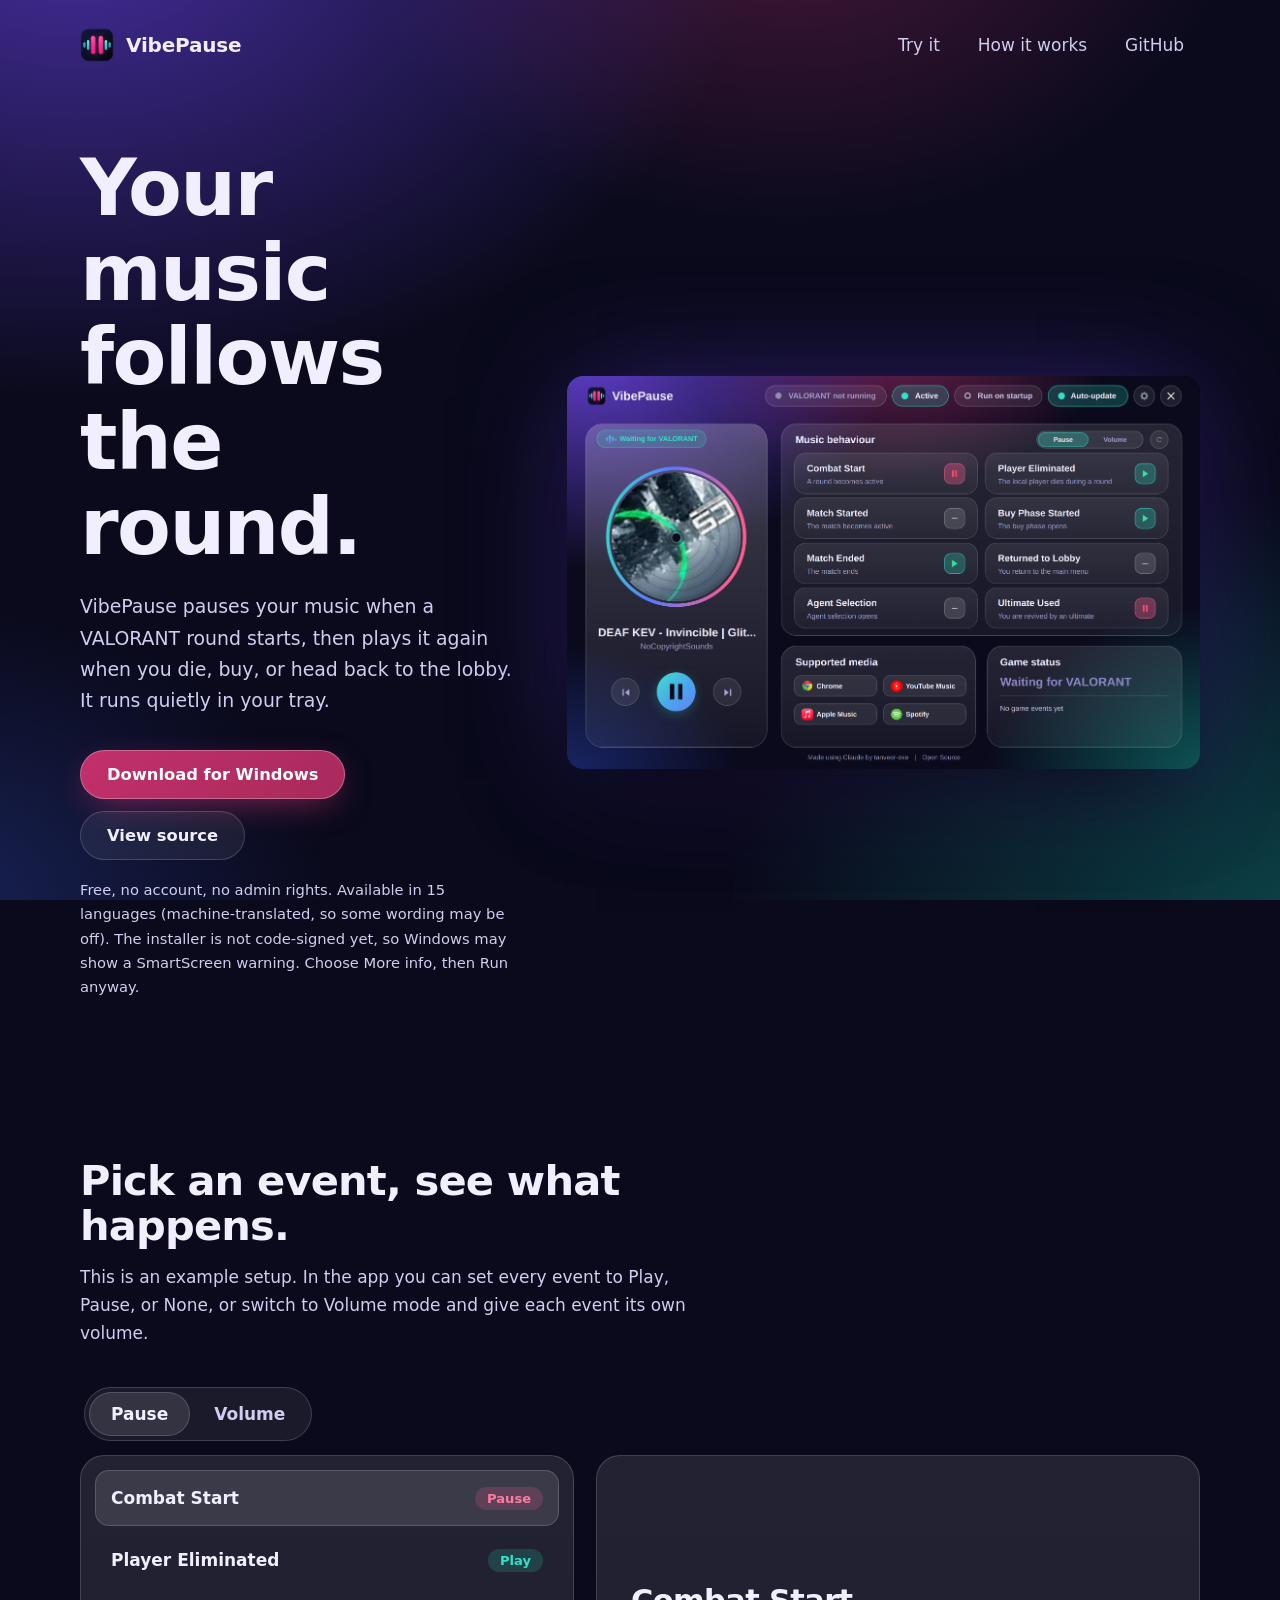
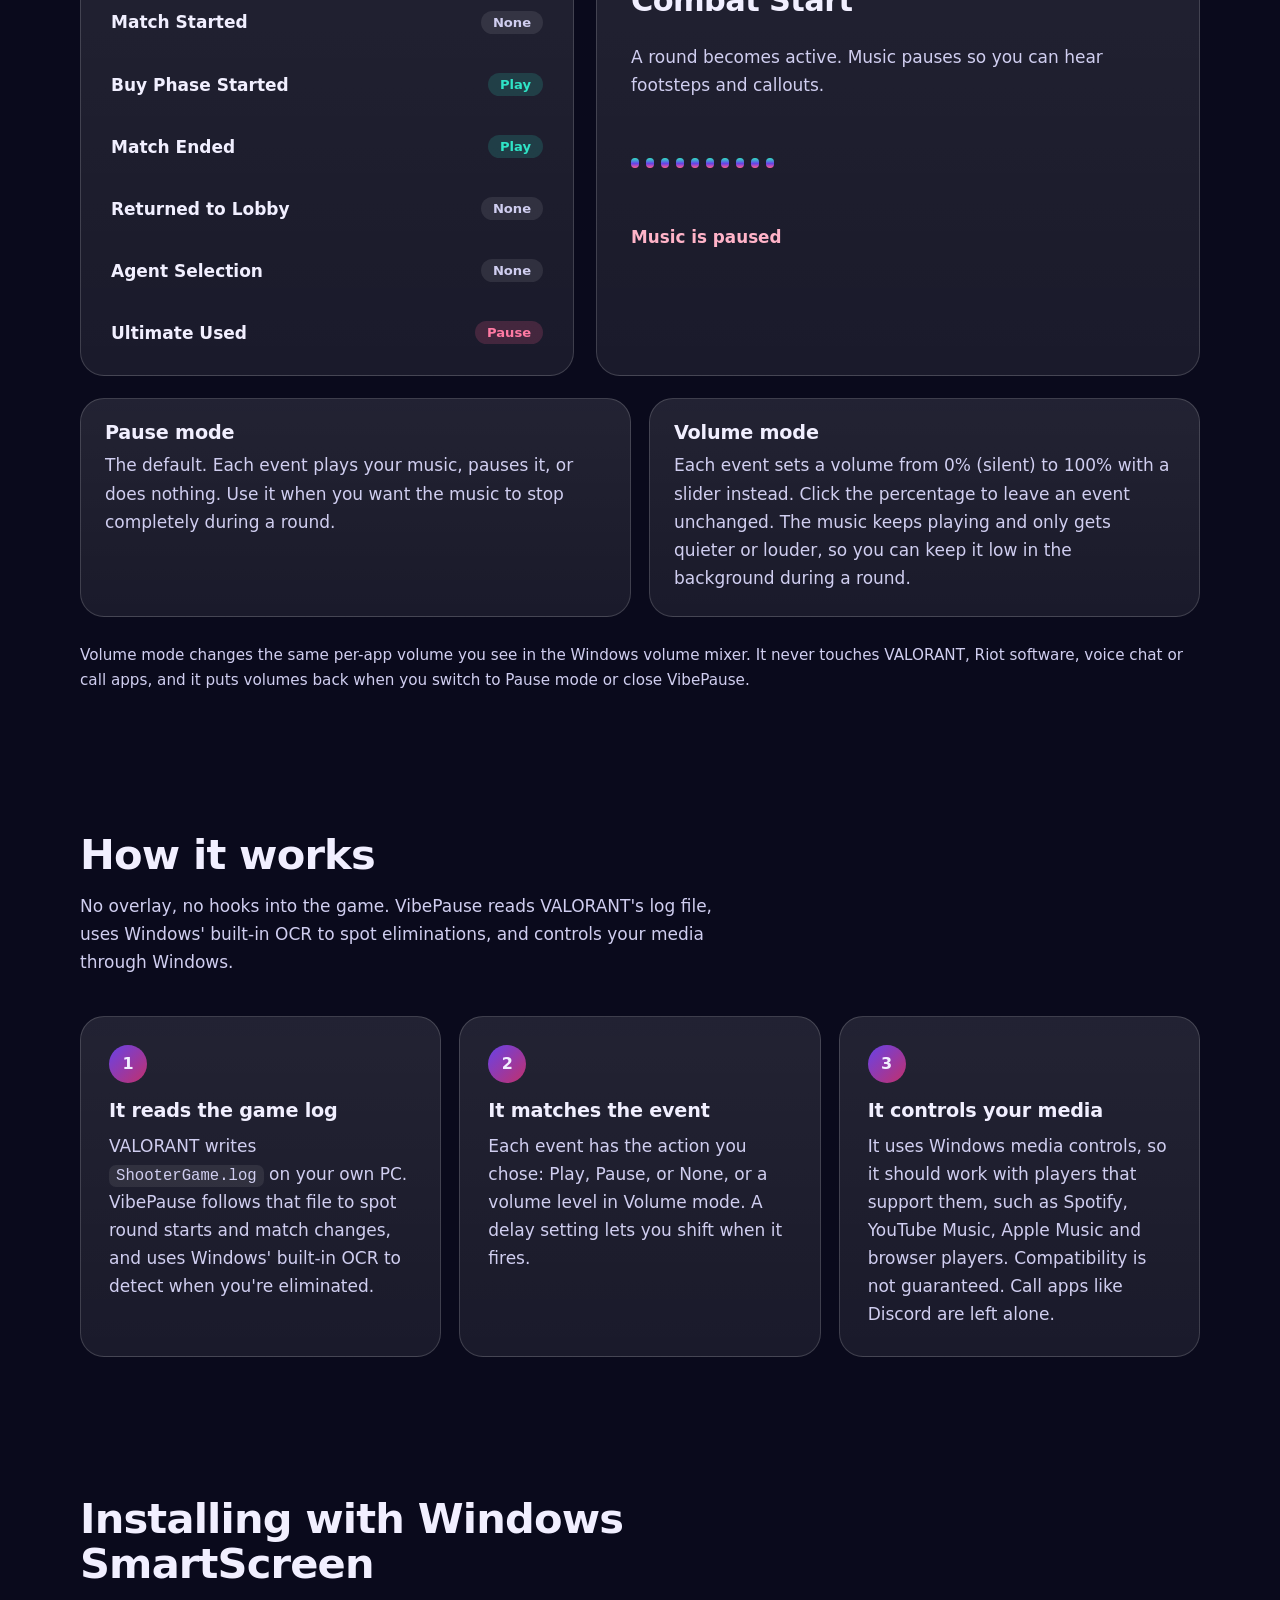
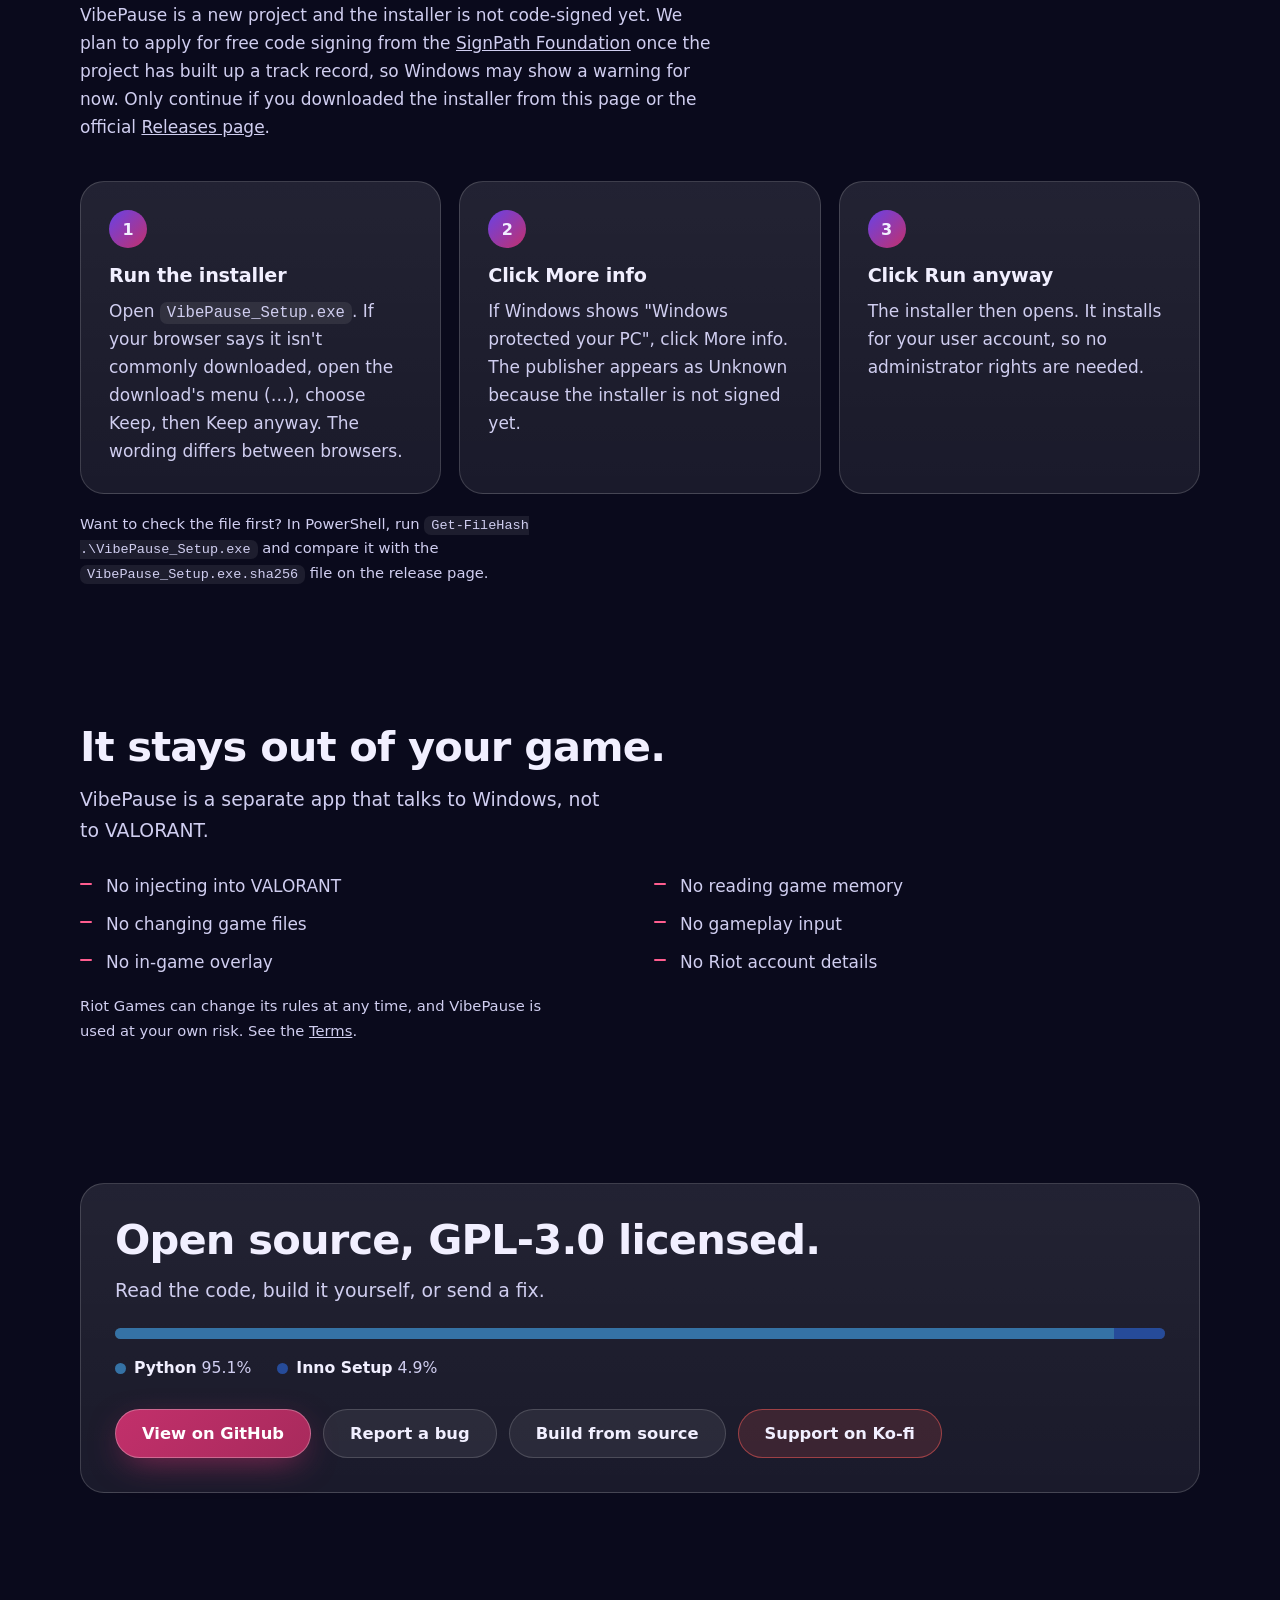
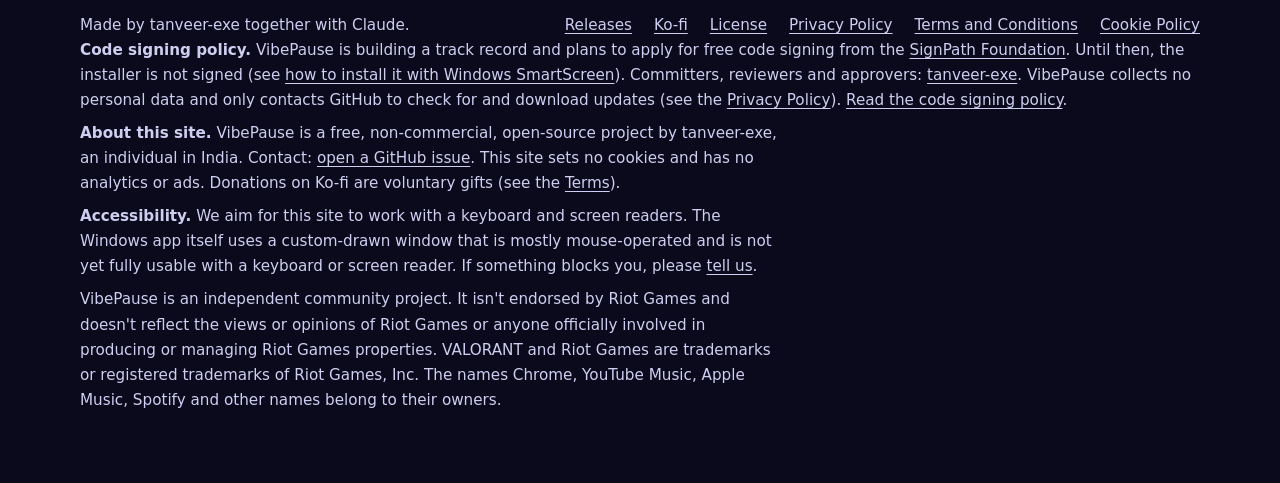
==== docs/index.html @ 2b4ee2aa "Add files via upload" ====
<!doctype html>
<html lang="en">
<head>
<meta charset="utf-8">
<meta name="viewport" content="width=device-width, initial-scale=1">
<title>VibePause: your music follows the round</title>
<meta name="description" content="VibePause pauses your music when a VALORANT round starts and plays it again when you die, buy, or return to the lobby. Free and open source for Windows.">
<meta name="theme-color" content="#0a0a1c">
<meta property="og:title" content="VibePause: your music follows the round">
<meta property="og:description" content="Your game. Your music. Automatically synced. Free and open source for Windows.">
<meta property="og:image" content="https://tanveer-exe.github.io/VibePause/banner.png">
<meta name="twitter:card" content="summary_large_image">
<meta name="twitter:image:alt" content="VibePause: your game, your music, automatically synced">
<link rel="icon" href="favicon.png">
<style>
:root{
  --ink:#0a0a1c;
  --panel:rgba(255,255,255,.065);
  --panel-strong:rgba(255,255,255,.11);
  --edge:rgba(255,255,255,.16);
  --text:#f1efff;
  --muted:#d0cef0;
  --violet:#6842e8;
  --pink:#ff5d8f;
  --teal:#2fe3c6;
  --display:"Segoe UI Variable Display","Segoe UI",system-ui,sans-serif;
  --body:"Segoe UI",system-ui,sans-serif;
}
*{box-sizing:border-box}
html{scroll-behavior:smooth}
body{
  margin:0;color:var(--text);font:400 1.0625rem/1.65 var(--body);
  background:
    radial-gradient(60rem 42rem at 6% -8%,rgba(104,66,232,.62),transparent 70%),
    radial-gradient(40rem 30rem at 62% -12%,rgba(214,56,124,.30),transparent 70%),
    radial-gradient(54rem 40rem at 104% 104%,rgba(18,196,172,.32),transparent 70%),
    radial-gradient(34rem 26rem at -4% 100%,rgba(58,92,224,.28),transparent 70%),
    var(--ink);
  background-attachment:fixed;
  min-height:100vh;
}
a{color:inherit}
.skip{position:absolute;left:12px;top:-60px;background:var(--ink);color:var(--text);padding:10px 16px;border-radius:10px;border:1px solid var(--edge);z-index:10}
.skip:focus{top:12px}
:focus-visible{outline:2px solid var(--teal);outline-offset:3px;border-radius:6px}
.wrap{width:min(1120px,100% - 40px);margin-inline:auto}
h1,h2,h3{font-family:var(--display);line-height:1.08;margin:0;letter-spacing:-.02em}
h1{font-size:clamp(2.6rem,6.4vw,4.9rem);font-weight:800}
h2{font-size:clamp(1.8rem,3.6vw,2.6rem);font-weight:700}
h3{font-size:1.2rem;font-weight:700;letter-spacing:-.01em}
p{margin:0}
.lede{color:var(--muted);font-size:1.18rem;max-width:34rem}
.glass{
  background:linear-gradient(180deg,rgba(255,255,255,.10),var(--panel));
  border:1px solid var(--edge);
  border-radius:24px;
}

nav{display:flex;align-items:center;justify-content:space-between;padding:22px 0}
.brand{display:flex;align-items:center;gap:12px;font:800 1.25rem var(--display);text-decoration:none;letter-spacing:-.01em}
.brand img{width:34px;height:34px;border-radius:9px}
.navlinks{display:flex;gap:6px}
.navlinks a{padding:9px 16px;border-radius:999px;text-decoration:none;color:var(--muted);font-weight:500}
.navlinks a:hover{color:var(--text);background:var(--panel)}

.btn{
  display:inline-flex;align-items:center;gap:10px;padding:14px 26px;border-radius:999px;
  font:600 1.02rem var(--body);text-decoration:none;border:1px solid var(--edge);
  background:var(--panel);transition:background .15s,transform .15s;
}
.btn:hover{background:var(--panel-strong)}
.btn:active{transform:translateY(1px)}
.btn.primary{
  background:linear-gradient(135deg,#c2306b,#a82a5c);border-color:rgba(255,255,255,.28);color:#fff;
  box-shadow:0 10px 34px -10px rgba(194,48,107,.75);
}
.btn.kofi{border-color:rgba(255,94,91,.5);background:rgba(255,94,91,.14)}
.btn.kofi:hover{background:rgba(255,94,91,.26)}
.btn.primary:hover{background:linear-gradient(135deg,#cc3873,#b82d63)}

.hero{display:grid;grid-template-columns:minmax(0,.9fr) minmax(0,1.3fr);gap:48px;align-items:center;padding:56px 0 90px}
.hero .lede{margin-top:22px}
.actions{display:flex;flex-wrap:wrap;gap:12px;margin-top:34px}
.fine{margin-top:18px;font-size:.92rem;color:var(--muted);max-width:30rem}
.shot{display:block;width:100%;height:auto;border-radius:16px;box-shadow:0 40px 90px -30px rgba(0,0,0,.8),0 0 120px -20px rgba(104,66,232,.5)}

section{padding:70px 0}
.head{max-width:40rem;margin-bottom:40px}
.head p{color:var(--muted);margin-top:14px}

.try{display:grid;grid-template-columns:minmax(0,.9fr) minmax(0,1.1fr);gap:22px}
.events{padding:14px;display:grid;gap:6px;align-content:start}
.events button{
  all:unset;box-sizing:border-box;cursor:pointer;display:flex;justify-content:space-between;align-items:center;
  padding:14px 16px;border-radius:14px;font-weight:600;color:var(--text);
}
.events button:hover{background:var(--panel-strong)}
.events button[aria-pressed="true"]{background:var(--panel-strong);box-shadow:inset 0 0 0 1px var(--edge)}
.events button:focus-visible{outline:2px solid var(--teal)}
.chip{font:600 .82rem var(--body);padding:4px 12px;border-radius:999px}
.chip.Play{background:rgba(47,227,198,.16);color:var(--teal)}
.chip.Pause{background:rgba(255,93,143,.18);color:#ff7aa3}
.chip.None{background:rgba(255,255,255,.09);color:var(--muted)}
.chip.Vol{background:rgba(104,66,232,.28);color:#cfc4ff}
.modes{display:inline-flex;padding:4px;border-radius:999px;background:var(--panel);border:1px solid var(--edge);margin:0 0 14px 4px;gap:2px}
.modes button{all:unset;box-sizing:border-box;cursor:pointer;padding:8px 22px;border-radius:999px;font-weight:600;color:var(--muted)}
.modes button[aria-pressed="true"]{background:var(--panel-strong);color:var(--text);box-shadow:inset 0 0 0 1px var(--edge)}
.modes button:focus-visible{outline:2px solid var(--teal)}
.meter{height:10px;border-radius:99px;background:rgba(255,255,255,.1);overflow:hidden;max-width:22rem}
.meter i{display:block;height:100%;width:0;border-radius:99px;background:linear-gradient(90deg,var(--violet),var(--pink));transition:width .35s}
.modeinfo{display:grid;grid-template-columns:1fr 1fr;gap:18px;margin-top:22px}
.modeinfo .glass{padding:24px}
.modeinfo p{color:var(--muted);margin-top:8px}
.modeinfo .note{grid-column:1/-1;color:var(--muted);font-size:.95rem}
.stage{padding:34px;display:flex;flex-direction:column;justify-content:center;gap:26px;min-height:360px}
.stage .event{font:700 1.9rem/1.1 var(--display);letter-spacing:-.02em}
.stage .what{color:var(--muted);max-width:30rem;min-height:3.3em}
.bars{display:flex;align-items:center;gap:7px;height:76px}
.bars i{display:block;width:8px;height:10px;border-radius:8px;background:linear-gradient(180deg,var(--teal),var(--violet) 55%,var(--pink));transition:height .35s}
.bars.on i{animation:beat 1.1s ease-in-out infinite}
.bars.on i:nth-child(2n){animation-duration:.8s}
.bars.on i:nth-child(3n){animation-duration:1.4s}
.bars.on i:nth-child(4n){animation-delay:-.4s}
@keyframes beat{0%,100%{height:12px}50%{height:70px}}
.state{font:600 1.05rem var(--body)}
.state.Play{color:var(--teal)}
.state.Pause{color:#ffb3c8}
.state.None{color:var(--muted)}
.state.Vol{color:#cfc4ff}

.flow{display:grid;grid-template-columns:repeat(3,1fr);gap:18px;counter-reset:s}
.step{padding:28px;position:relative}
.step::before{
  counter-increment:s;content:counter(s);display:grid;place-items:center;width:38px;height:38px;border-radius:50%;
  font:800 1rem var(--display);background:linear-gradient(135deg,var(--violet),#c2306b);margin-bottom:18px;
}
.step p{color:var(--muted);margin-top:10px}
code{font:500 .92em ui-monospace,Consolas,monospace;background:rgba(255,255,255,.08);padding:2px 7px;border-radius:7px}

.split{display:grid;grid-template-columns:1fr;gap:48px;align-items:center}
.never{list-style:none;padding:0;margin:26px 0 0;display:grid;grid-template-columns:1fr 1fr;gap:10px 28px;color:var(--muted)}
.never li{padding-left:26px;position:relative}
.never li::before{content:"";position:absolute;left:0;top:.62em;width:12px;height:2px;background:var(--pink);border-radius:2px}

.os{padding:34px}
.langbar{display:flex;height:11px;border-radius:99px;overflow:hidden;background:rgba(255,255,255,.1);margin:22px 0 16px}
.langbar span{display:block;min-width:3px}
.legend{display:flex;flex-wrap:wrap;gap:8px 26px;color:var(--muted);font-size:.98rem}
.legend b{color:var(--text);font-weight:600}
.legend i{display:inline-block;width:11px;height:11px;border-radius:50%;margin-right:8px;vertical-align:-1px}
.os .actions{margin-top:28px}

footer{padding:50px 0 70px;color:var(--muted);font-size:.95rem}
footer .row{display:flex;flex-wrap:wrap;justify-content:space-between;gap:18px}
footer p+p{margin-top:8px;max-width:44rem}
footer .links{list-style:none;padding:0;margin:0;display:flex;flex-wrap:wrap;gap:8px 22px}
footer a{text-underline-offset:3px}

@media (max-width:900px){
  .hero,.try,.modeinfo{grid-template-columns:1fr}
  .flow{grid-template-columns:1fr}
  .hero{padding-top:30px}
}
@media (max-width:560px){
  .navlinks a:not(:last-child){display:none}
  .never{grid-template-columns:1fr}
  .stage{padding:24px}
}
@media (prefers-reduced-motion:reduce){
  html{scroll-behavior:auto}
  .bars.on i{animation:none;height:40px}
  .bars i,.btn{transition:none}
}
</style>
</head>
<body>
<a class="skip" href="#main">Skip to content</a>
<div class="wrap">
  <nav aria-label="Main">
    <a class="brand" href="#top"><img src="logo.png" alt="">VibePause</a>
    <div class="navlinks">
      <a href="#try">Try it</a>
      <a href="#how">How it works</a>
      <a href="https://github.com/Tanveer-exe/VibePause">GitHub</a>
    </div>
  </nav>

  <main id="main">
  <header class="hero" id="top">
    <div>
      <h1>Your music follows the round.</h1>
      <p class="lede">VibePause pauses your music when a VALORANT round starts, then plays it again when you die, buy, or head back to the lobby. It runs quietly in your tray.</p>
      <div class="actions">
        <a class="btn primary" id="download" href="https://github.com/Tanveer-exe/VibePause/releases/latest/download/VibePause_Setup.exe">Download for Windows</a>
        <a class="btn" href="https://github.com/Tanveer-exe/VibePause">View source</a>
      </div>
      <p class="fine">Free, no account, no admin rights. Available in 15 languages (machine-translated, so some wording may be off). The installer is not code-signed yet, so Windows may show a SmartScreen warning. Choose More info, then Run anyway.</p>
    </div>
    <div>
      <img class="shot" src="screenshot.png" width="2610" height="1618" alt="The VibePause window: now playing card, Music behaviour grid with the Pause and Volume switch, supported media and game status">
    </div>
  </header>

  <section id="try">
    <div class="head">
      <h2>Pick an event, see what happens.</h2>
      <p>This is an example setup. In the app you can set every event to Play, Pause, or None, or switch to Volume mode and give each event its own volume.</p>
    </div>
    <div class="modes" role="group" aria-label="Music behaviour mode">
      <button type="button" id="modePause" aria-pressed="true">Pause</button>
      <button type="button" id="modeVolume" aria-pressed="false">Volume</button>
    </div>
    <div class="try">
      <div class="events glass" id="events" role="group" aria-label="VALORANT events"></div>
      <div class="stage glass" aria-live="polite">
        <div class="event" id="evName">Combat Start</div>
        <p class="what" id="evWhat"></p>
        <div class="bars" id="bars"><i></i><i></i><i></i><i></i><i></i><i></i><i></i><i></i><i></i><i></i></div>
        <div class="meter" id="meter" hidden><i id="meterFill"></i></div>
        <div class="state" id="evState"></div>
      </div>
    </div>
    <div class="modeinfo">
      <div class="glass">
        <h3>Pause mode</h3>
        <p>The default. Each event plays your music, pauses it, or does nothing. Use it when you want the music to stop completely during a round.</p>
      </div>
      <div class="glass">
        <h3>Volume mode</h3>
        <p>Each event sets a volume from 0% (silent) to 100% with a slider instead. Click the percentage to leave an event unchanged. The music keeps playing and only gets quieter or louder, so you can keep it low in the background during a round.</p>
      </div>
      <p class="note">Volume mode changes the same per-app volume you see in the Windows volume mixer. It never touches VALORANT, Riot software, voice chat or call apps, and it puts volumes back when you switch to Pause mode or close VibePause.</p>
    </div>
  </section>

  <section id="how">
    <div class="head">
      <h2>How it works</h2>
      <p>No overlay, no hooks into the game. VibePause reads VALORANT's log file, uses Windows' built-in OCR to spot eliminations, and controls your media through Windows.</p>
    </div>
    <div class="flow">
      <div class="step glass"><h3>It reads the game log</h3><p>VALORANT writes <code>ShooterGame.log</code> on your own PC. VibePause follows that file to spot round starts and match changes, and uses Windows' built-in OCR to detect when you're eliminated.</p></div>
      <div class="step glass"><h3>It matches the event</h3><p>Each event has the action you chose: Play, Pause, or None, or a volume level in Volume mode. A delay setting lets you shift when it fires.</p></div>
      <div class="step glass"><h3>It controls your media</h3><p>It uses Windows media controls, so it should work with players that support them, such as Spotify, YouTube Music, Apple Music and browser players. Compatibility is not guaranteed. Call apps like Discord are left alone.</p></div>
    </div>
  </section>

  <section id="install">
    <div class="head">
      <h2>Installing with Windows SmartScreen</h2>
      <p>VibePause is a new project and the installer is not code-signed yet. We plan to apply for free code signing from the <a href="https://signpath.org/">SignPath Foundation</a> once the project has built up a track record, so Windows may show a warning for now. Only continue if you downloaded the installer from this page or the official <a href="https://github.com/Tanveer-exe/VibePause/releases">Releases page</a>.</p>
    </div>
    <div class="flow">
      <div class="step glass"><h3>Run the installer</h3><p>Open <code>VibePause_Setup.exe</code>. If your browser says it isn't commonly downloaded, open the download's menu (&hellip;), choose Keep, then Keep anyway. The wording differs between browsers.</p></div>
      <div class="step glass"><h3>Click More info</h3><p>If Windows shows "Windows protected your PC", click More info. The publisher appears as Unknown because the installer is not signed yet.</p></div>
      <div class="step glass"><h3>Click Run anyway</h3><p>The installer then opens. It installs for your user account, so no administrator rights are needed.</p></div>
    </div>
    <p class="fine">Want to check the file first? In PowerShell, run <code>Get-FileHash .\VibePause_Setup.exe</code> and compare it with the <code>VibePause_Setup.exe.sha256</code> file on the release page.</p>
  </section>

  <section>
    <div class="split">
      <div>
        <h2>It stays out of your game.</h2>
        <p class="lede" style="margin-top:14px">VibePause is a separate app that talks to Windows, not to VALORANT.</p>
        <ul class="never">
          <li>No injecting into VALORANT</li>
          <li>No reading game memory</li>
          <li>No changing game files</li>
          <li>No gameplay input</li>
          <li>No in-game overlay</li>
          <li>No Riot account details</li>
        </ul>
        <p class="fine">Riot Games can change its rules at any time, and VibePause is used at your own risk. See the <a href="terms.html">Terms</a>.</p>
      </div>
    </div>
  </section>

  <section>
    <div class="os glass">
      <h2>Open source, GPL-3.0 licensed.</h2>
      <p class="lede" style="margin-top:12px">Read the code, build it yourself, or send a fix.</p>
      <div class="langbar" id="langbar" role="img" aria-label="Languages used in the repository"></div>
      <div class="legend" id="legend"></div>
      <div class="actions">
        <a class="btn primary" href="https://github.com/Tanveer-exe/VibePause">View on GitHub</a>
        <a class="btn" href="https://github.com/Tanveer-exe/VibePause/issues">Report a bug</a>
        <a class="btn" href="https://github.com/Tanveer-exe/VibePause#build-from-source">Build from source</a>
        <a class="btn kofi" href="https://ko-fi.com/tanveerexe">Support on Ko-fi</a>
      </div>
    </div>
  </section>
  </main>

  <footer>
    <div class="row">
      <p>Made by tanveer-exe together with Claude.</p>
      <ul class="links">
        <li><a href="https://github.com/Tanveer-exe/VibePause/releases">Releases</a></li>
        <li><a href="https://ko-fi.com/tanveerexe">Ko-fi</a></li>
        <li><a href="https://github.com/Tanveer-exe/VibePause/blob/main/LICENSE">License</a></li>
        <li><a href="privacy.html">Privacy Policy</a></li>
        <li><a href="terms.html">Terms and Conditions</a></li>
        <li><a href="cookies.html">Cookie Policy</a></li>
      </ul>
    </div>
    <p id="code-signing"><strong>Code signing policy.</strong> VibePause is building a track record and plans to apply for free code signing from the <a href="https://signpath.org/">SignPath Foundation</a>. Until then, the installer is not signed (see <a href="#install">how to install it with Windows SmartScreen</a>). Committers, reviewers and approvers: <a href="https://github.com/Tanveer-exe">tanveer-exe</a>. VibePause collects no personal data and only contacts GitHub to check for and download updates (see the <a href="https://github.com/Tanveer-exe/VibePause/blob/main/src/PRIVACY_POLICY.md">Privacy Policy</a>). <a href="https://github.com/Tanveer-exe/VibePause/blob/main/CODE_SIGNING_POLICY.md">Read the code signing policy</a>.</p>
    <p><strong>About this site.</strong> VibePause is a free, non-commercial, open-source project by tanveer-exe, an individual in India. Contact: <a href="https://github.com/Tanveer-exe/VibePause/issues">open a GitHub issue</a>. This site sets no cookies and has no analytics or ads. Donations on Ko-fi are voluntary gifts (see the <a href="terms.html">Terms</a>).</p>
    <p><strong>Accessibility.</strong> We aim for this site to work with a keyboard and screen readers. The Windows app itself uses a custom-drawn window that is mostly mouse-operated and is not yet fully usable with a keyboard or screen reader. If something blocks you, please <a href="https://github.com/Tanveer-exe/VibePause/issues">tell us</a>.</p>
    <p>VibePause is an independent community project. It isn't endorsed by Riot Games and doesn't reflect the views or opinions of Riot Games or anyone officially involved in producing or managing Riot Games properties. VALORANT and Riot Games are trademarks or registered trademarks of Riot Games, Inc. The names Chrome, YouTube Music, Apple Music, Spotify and other names belong to their owners.</p>
  </footer>
</div>

<script>
// Example setup: pause-mode action, volume-mode level (null = left unchanged), description.
const EVENTS=[
  ["Combat Start","Pause",20,"A round becomes active."],
  ["Player Eliminated","Play",100,"The local player dies during a round."],
  ["Match Started","None",null,"The match becomes active."],
  ["Buy Phase Started","Play",100,"The buy phase opens."],
  ["Match Ended","Play",100,"The match ends."],
  ["Returned to Lobby","None",null,"You return to the main menu."],
  ["Agent Selection","None",null,"Agent selection opens."],
  ["Ultimate Used","Pause",20,"You are revived by an ultimate."]
];
const list=document.getElementById("events"),bars=document.getElementById("bars");
const meter=document.getElementById("meter"),fill=document.getElementById("meterFill");
let cur=0,mode="Pause";
EVENTS.forEach((e,i)=>{
  const b=document.createElement("button");
  b.type="button";
  b.addEventListener("click",()=>{cur=i;render()});
  list.appendChild(b);
});
function chipFor(e){
  if(mode==="Pause")return[e[1],e[1]];
  return e[2]===null?["None","Unchanged"]:["Vol",e[2]+"%"];
}
function render(){
  const e=EVENTS[cur];
  [...list.children].forEach((c,j)=>{
    const [cls,label]=chipFor(EVENTS[j]);
    c.setAttribute("aria-pressed",j===cur);
    c.innerHTML=EVENTS[j][0]+'<span class="chip '+cls+'">'+label+'</span>';
  });
  document.getElementById("modePause").setAttribute("aria-pressed",mode==="Pause");
  document.getElementById("modeVolume").setAttribute("aria-pressed",mode==="Volume");
  document.getElementById("evName").textContent=e[0];
  const s=document.getElementById("evState"),w=document.getElementById("evWhat");
  let playing,height="";
  if(mode==="Pause"){
    const a=e[1];
    w.textContent=e[3]+(a==="Pause"?" Music pauses so you can hear footsteps and callouts.":a==="Play"?" Music plays.":" VibePause leaves your music alone.");
    s.className="state "+a;
    s.textContent=a==="Play"?"Music is playing":a==="Pause"?"Music is paused":"Music is left as it is";
    playing=a==="Play";meter.hidden=true;
  }else{
    const v=e[2];
    meter.hidden=false;
    if(v===null){
      w.textContent=e[3]+" The volume is left unchanged.";
      s.className="state None";s.textContent="Volume unchanged";
      fill.style.width="0";meter.hidden=true;playing=true;
    }else{
      w.textContent=e[3]+(v<=30?" Music keeps playing, but drops to a low background level.":" Music keeps playing at full volume.");
      s.className="state Vol";s.textContent="Music volume set to "+v+"%";
      fill.style.width=v+"%";playing=true;
    }
  }
  bars.classList.toggle("on",playing);
}
document.getElementById("modePause").addEventListener("click",()=>{mode="Pause";render()});
document.getElementById("modeVolume").addEventListener("click",()=>{mode="Volume";render()});
render();

const COLORS={"Python":"#3572A5","Inno Setup":"#264b99","PowerShell":"#012456","Shell":"#89e051","Batchfile":"#C1F12E","HTML":"#e34c26","CSS":"#663399","JavaScript":"#f1e05a"};
function drawLangs(data){
  const total=Object.values(data).reduce((a,b)=>a+b,0);
  const bar=document.getElementById("langbar"),legend=document.getElementById("legend");
  bar.innerHTML="";legend.innerHTML="";
  Object.entries(data).sort((a,b)=>b[1]-a[1]).forEach(([name,n])=>{
    const pct=n/total*100,color=COLORS[name]||"#8b8aa8";
    const seg=document.createElement("span");
    seg.style.cssText="width:"+pct+"%;background:"+color;
    seg.title=name+" "+pct.toFixed(1)+"%";
    bar.appendChild(seg);
    const item=document.createElement("span");
    const dot=document.createElement("i");dot.style.background=color;
    const label=document.createElement("b");label.textContent=name;
    item.append(dot,label," "+pct.toFixed(1)+"%");
    legend.appendChild(item);
  });
}
drawLangs({"Python":99510,"Inno Setup":5074});
fetch("https://api.github.com/repos/Tanveer-exe/VibePause/languages")
  .then(r=>r.ok?r.json():Promise.reject()).then(d=>{if(Object.keys(d).length)drawLangs(d)}).catch(()=>{});
fetch("https://api.github.com/repos/Tanveer-exe/VibePause/releases/latest")
  .then(r=>r.ok?r.json():Promise.reject()).then(d=>{
    if(d.tag_name)document.getElementById("download").textContent="Download "+d.tag_name+" for Windows";
  }).catch(()=>{});
</script>
</body>
</html>
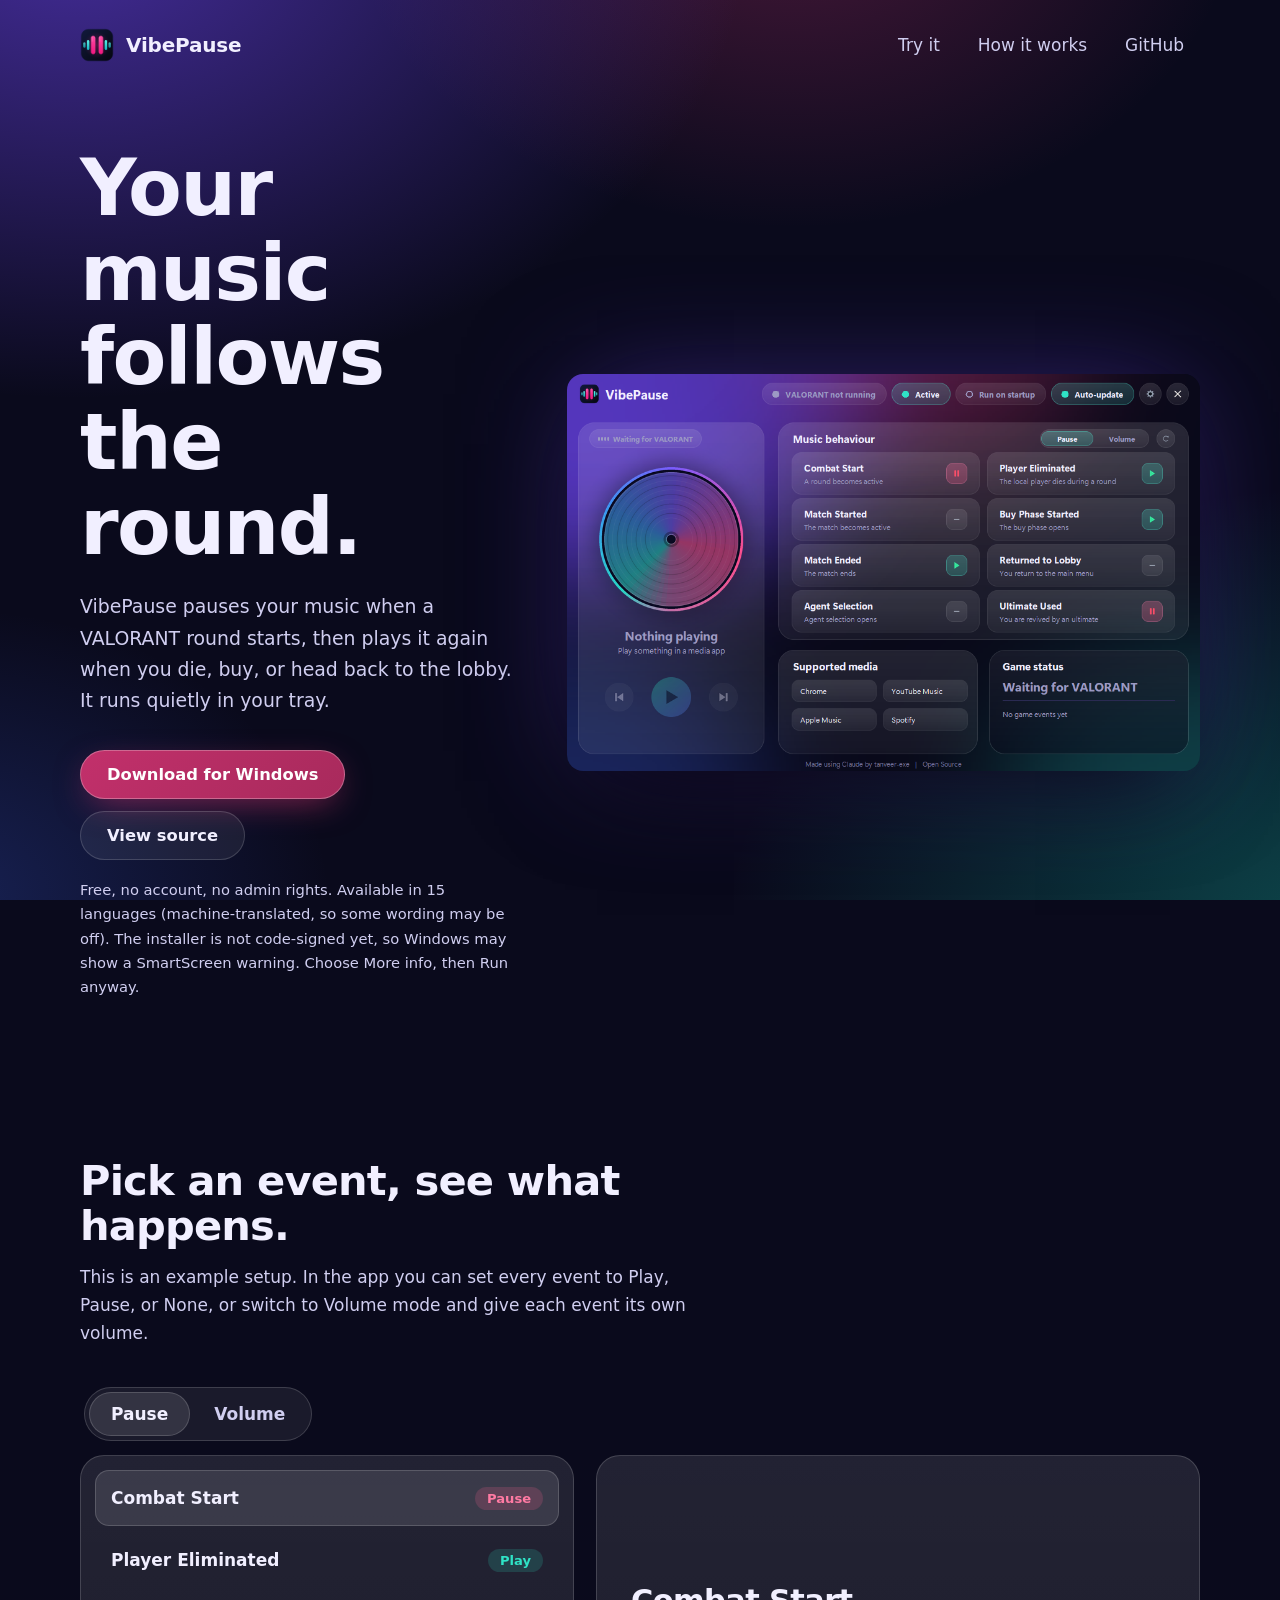
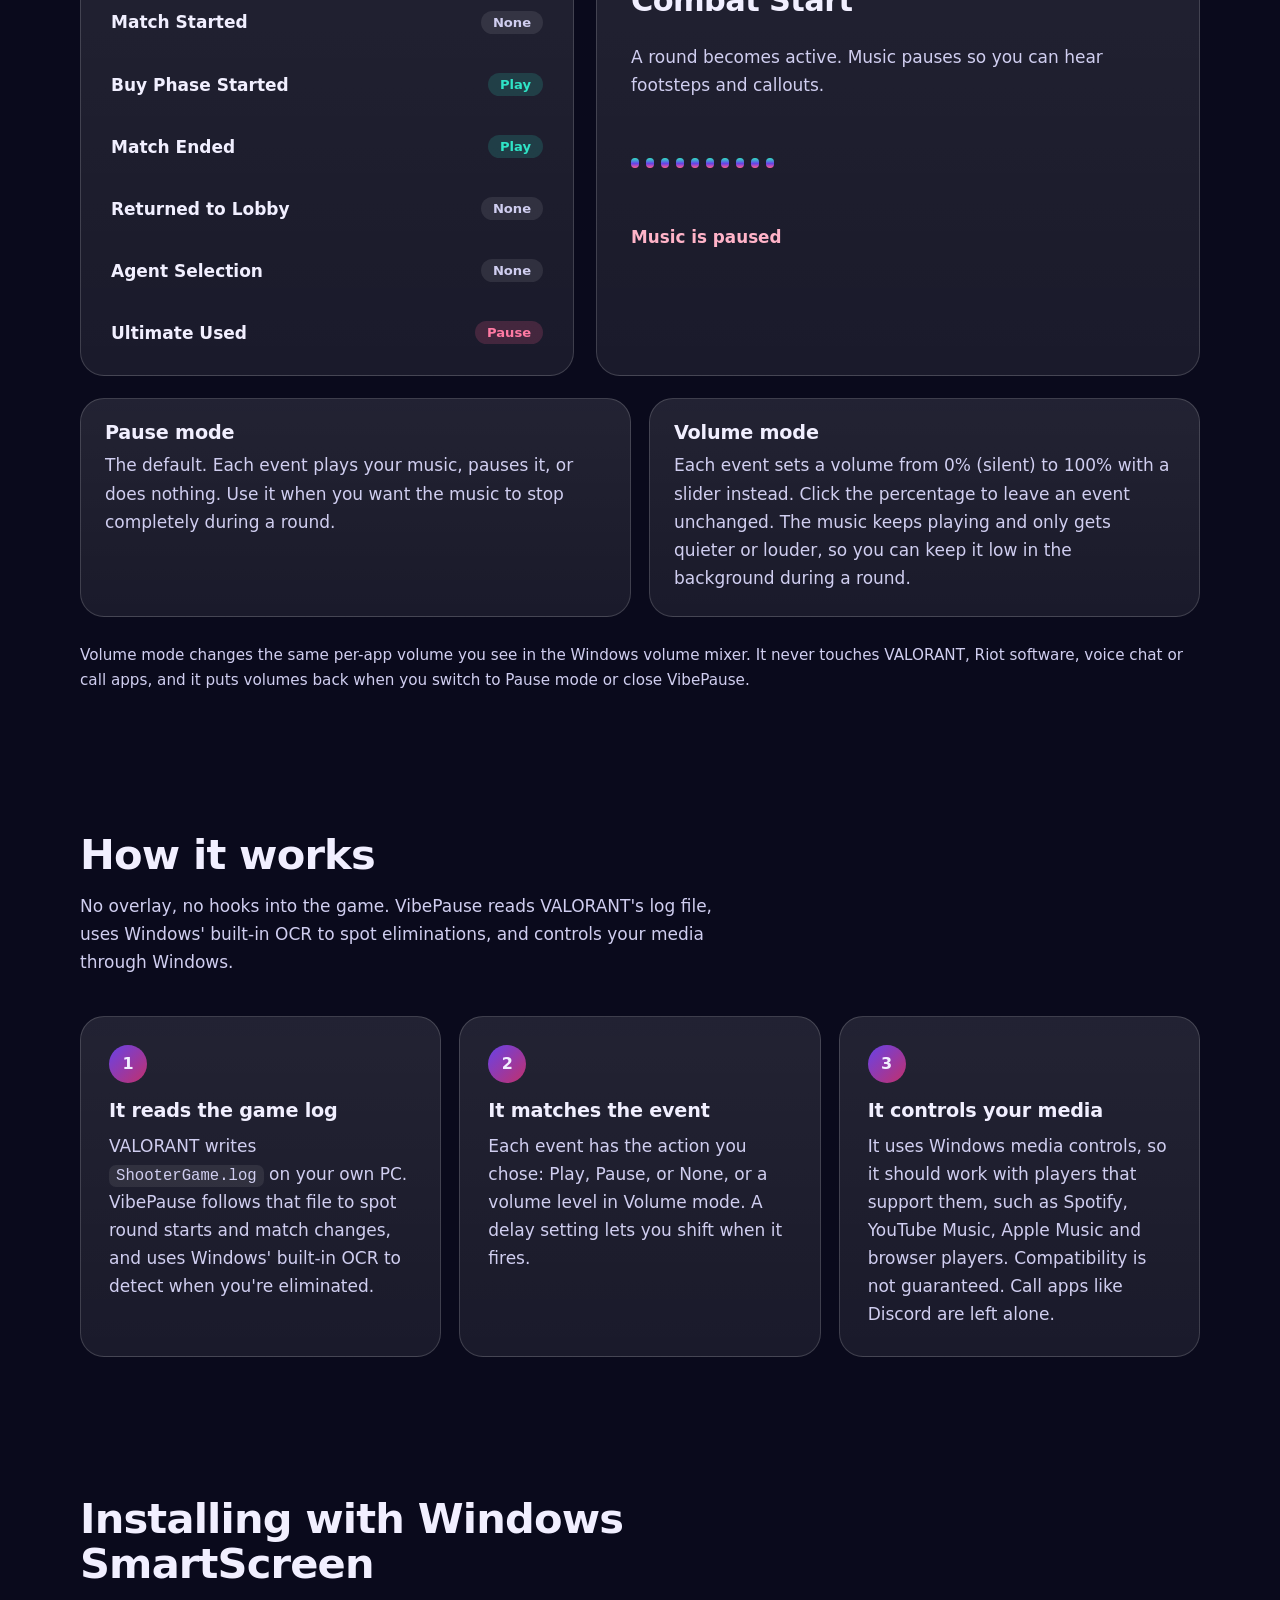
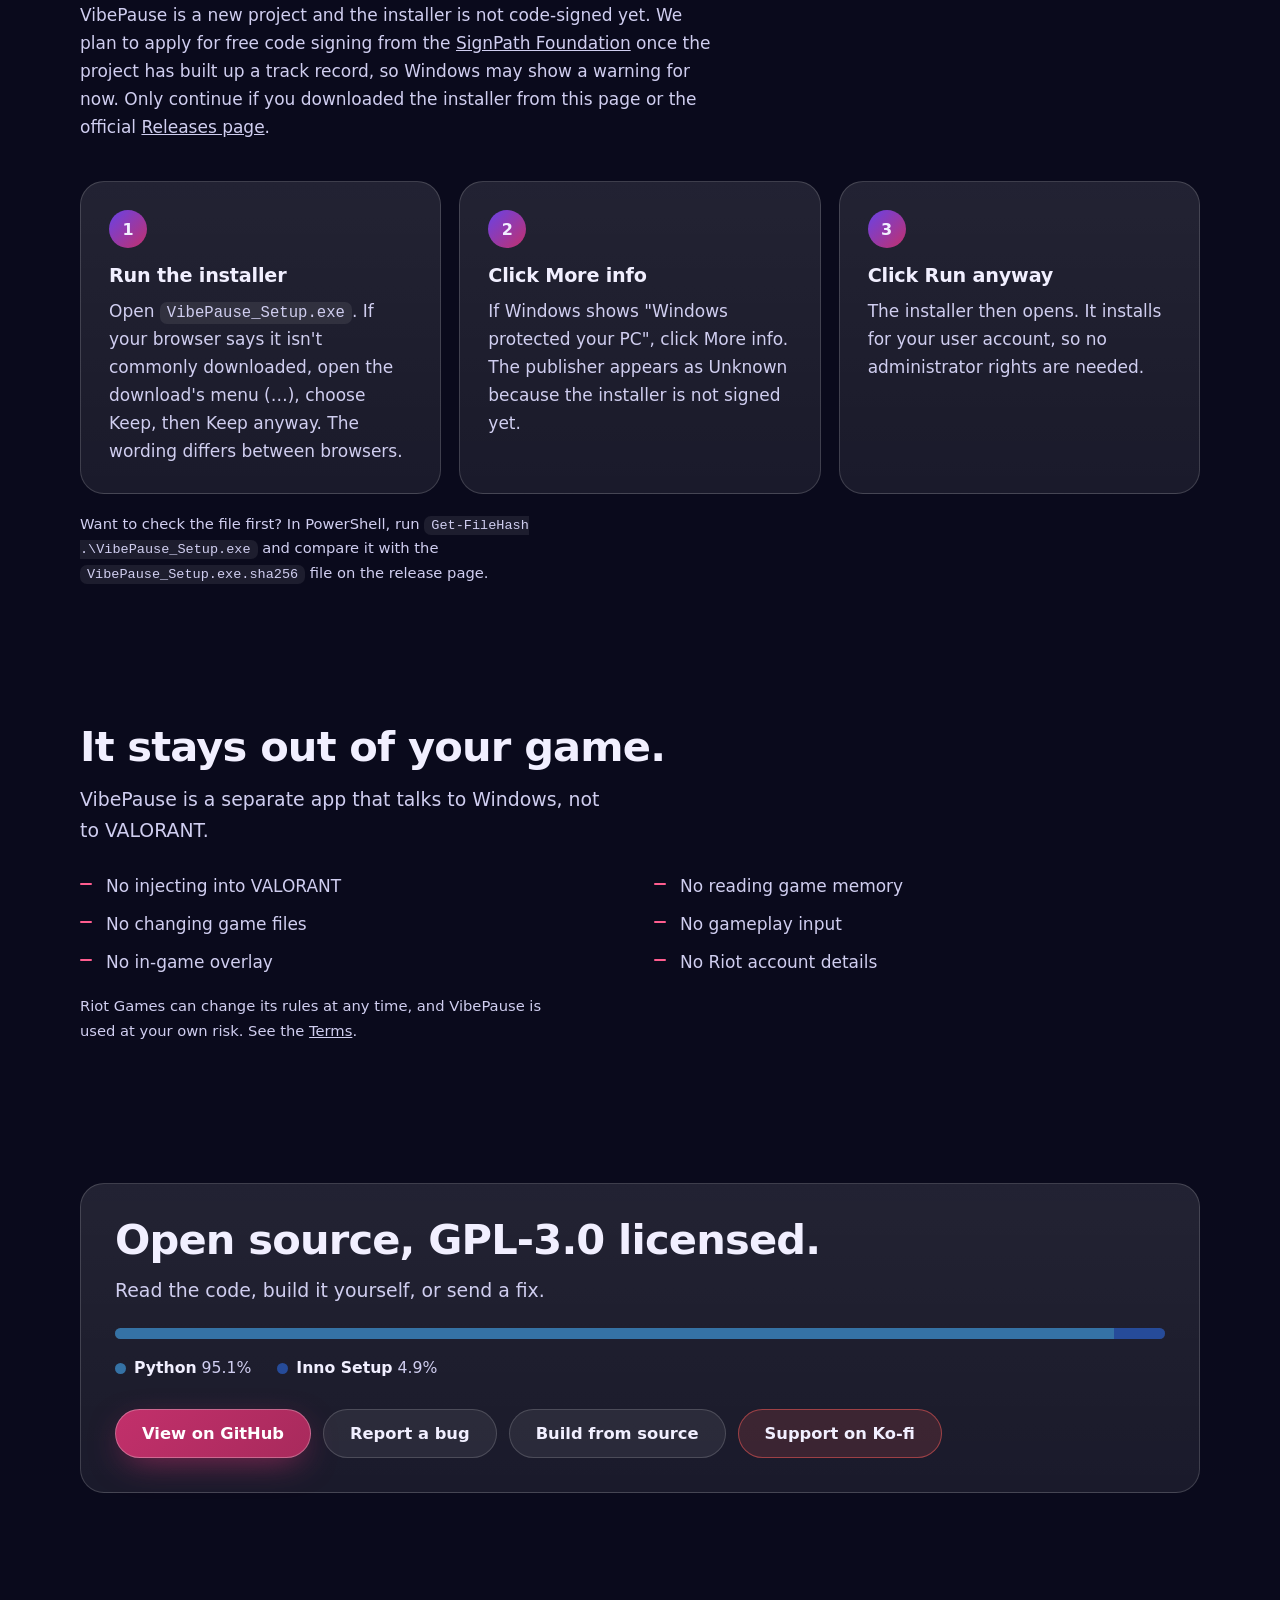
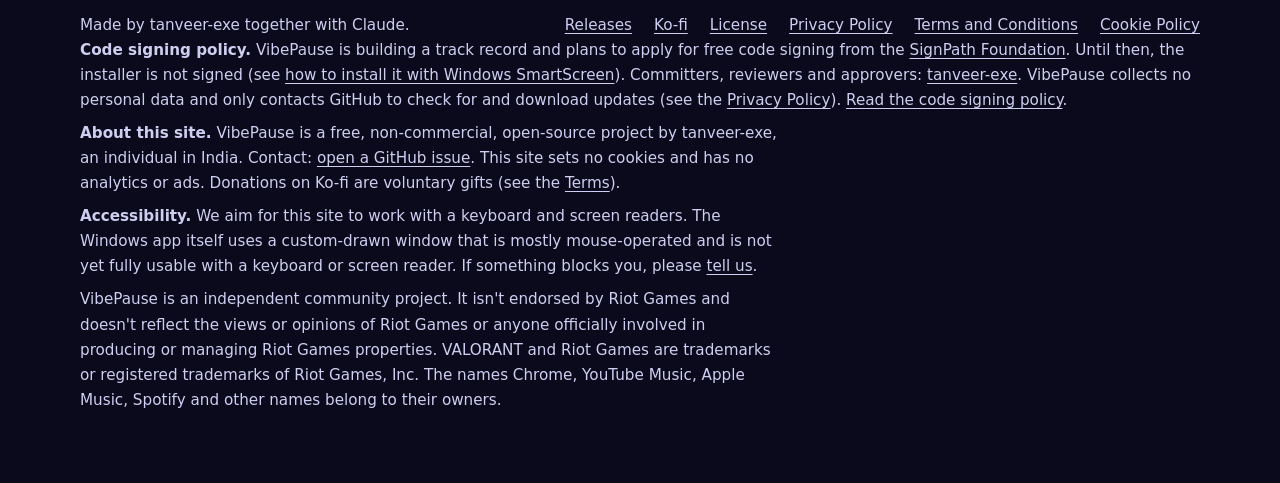
==== commit 90fe0ebb: "Update banner and screenshot to the new idle-state UI Regenerated docs/banner.png with the current a" ====
--- a/docs/index.html
+++ b/docs/index.html
@@ -197,7 +197,7 @@
       <p class="fine">Free, no account, no admin rights. Available in 15 languages (machine-translated, so some wording may be off). The installer is not code-signed yet, so Windows may show a SmartScreen warning. Choose More info, then Run anyway.</p>
     </div>
     <div>
-      <img class="shot" src="screenshot.png" width="2610" height="1618" alt="The VibePause window: now playing card, Music behaviour grid with the Pause and Volume switch, supported media and game status">
+      <img class="shot" src="screenshot.png" width="1020" height="639" alt="The VibePause window: player card, Music behaviour grid with the Pause and Volume switch, supported media and game status">
     </div>
   </header>
 
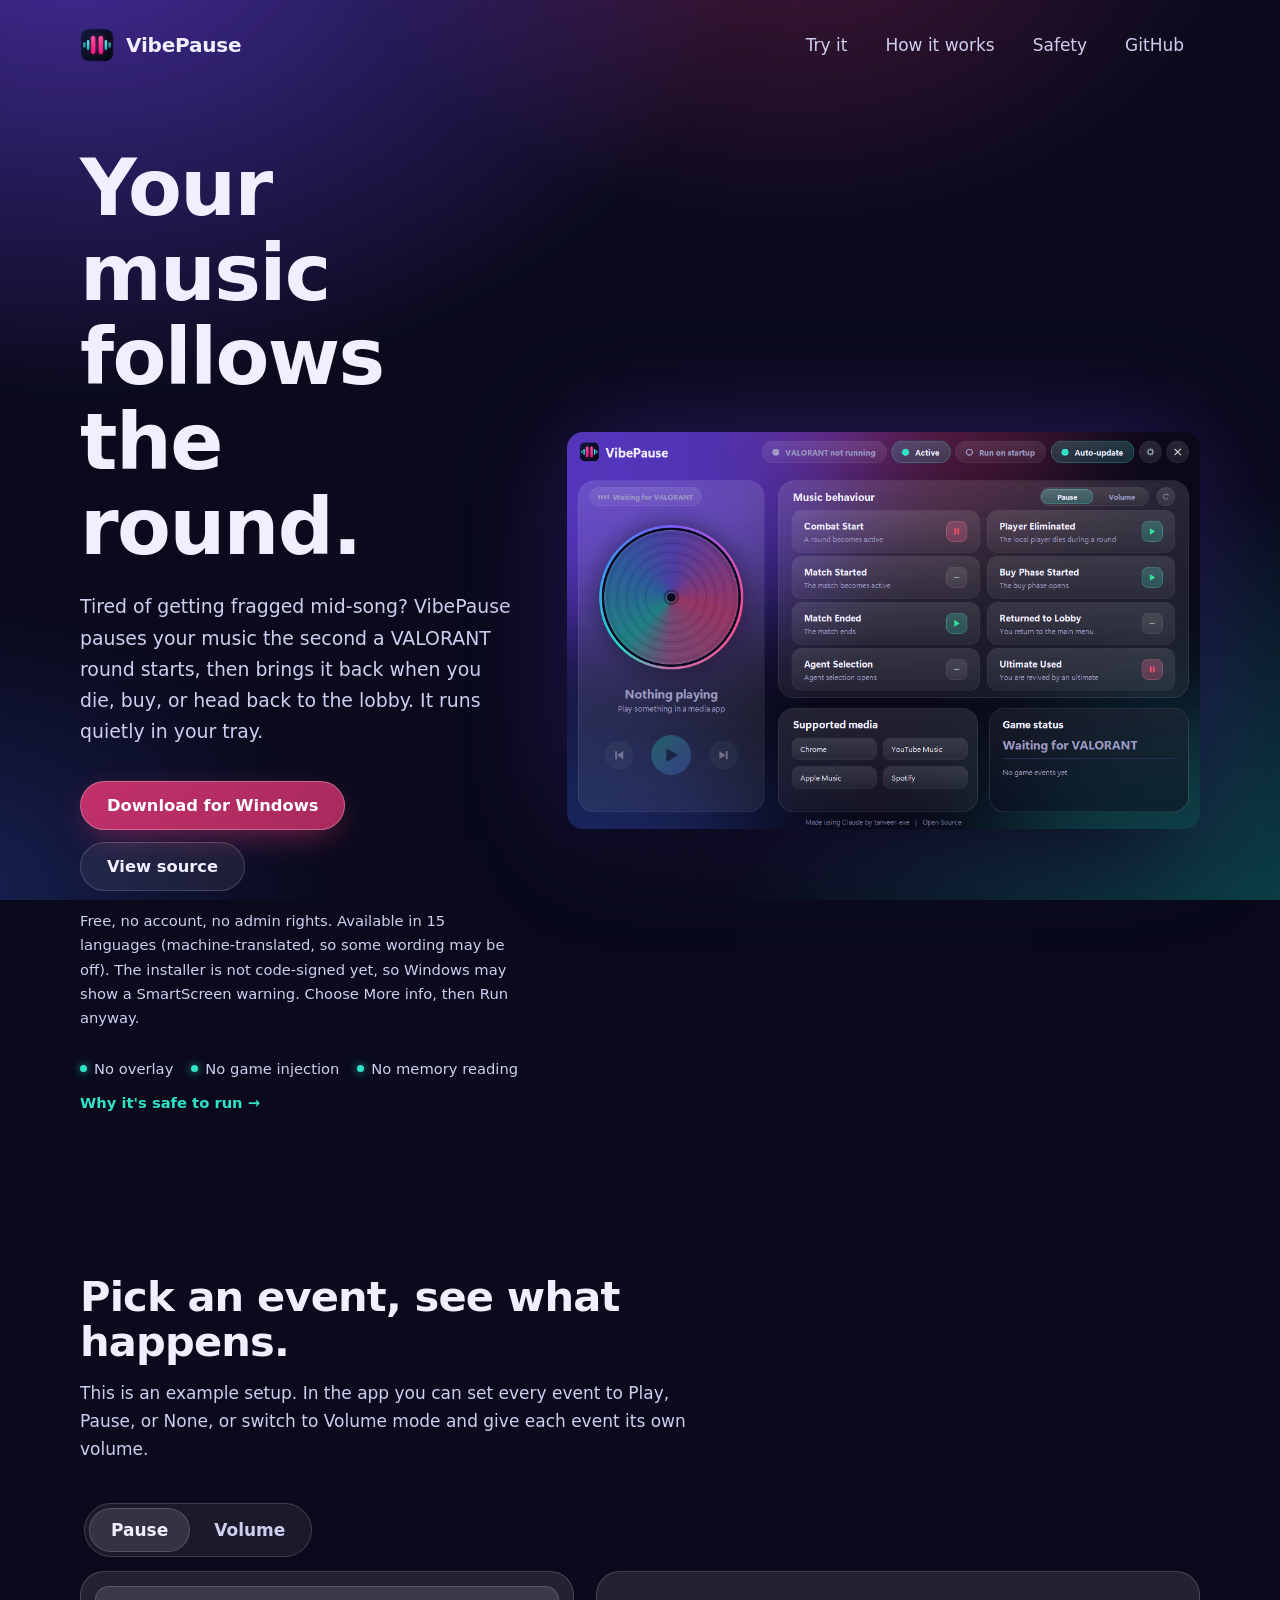
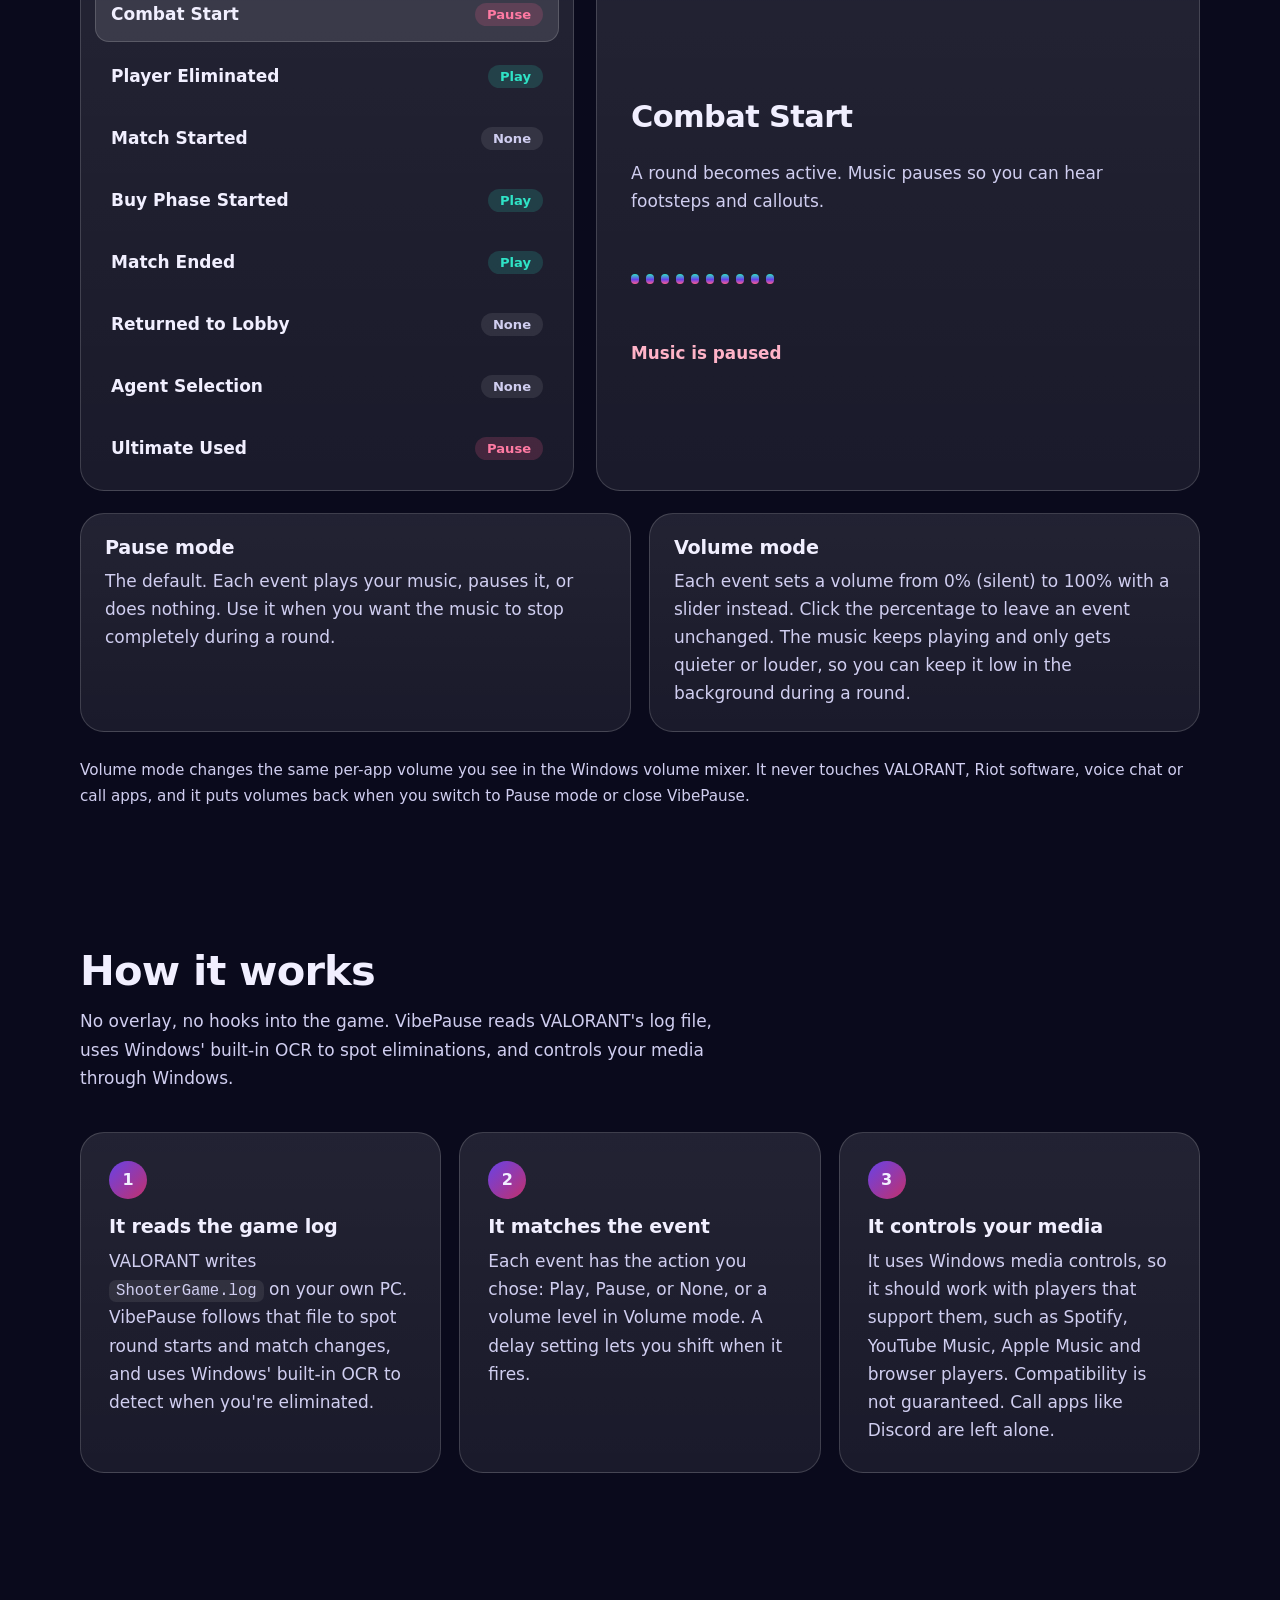
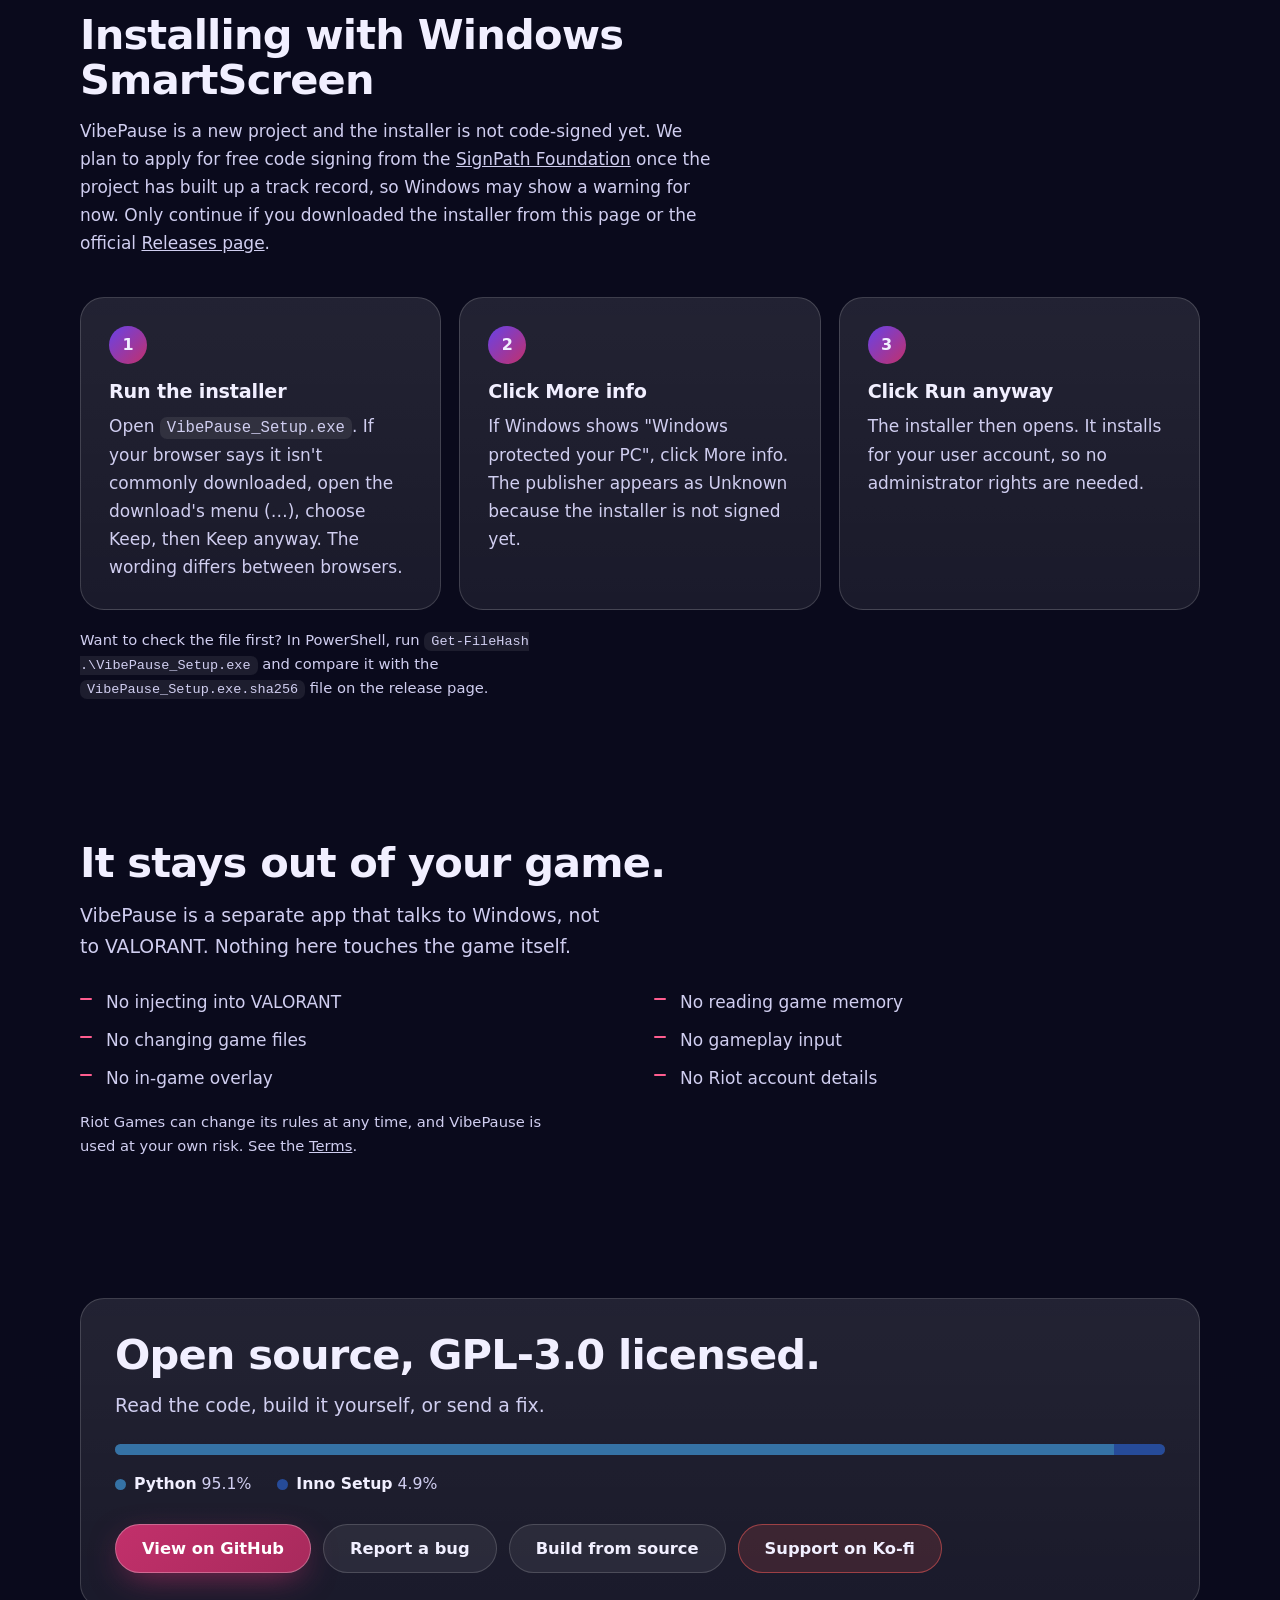
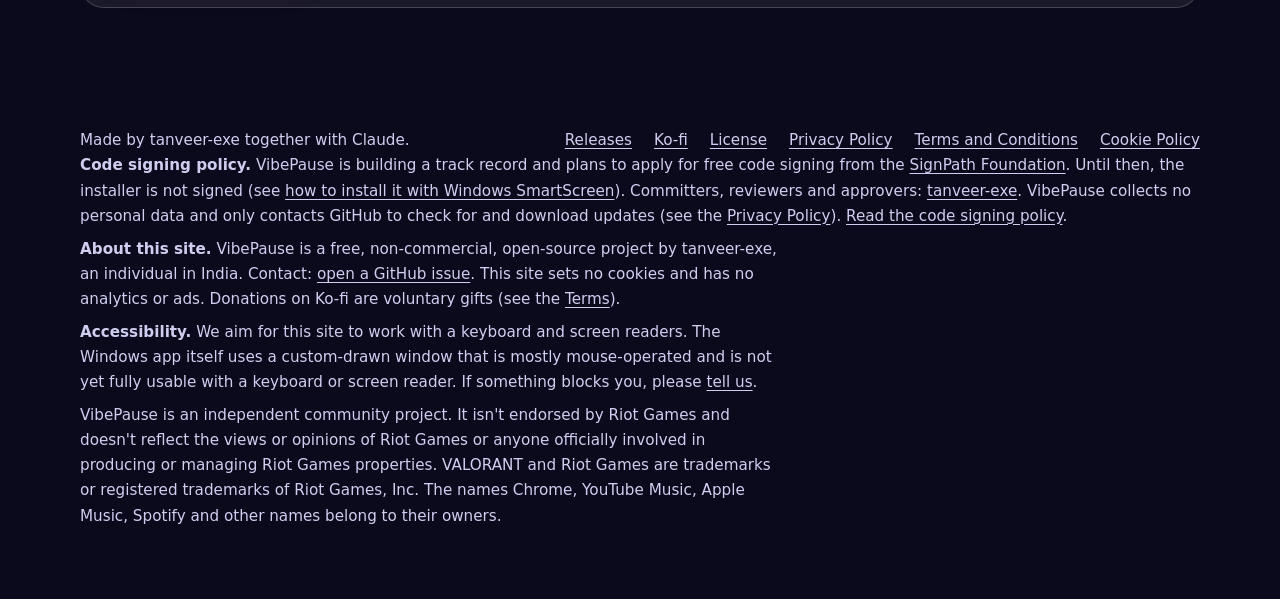
==== commit c291df5a: "Lead with the hook and the safety story in README and site - README: swap the generic 'automatically" ====
--- a/docs/index.html
+++ b/docs/index.html
@@ -82,6 +82,11 @@
 .hero .lede{margin-top:22px}
 .actions{display:flex;flex-wrap:wrap;gap:12px;margin-top:34px}
 .fine{margin-top:18px;font-size:.92rem;color:var(--muted);max-width:30rem}
+.trust{display:flex;flex-wrap:wrap;align-items:center;gap:10px 18px;margin-top:26px;font-size:.92rem;color:var(--muted)}
+.trust span{display:inline-flex;align-items:center;gap:7px}
+.trust span::before{content:"";width:7px;height:7px;border-radius:50%;background:var(--teal);box-shadow:0 0 8px rgba(47,227,198,.8)}
+.trust a{color:var(--teal);text-decoration:none;font-weight:600}
+.trust a:hover{text-decoration:underline}
 .shot{display:block;width:100%;height:auto;border-radius:16px;box-shadow:0 40px 90px -30px rgba(0,0,0,.8),0 0 120px -20px rgba(104,66,232,.5)}
 
 section{padding:70px 0}
@@ -181,6 +186,7 @@
     <div class="navlinks">
       <a href="#try">Try it</a>
       <a href="#how">How it works</a>
+      <a href="#safe">Safety</a>
       <a href="https://github.com/Tanveer-exe/VibePause">GitHub</a>
     </div>
   </nav>
@@ -189,12 +195,16 @@
   <header class="hero" id="top">
     <div>
       <h1>Your music follows the round.</h1>
-      <p class="lede">VibePause pauses your music when a VALORANT round starts, then plays it again when you die, buy, or head back to the lobby. It runs quietly in your tray.</p>
+      <p class="lede">Tired of getting fragged mid-song? VibePause pauses your music the second a VALORANT round starts, then brings it back when you die, buy, or head back to the lobby. It runs quietly in your tray.</p>
       <div class="actions">
         <a class="btn primary" id="download" href="https://github.com/Tanveer-exe/VibePause/releases/latest/download/VibePause_Setup.exe">Download for Windows</a>
         <a class="btn" href="https://github.com/Tanveer-exe/VibePause">View source</a>
       </div>
       <p class="fine">Free, no account, no admin rights. Available in 15 languages (machine-translated, so some wording may be off). The installer is not code-signed yet, so Windows may show a SmartScreen warning. Choose More info, then Run anyway.</p>
+      <p class="trust">
+        <span>No overlay</span><span>No game injection</span><span>No memory reading</span>
+        <a href="#safe">Why it's safe to run &rarr;</a>
+      </p>
     </div>
     <div>
       <img class="shot" src="screenshot.png" width="1020" height="639" alt="The VibePause window: player card, Music behaviour grid with the Pause and Volume switch, supported media and game status">
@@ -258,11 +268,11 @@
     <p class="fine">Want to check the file first? In PowerShell, run <code>Get-FileHash .\VibePause_Setup.exe</code> and compare it with the <code>VibePause_Setup.exe.sha256</code> file on the release page.</p>
   </section>
 
-  <section>
+  <section id="safe">
     <div class="split">
       <div>
         <h2>It stays out of your game.</h2>
-        <p class="lede" style="margin-top:14px">VibePause is a separate app that talks to Windows, not to VALORANT.</p>
+        <p class="lede" style="margin-top:14px">VibePause is a separate app that talks to Windows, not to VALORANT. Nothing here touches the game itself.</p>
         <ul class="never">
           <li>No injecting into VALORANT</li>
           <li>No reading game memory</li>
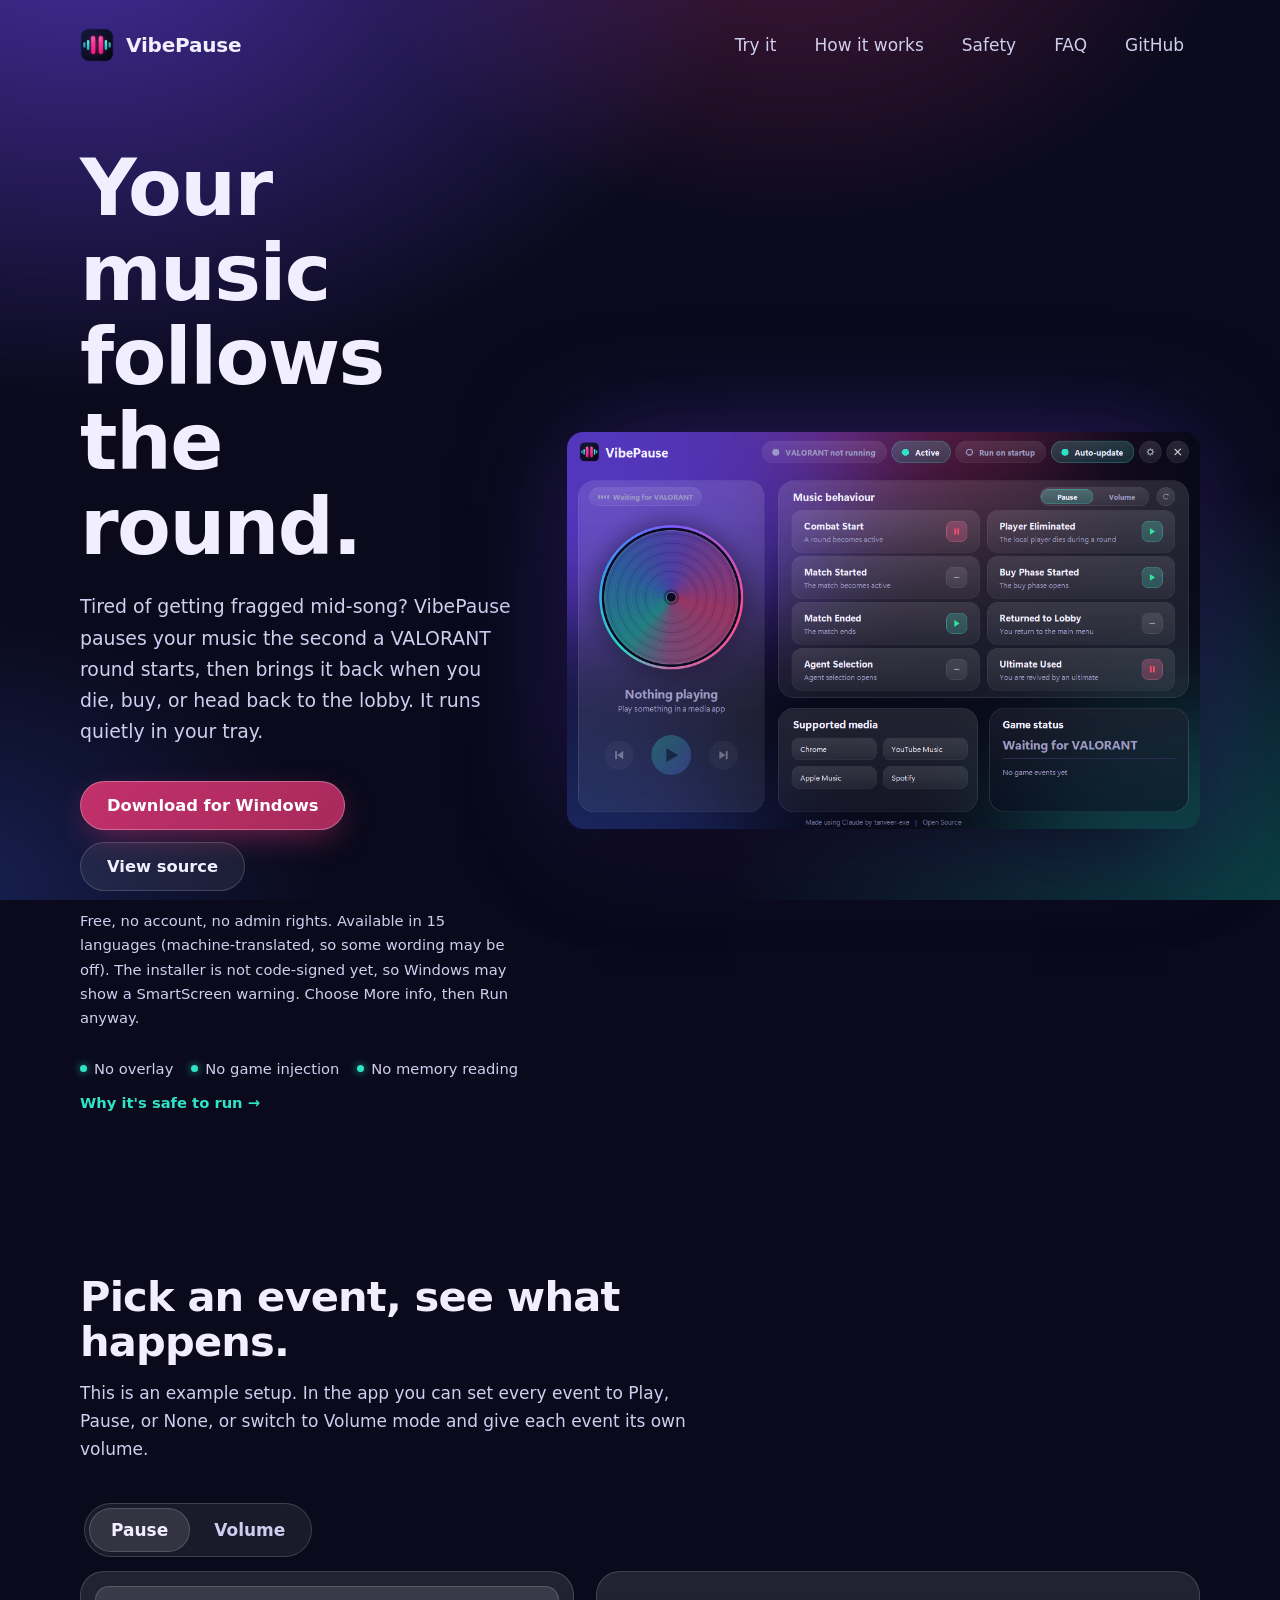
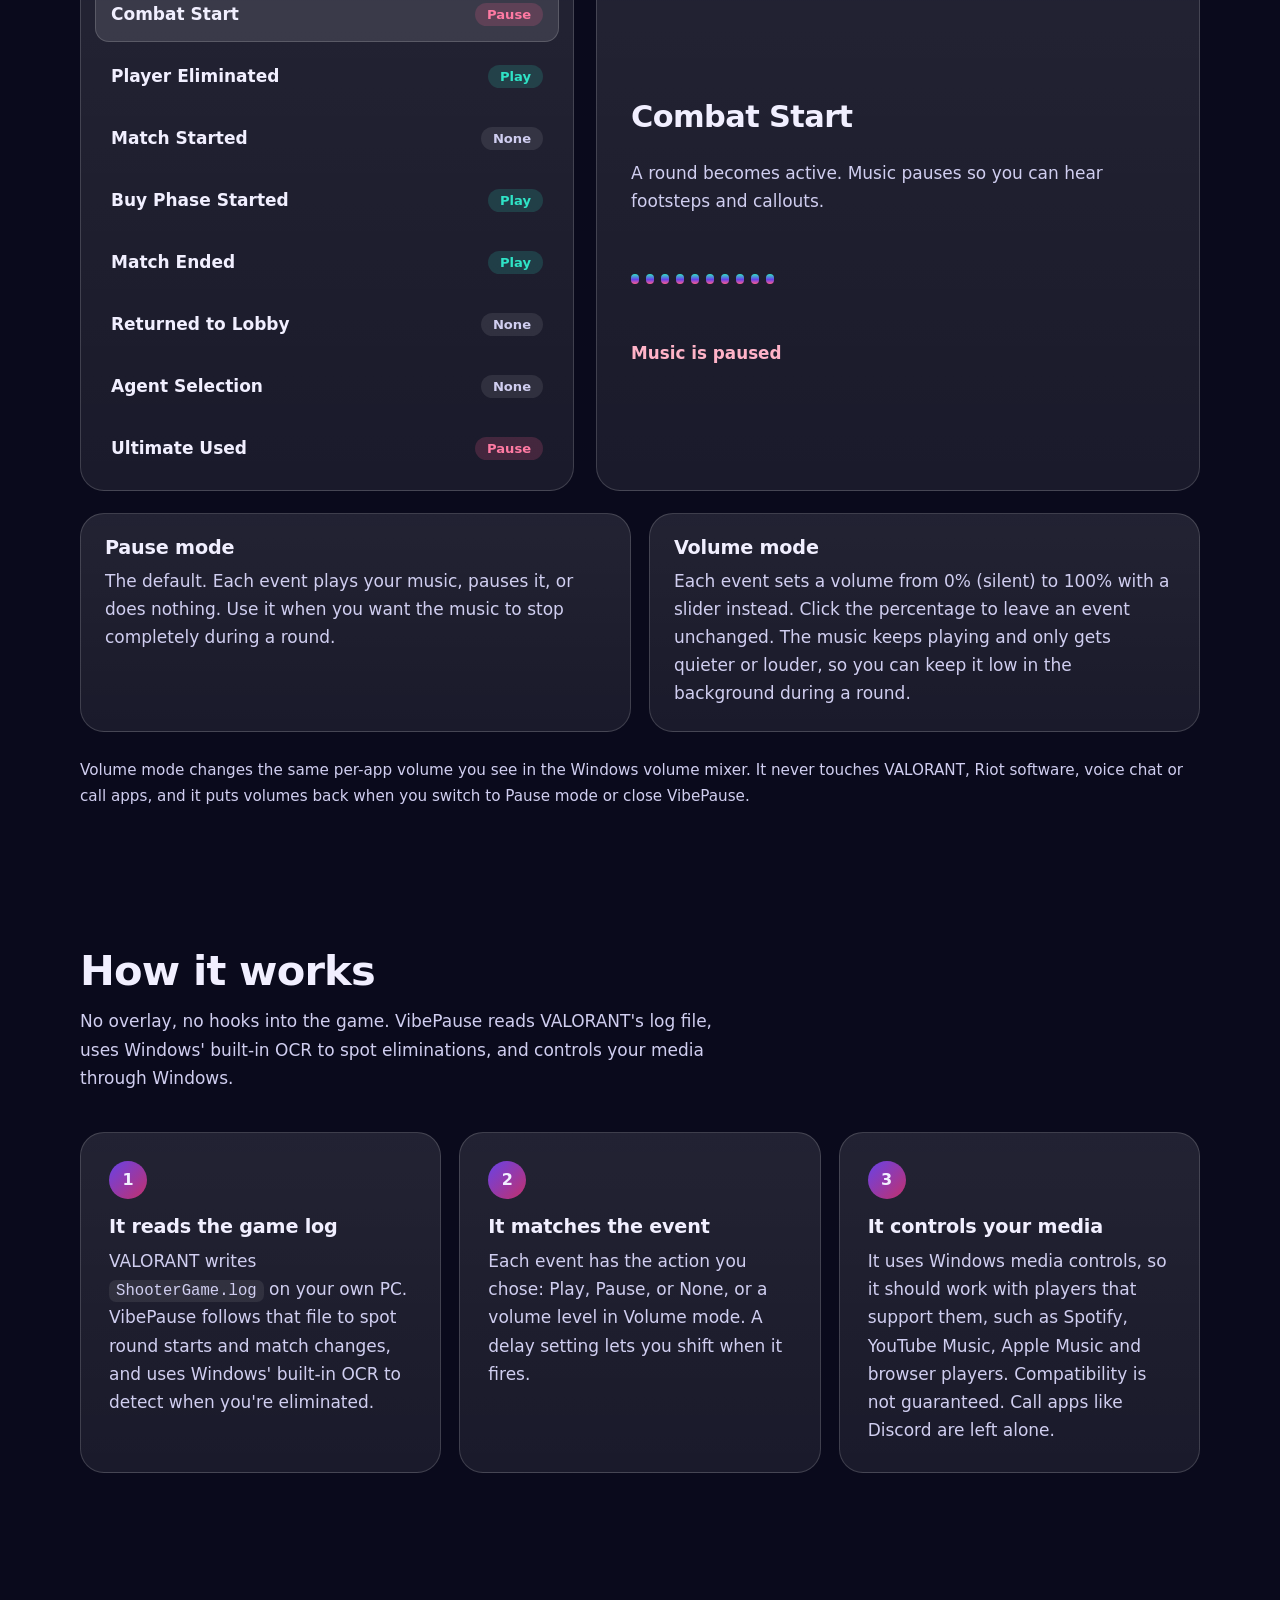
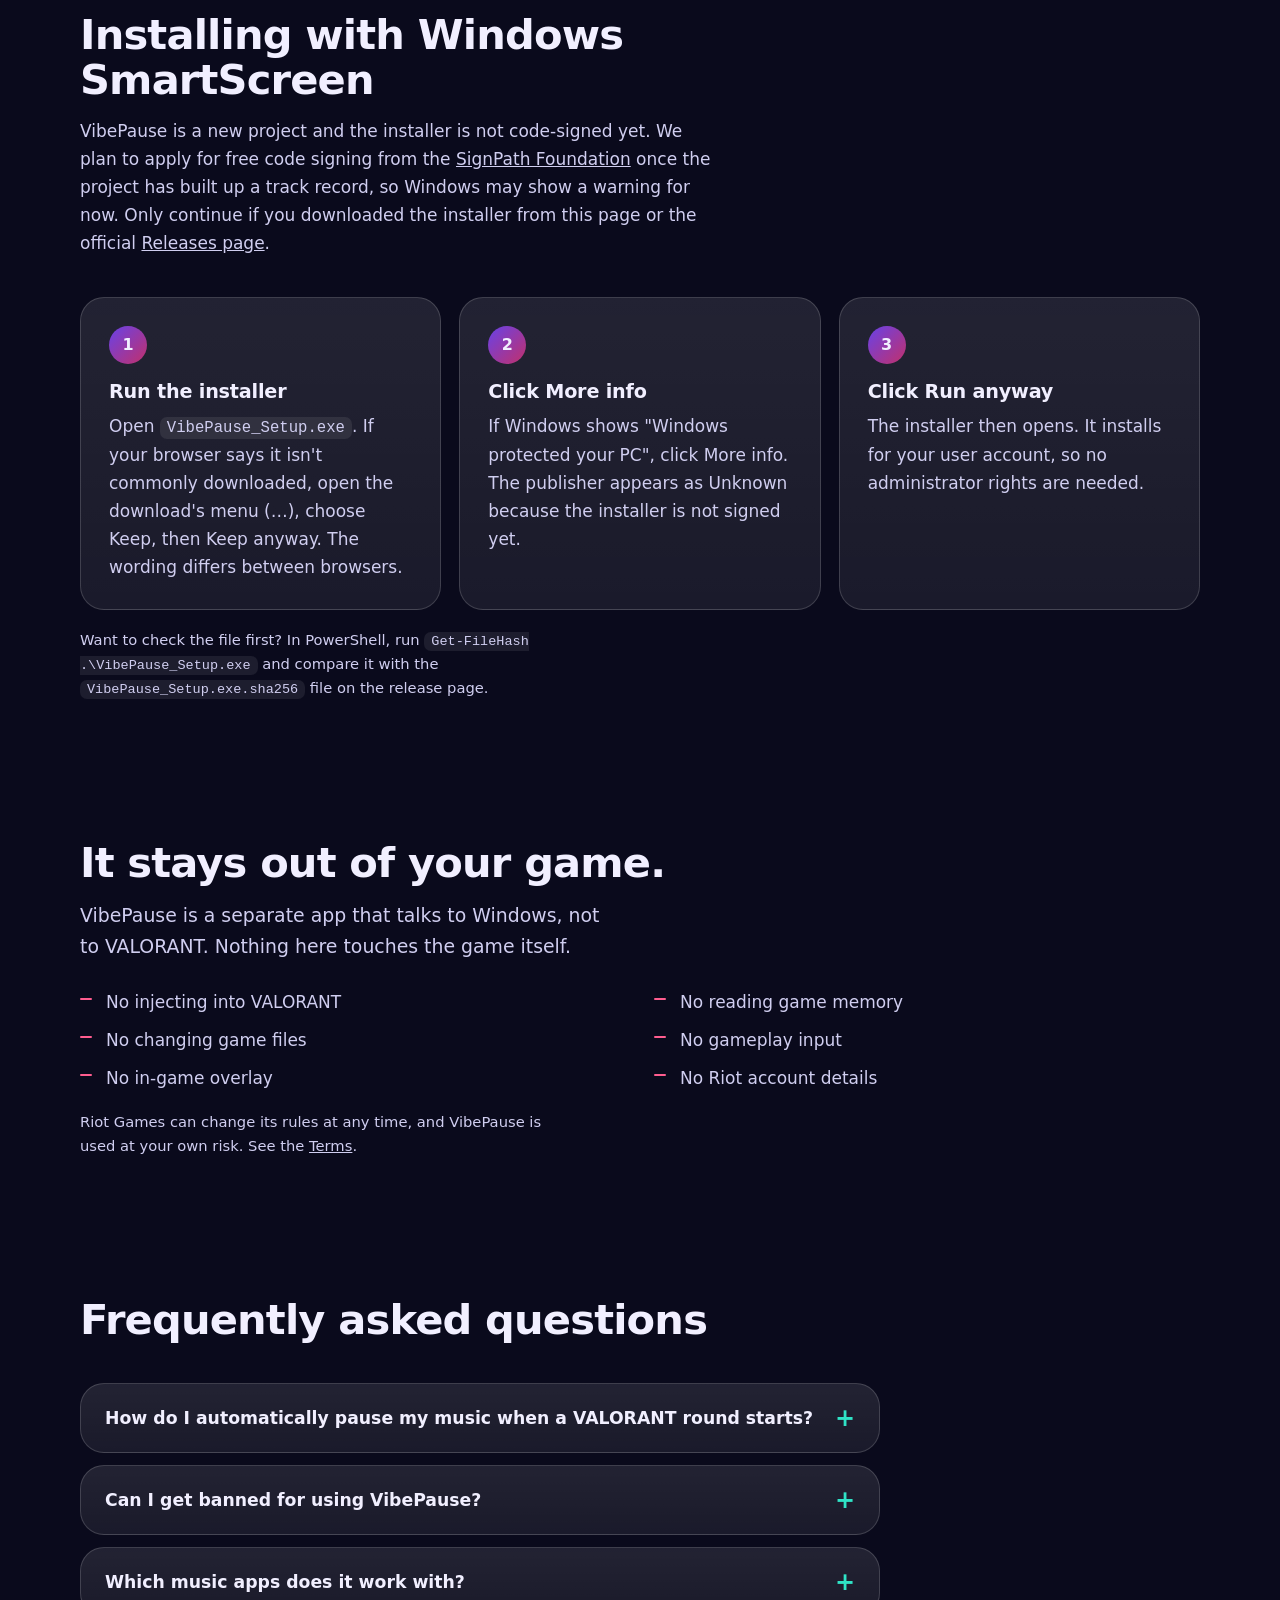
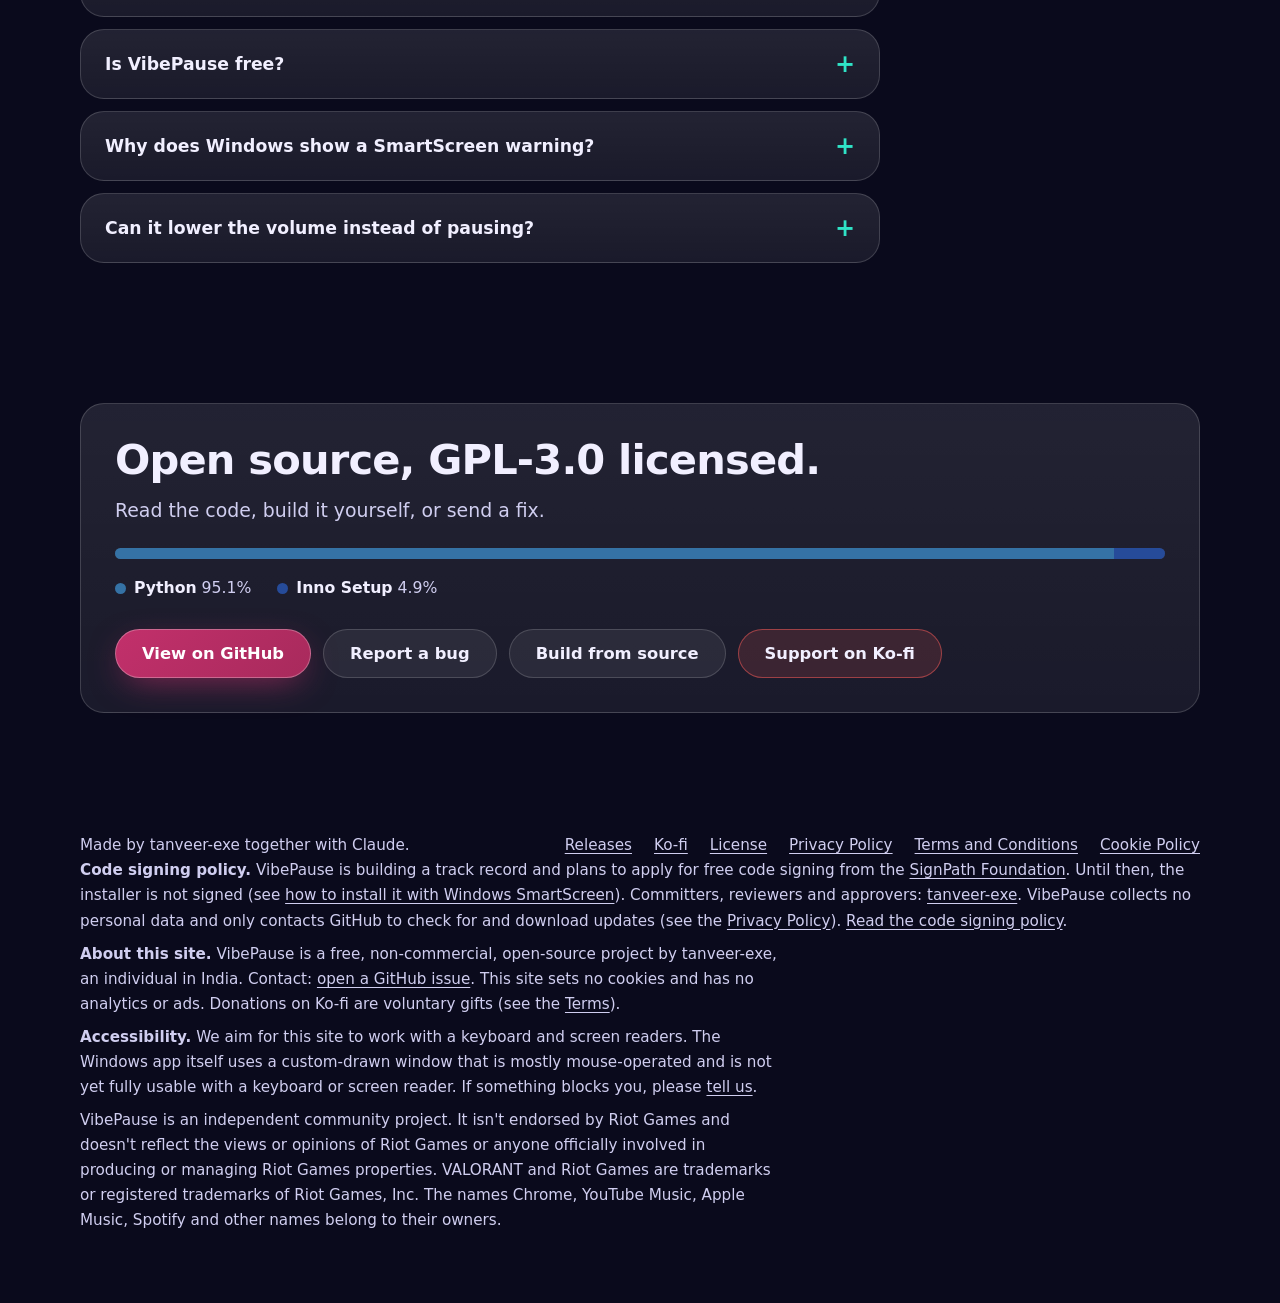
==== commit 55f64d9a: "Add files via upload" ====
--- a/docs/index.html
+++ b/docs/index.html
@@ -3,14 +3,42 @@
 <head>
 <meta charset="utf-8">
 <meta name="viewport" content="width=device-width, initial-scale=1">
-<title>VibePause: your music follows the round</title>
-<meta name="description" content="VibePause pauses your music when a VALORANT round starts and plays it again when you die, buy, or return to the lobby. Free and open source for Windows.">
+<title>VibePause – Auto-Pause Music in VALORANT (Free Windows App)</title>
+<meta name="description" content="Free open-source Windows app that auto-pauses Spotify, YouTube Music and more when a VALORANT round starts, and resumes when you die. No overlay or injection.">
 <meta name="theme-color" content="#0a0a1c">
 <meta property="og:title" content="VibePause: your music follows the round">
 <meta property="og:description" content="Your game. Your music. Automatically synced. Free and open source for Windows.">
 <meta property="og:image" content="https://tanveer-exe.github.io/VibePause/banner.png">
 <meta name="twitter:card" content="summary_large_image">
 <meta name="twitter:image:alt" content="VibePause: your game, your music, automatically synced">
+<link rel="canonical" href="https://tanveer-exe.github.io/VibePause/">
+<meta property="og:type" content="website">
+<meta property="og:site_name" content="VibePause">
+<meta property="og:url" content="https://tanveer-exe.github.io/VibePause/">
+<meta name="twitter:title" content="VibePause – Auto-Pause Music in VALORANT">
+<meta name="twitter:description" content="Free open-source Windows app that pauses your music when a VALORANT round starts and resumes when you die.">
+<script type="application/ld+json">
+{
+  "@context": "https://schema.org",
+  "@type": "SoftwareApplication",
+  "name": "VibePause",
+  "operatingSystem": "Windows",
+  "applicationCategory": "MultimediaApplication",
+  "description": "Free open-source Windows app that pauses your music when a VALORANT round starts and resumes it when you die, buy, or return to the lobby.",
+  "url": "https://tanveer-exe.github.io/VibePause/",
+  "downloadUrl": "https://github.com/Tanveer-exe/VibePause/releases/latest/download/VibePause_Setup.exe",
+  "license": "https://www.gnu.org/licenses/gpl-3.0.html",
+  "offers": {
+    "@type": "Offer",
+    "price": "0",
+    "priceCurrency": "USD"
+  },
+  "author": {
+    "@type": "Person",
+    "name": "tanveer-exe"
+  }
+}
+</script>
 <link rel="icon" href="favicon.png">
 <style>
 :root{
@@ -155,6 +183,14 @@
 .legend i{display:inline-block;width:11px;height:11px;border-radius:50%;margin-right:8px;vertical-align:-1px}
 .os .actions{margin-top:28px}
 
+.faq{display:grid;gap:12px;max-width:50rem}
+.faq details{padding:0}
+.faq summary{cursor:pointer;list-style:none;padding:20px 24px;font:700 1.08rem var(--display);display:flex;justify-content:space-between;align-items:center;gap:16px}
+.faq summary::-webkit-details-marker{display:none}
+.faq summary::after{content:"+";font:600 1.5rem var(--display);color:var(--teal);flex:none}
+.faq details[open] summary::after{content:"\2212"}
+.faq details p{padding:0 24px 22px;color:var(--muted)}
+
 footer{padding:50px 0 70px;color:var(--muted);font-size:.95rem}
 footer .row{display:flex;flex-wrap:wrap;justify-content:space-between;gap:18px}
 footer p+p{margin-top:8px;max-width:44rem}
@@ -187,6 +223,7 @@
       <a href="#try">Try it</a>
       <a href="#how">How it works</a>
       <a href="#safe">Safety</a>
+      <a href="#faq">FAQ</a>
       <a href="https://github.com/Tanveer-exe/VibePause">GitHub</a>
     </div>
   </nav>
@@ -283,6 +320,38 @@
         </ul>
         <p class="fine">Riot Games can change its rules at any time, and VibePause is used at your own risk. See the <a href="terms.html">Terms</a>.</p>
       </div>
+    </div>
+  </section>
+
+  <section id="faq">
+    <div class="head">
+      <h2>Frequently asked questions</h2>
+    </div>
+    <div class="faq">
+      <details class="glass">
+        <summary>How do I automatically pause my music when a VALORANT round starts?</summary>
+        <p>Install VibePause, start your music app, and launch VALORANT. It pauses your music at round start and resumes it when you die, buy, or return to the lobby. You can change what each event does in the app.</p>
+      </details>
+      <details class="glass">
+        <summary>Can I get banned for using VibePause?</summary>
+        <p>VibePause is a separate app. It doesn't inject into VALORANT, read game memory, change game files, send gameplay input, or draw an overlay. It reads a local log file, uses Windows' built-in OCR to spot eliminations, and controls Windows media playback. Riot Games can change its rules at any time, so use it at your own risk.</p>
+      </details>
+      <details class="glass">
+        <summary>Which music apps does it work with?</summary>
+        <p>It works with players that support Windows' standard media controls, such as Spotify, YouTube Music, Apple Music and browser players. Compatibility isn't guaranteed for every app.</p>
+      </details>
+      <details class="glass">
+        <summary>Is VibePause free?</summary>
+        <p>Yes. It's free, open source under the GPL-3.0 license, and needs no account or administrator rights.</p>
+      </details>
+      <details class="glass">
+        <summary>Why does Windows show a SmartScreen warning?</summary>
+        <p>The installer isn't code-signed yet. Click More info, then Run anyway, and only if you downloaded it from this site or the official Releases page. You can also check the SHA-256 file on the release.</p>
+      </details>
+      <details class="glass">
+        <summary>Can it lower the volume instead of pausing?</summary>
+        <p>Yes. Switch to Volume mode and give each event its own volume from 0% to 100%.</p>
+      </details>
     </div>
   </section>
 
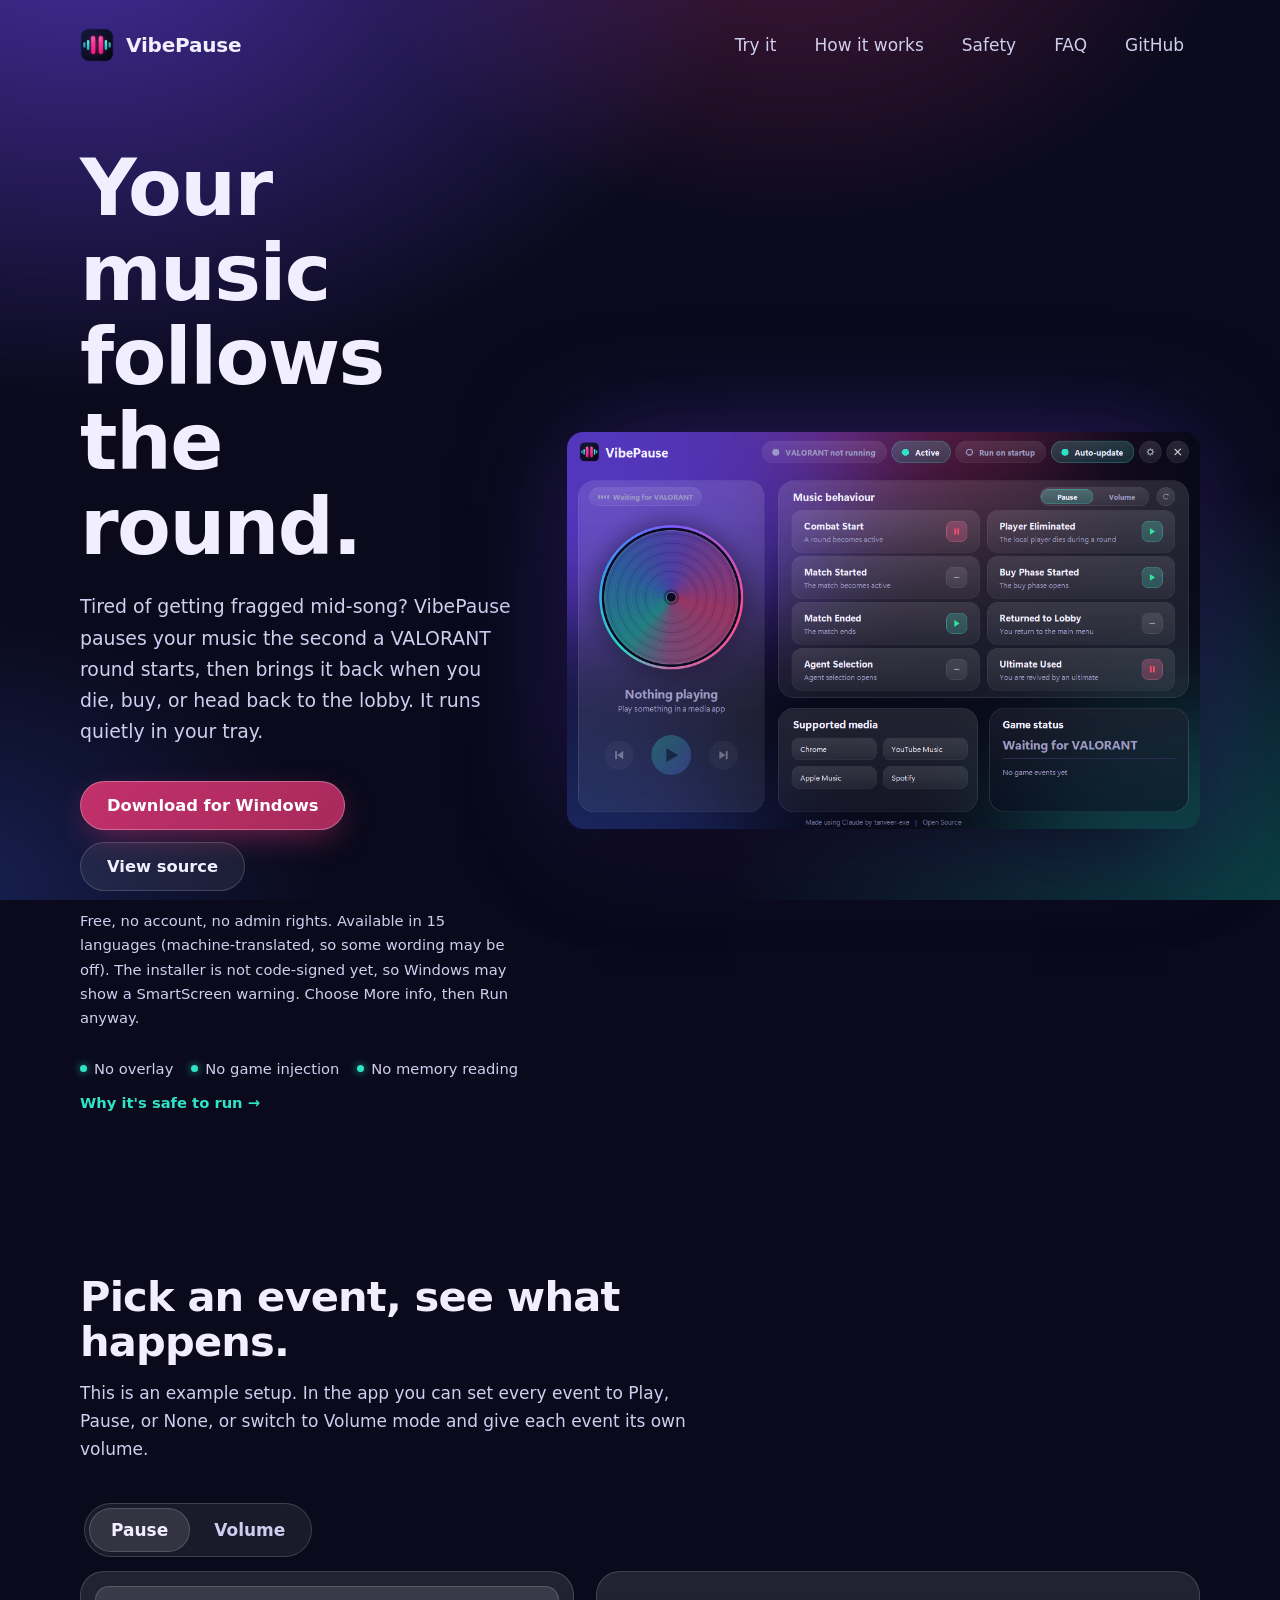
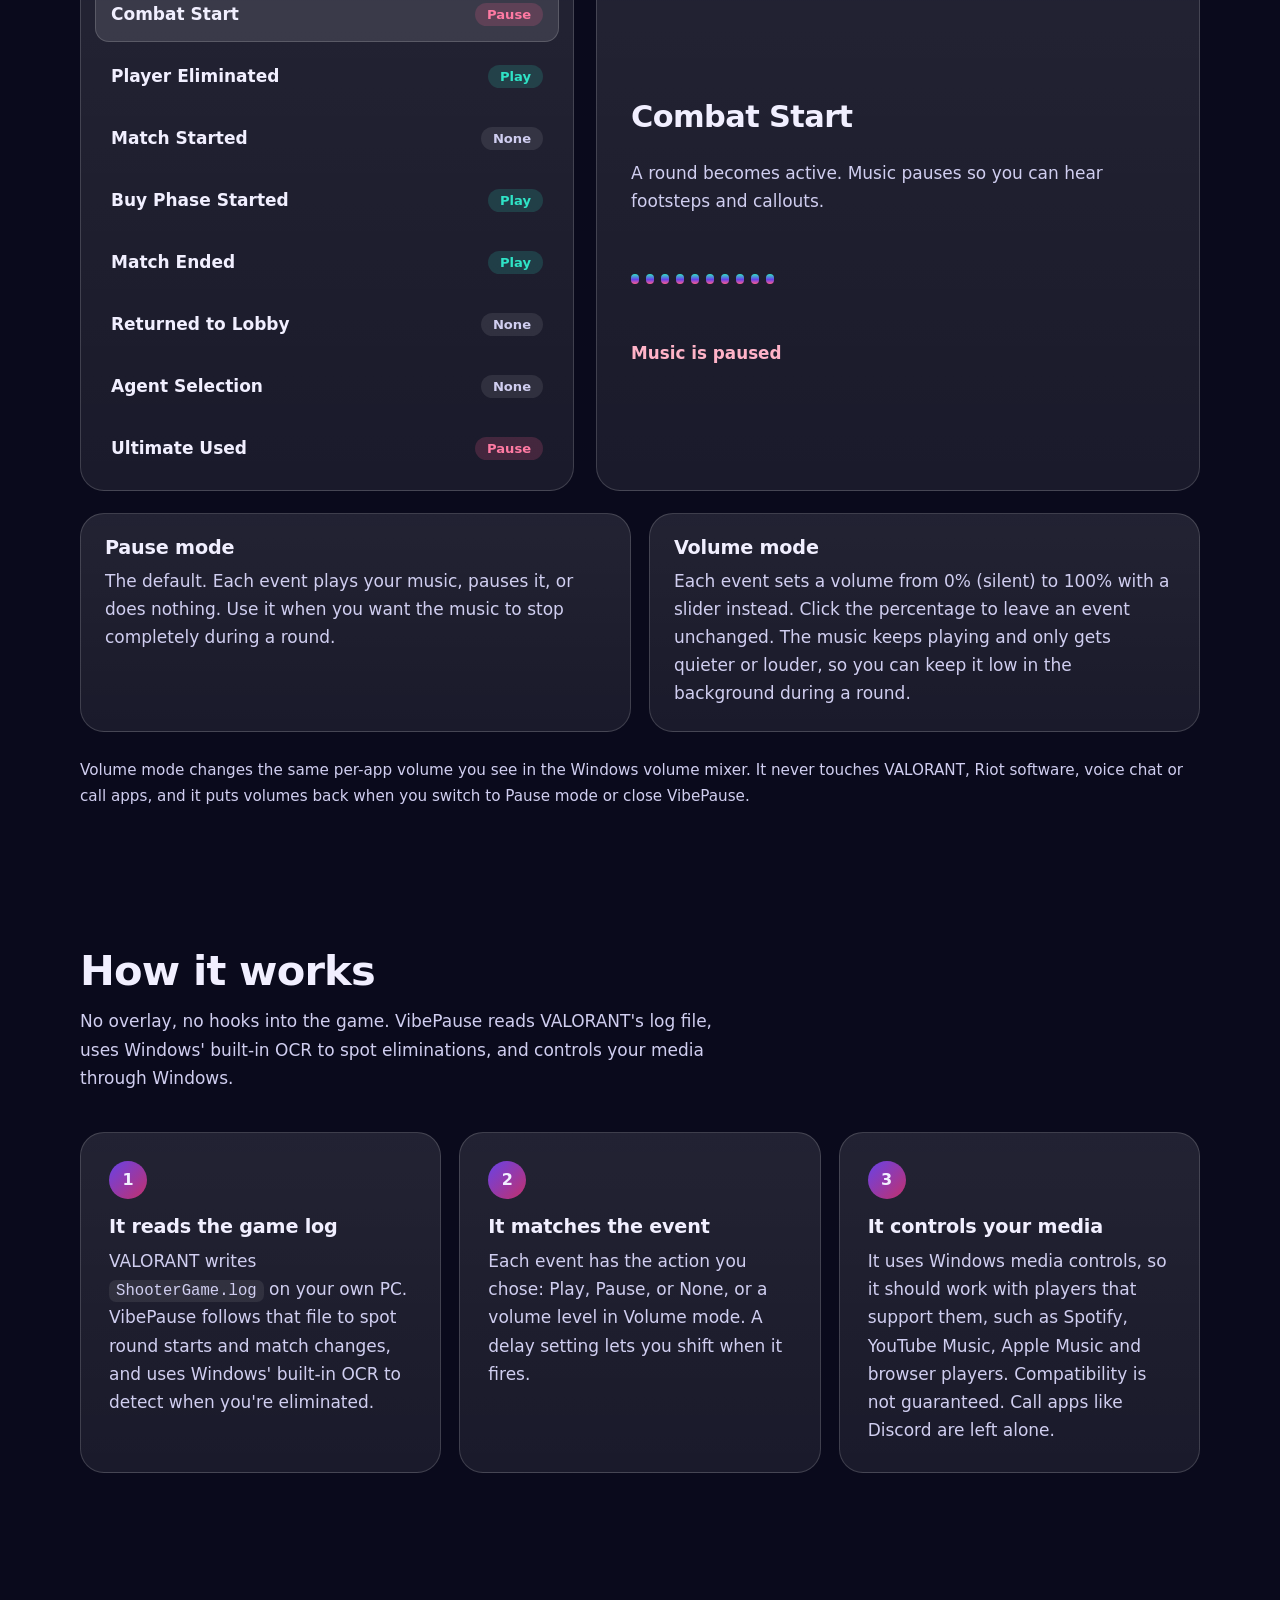
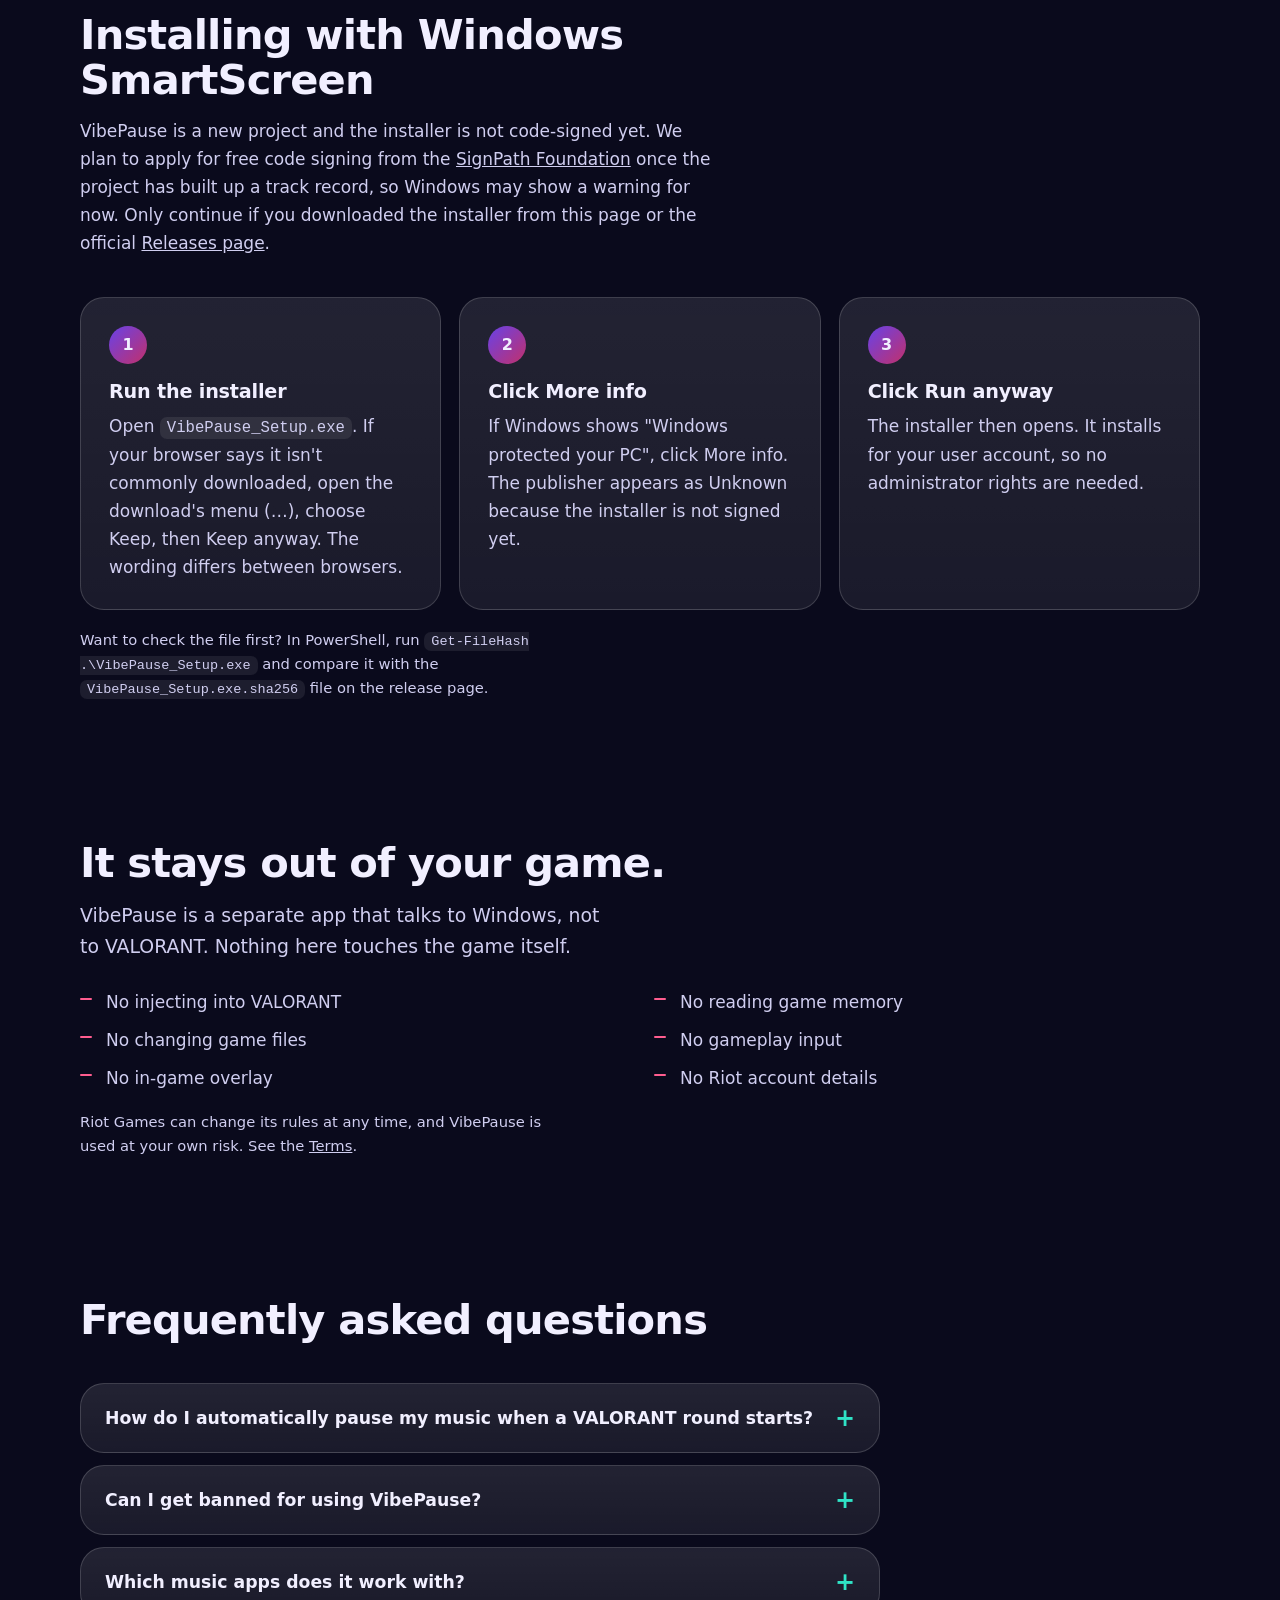
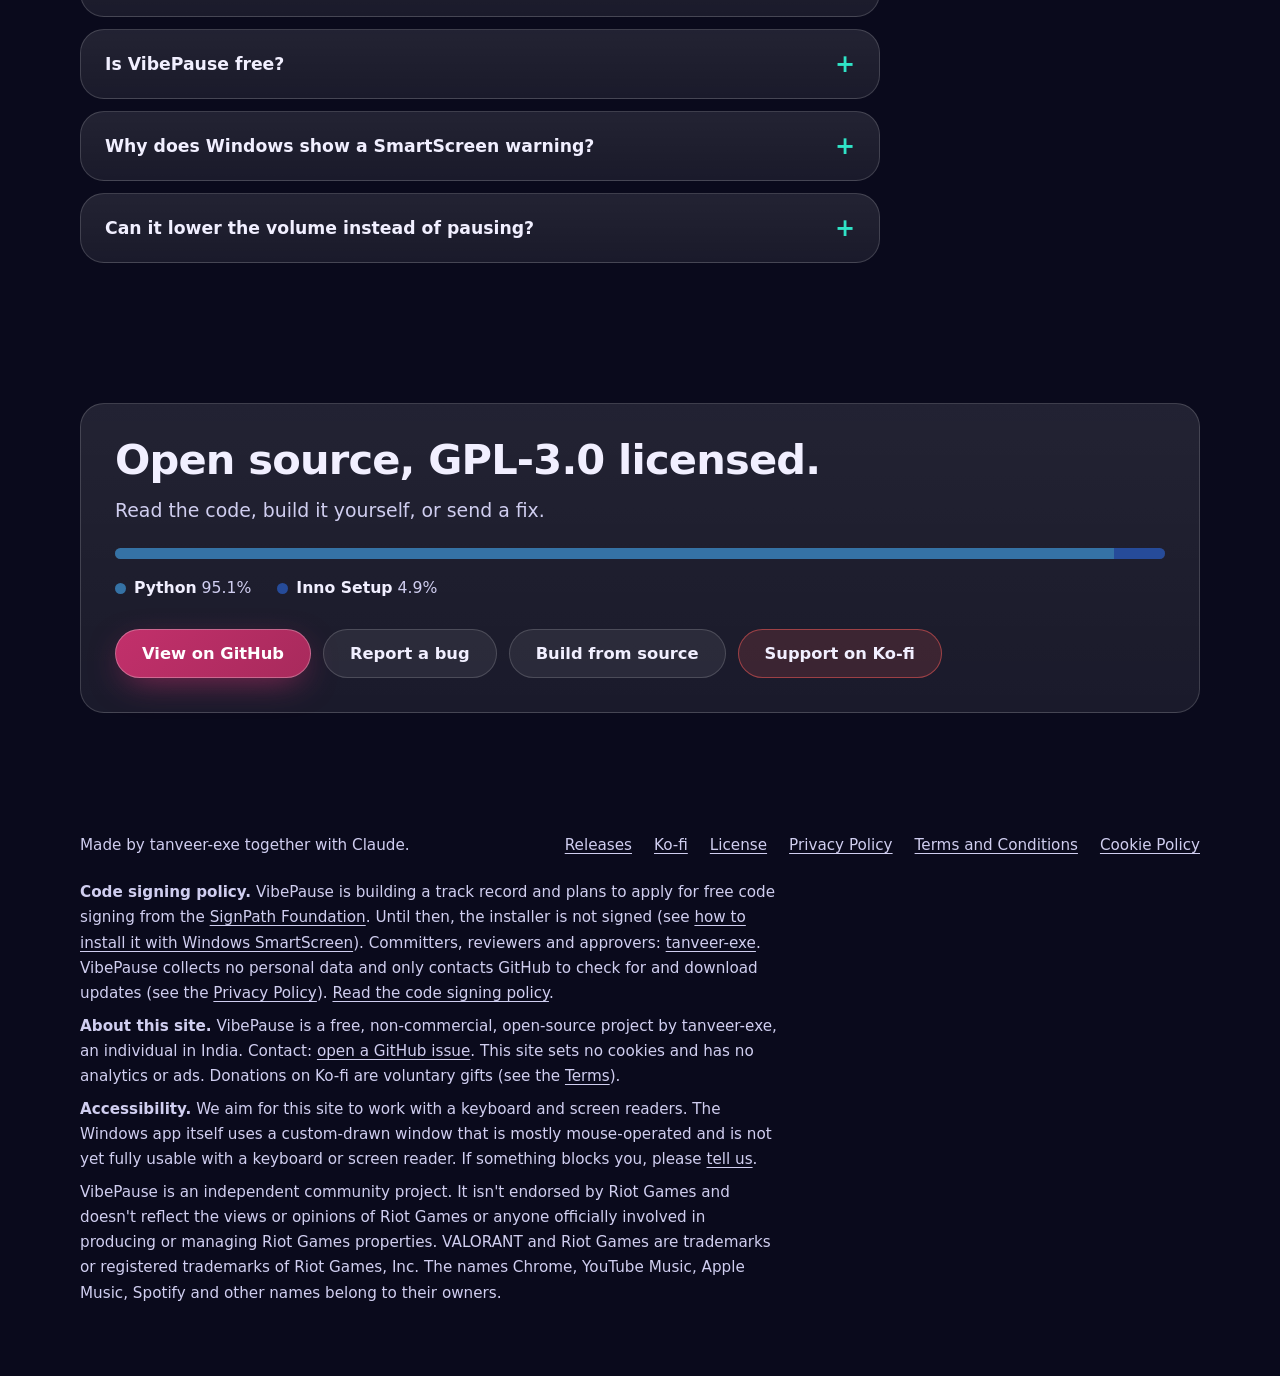
==== commit dce0a7e2: "Add files via upload" ====
--- a/docs/index.html
+++ b/docs/index.html
@@ -194,6 +194,7 @@
 footer{padding:50px 0 70px;color:var(--muted);font-size:.95rem}
 footer .row{display:flex;flex-wrap:wrap;justify-content:space-between;gap:18px}
 footer p+p{margin-top:8px;max-width:44rem}
+footer .row+p{margin-top:22px;max-width:44rem}
 footer .links{list-style:none;padding:0;margin:0;display:flex;flex-wrap:wrap;gap:8px 22px}
 footer a{text-underline-offset:3px}
 
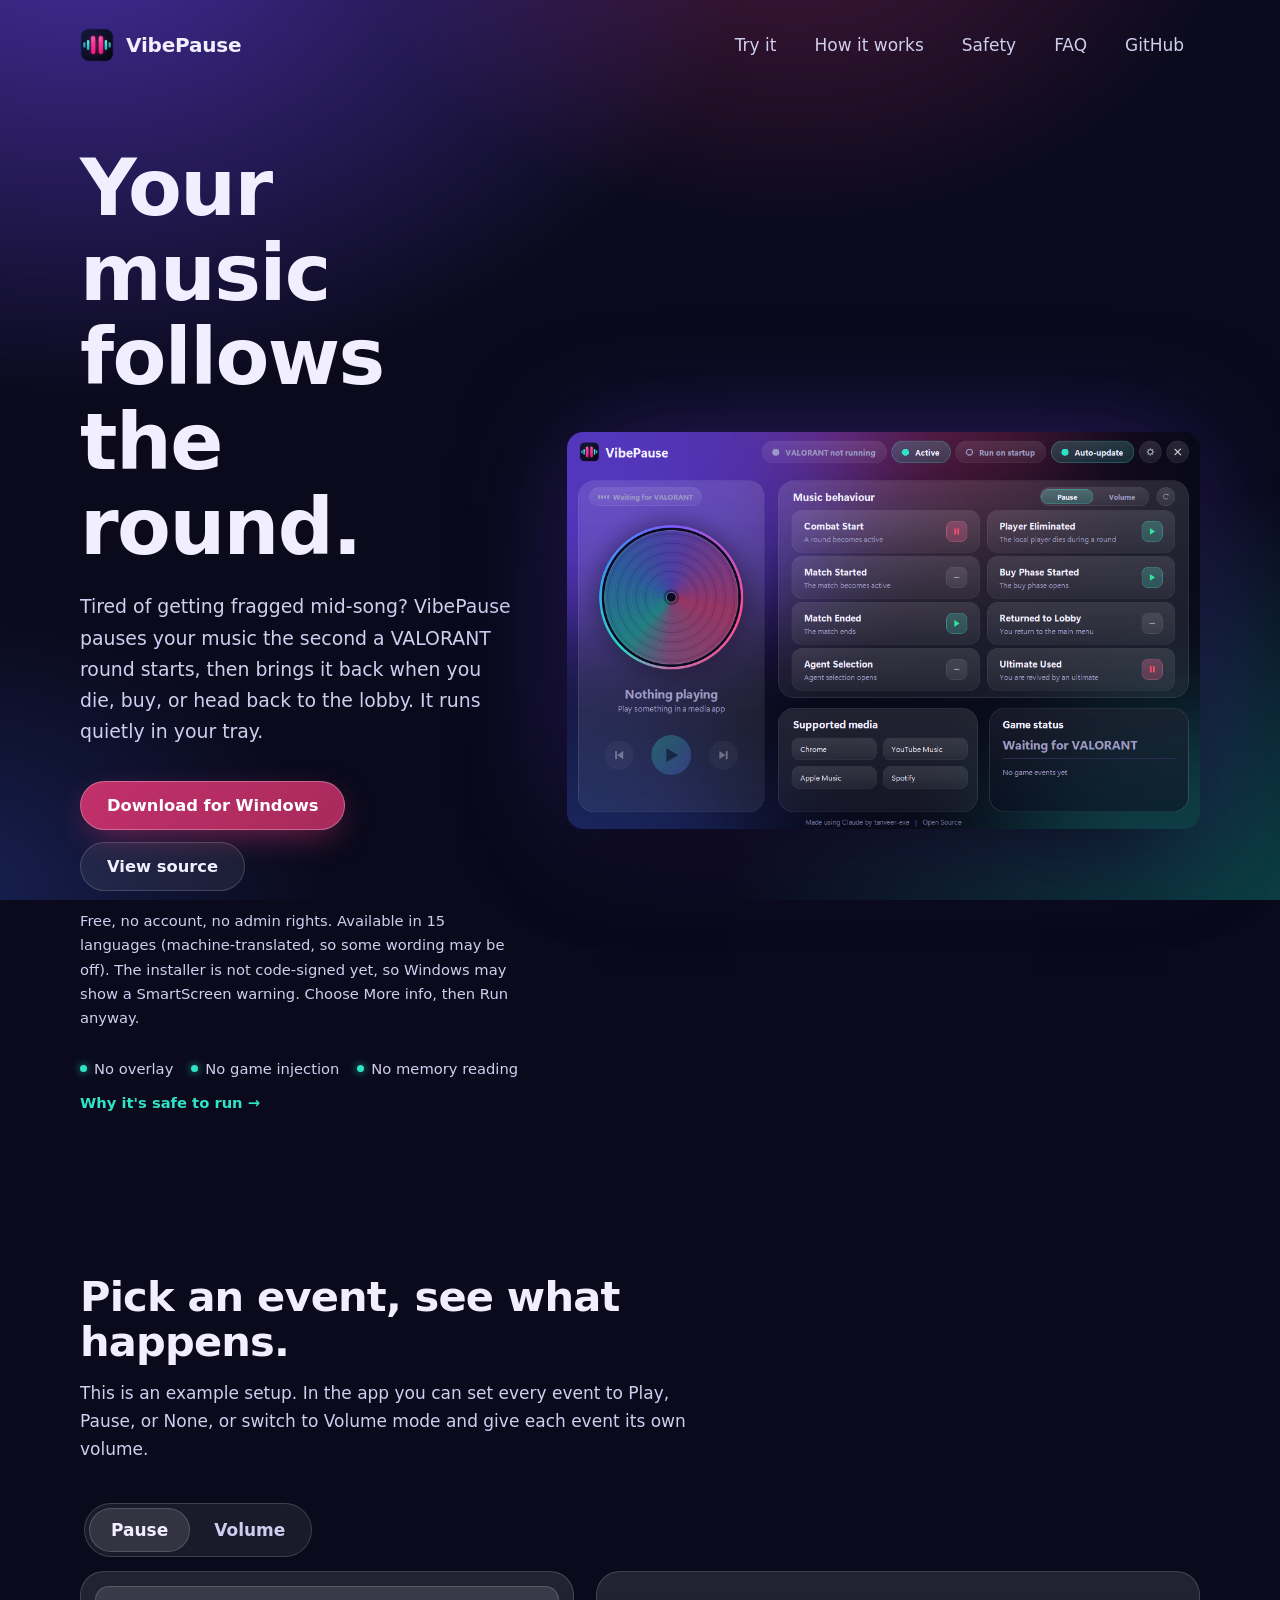
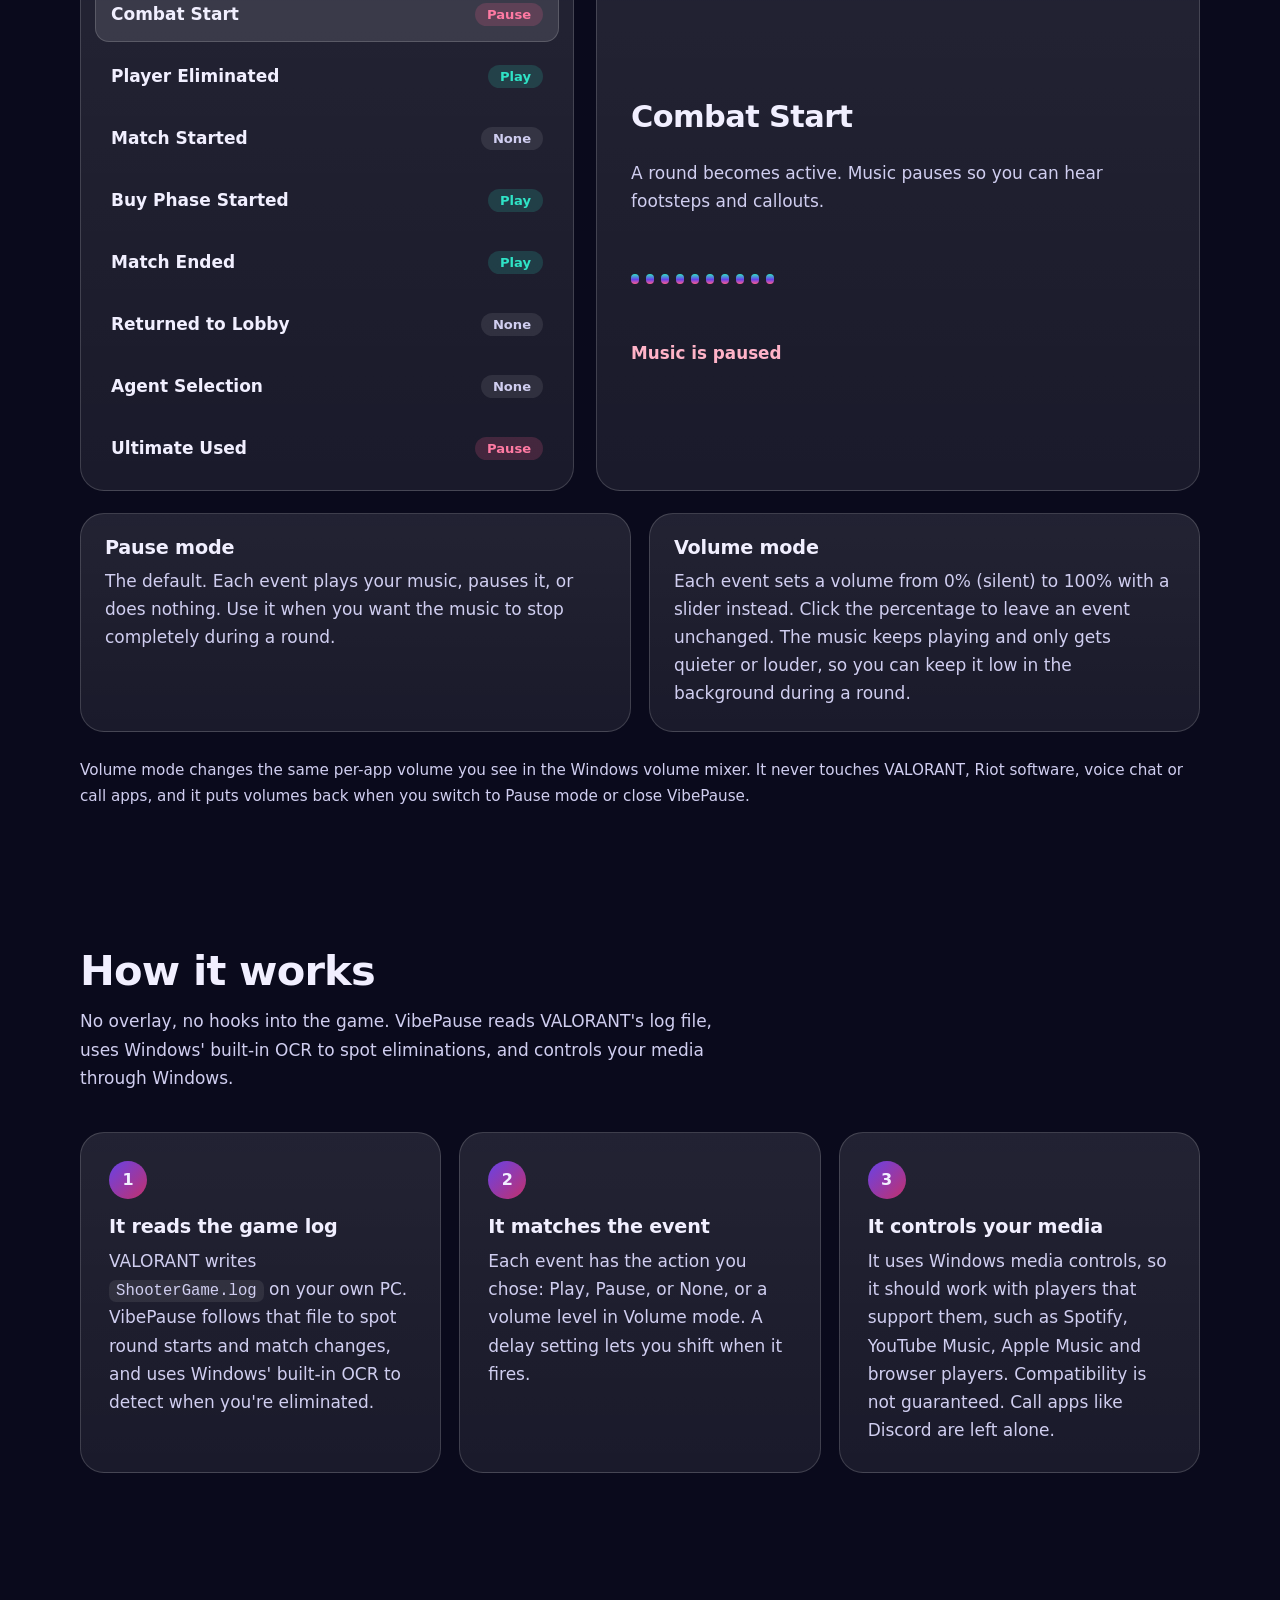
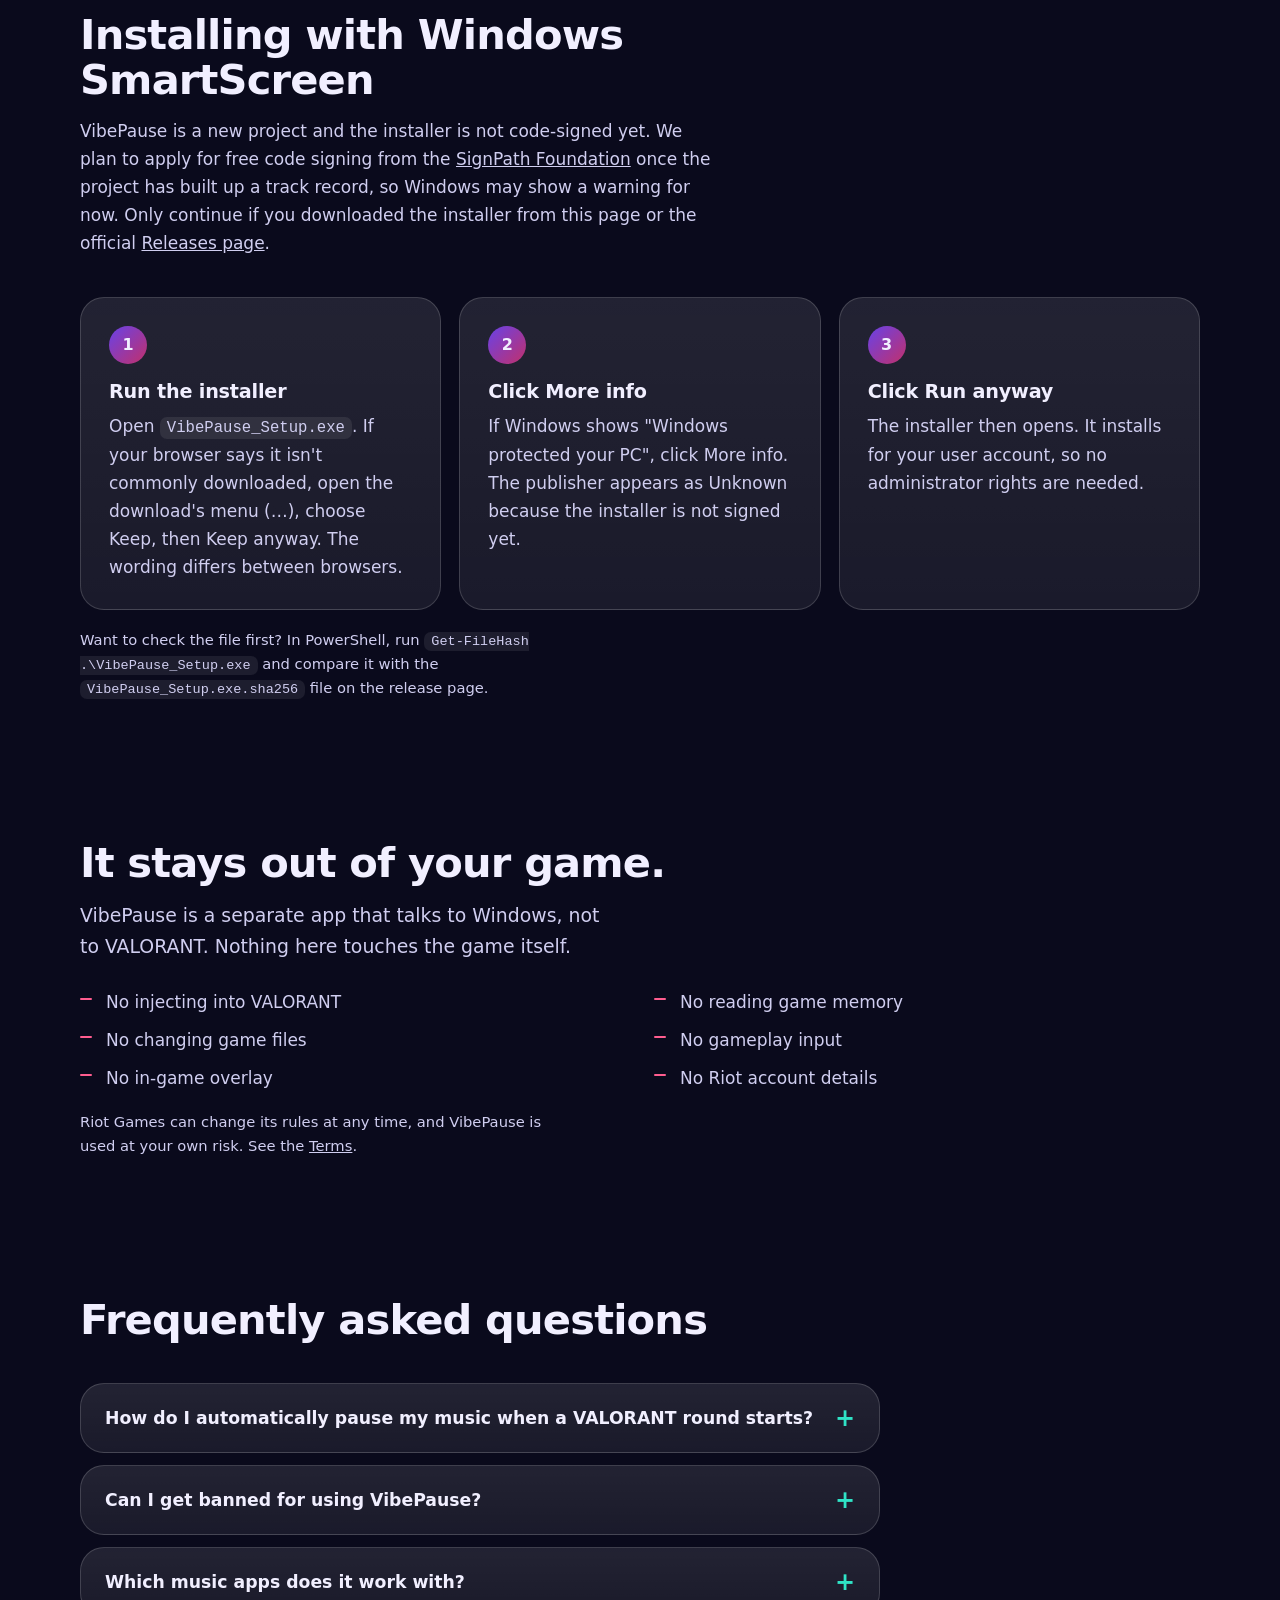
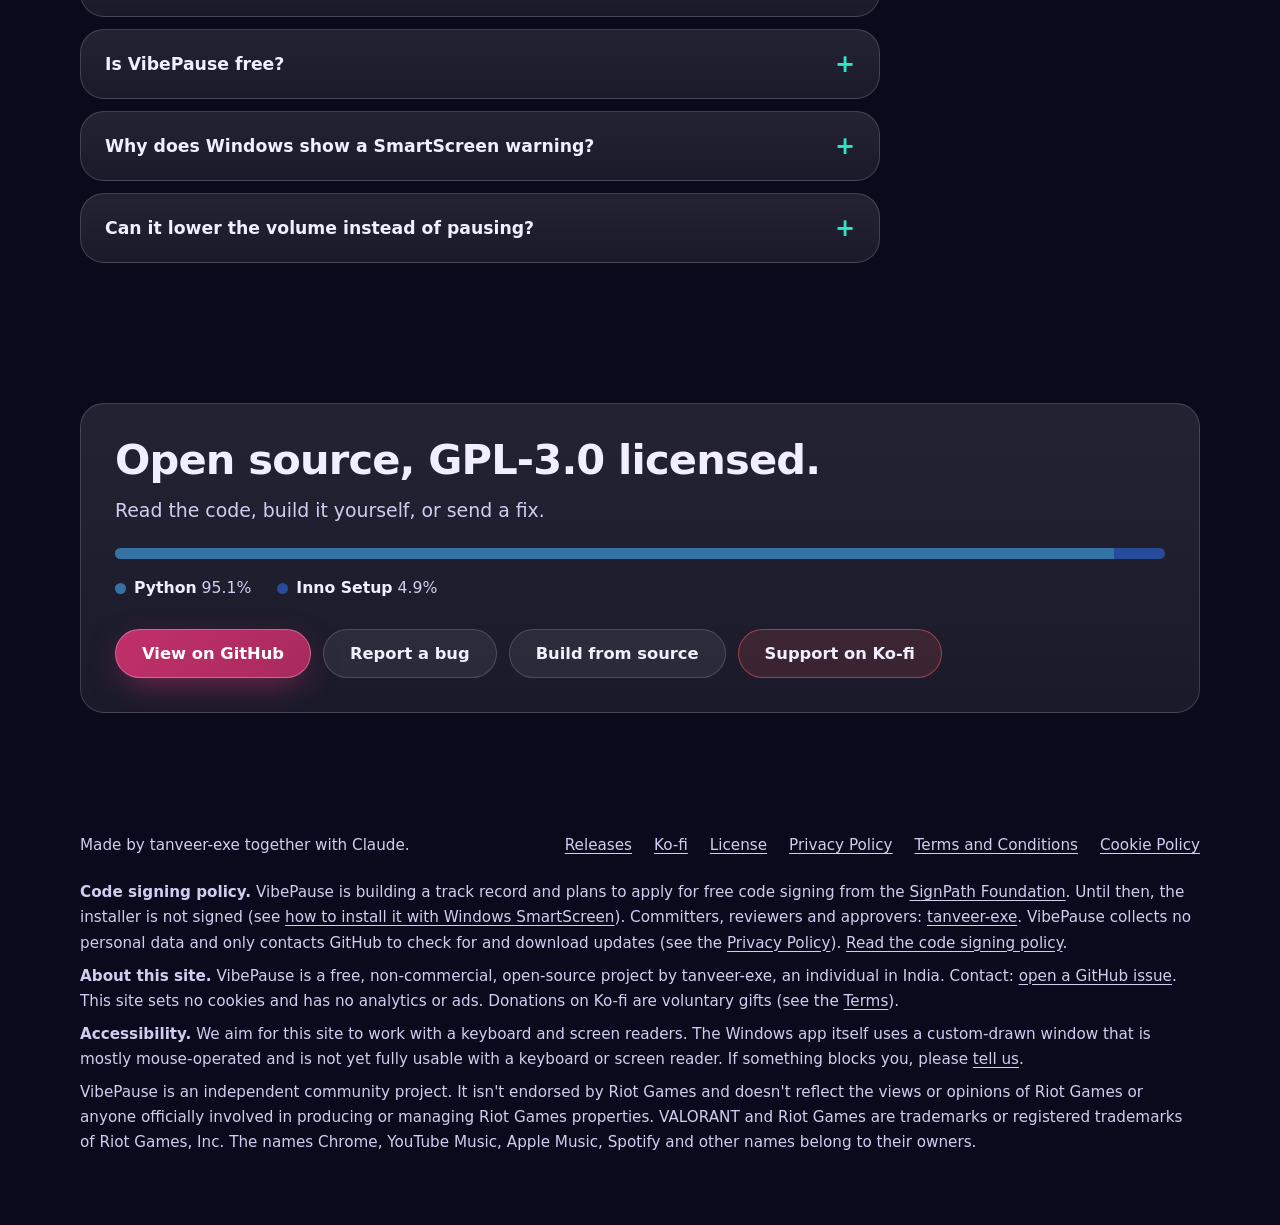
==== commit a0d6ae90: "Add files via upload" ====
--- a/docs/index.html
+++ b/docs/index.html
@@ -193,8 +193,8 @@
 
 footer{padding:50px 0 70px;color:var(--muted);font-size:.95rem}
 footer .row{display:flex;flex-wrap:wrap;justify-content:space-between;gap:18px}
-footer p+p{margin-top:8px;max-width:44rem}
-footer .row+p{margin-top:22px;max-width:44rem}
+footer p+p{margin-top:8px}
+footer .row+p{margin-top:22px}
 footer .links{list-style:none;padding:0;margin:0;display:flex;flex-wrap:wrap;gap:8px 22px}
 footer a{text-underline-offset:3px}
 
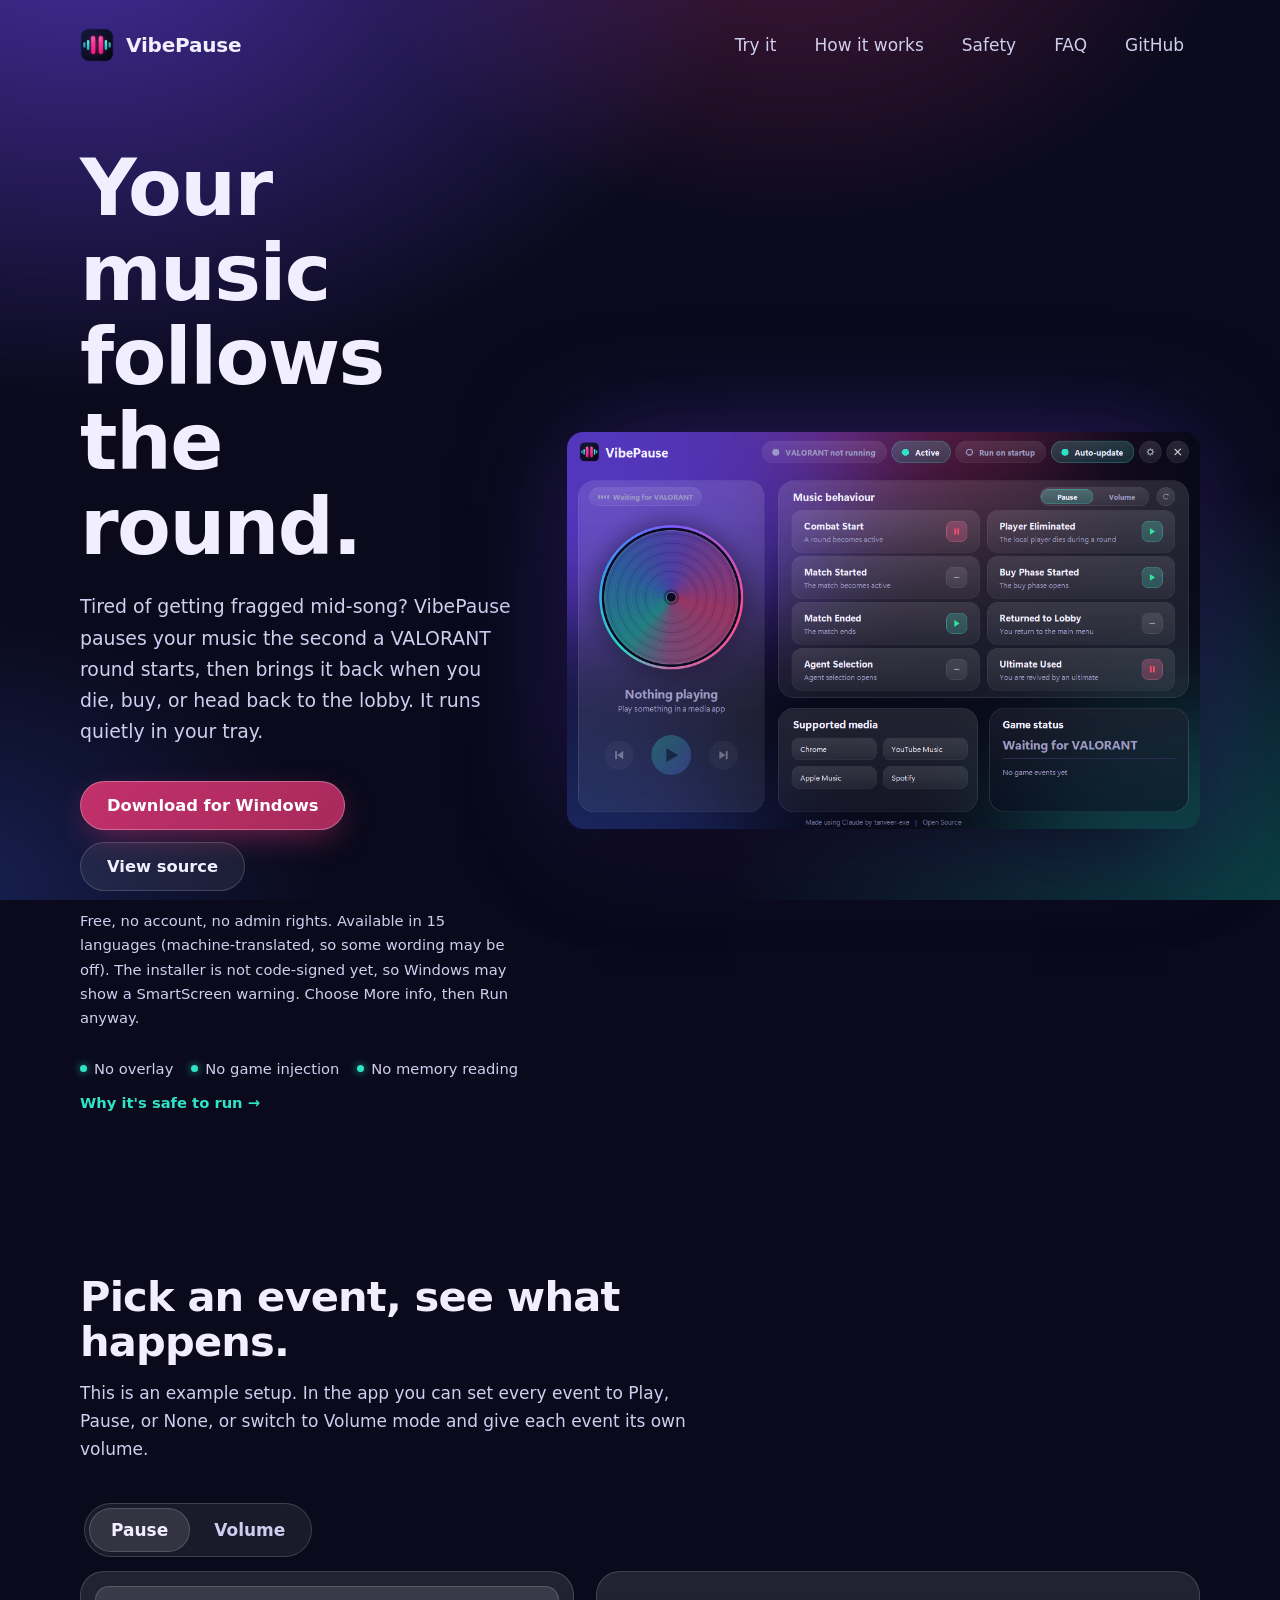
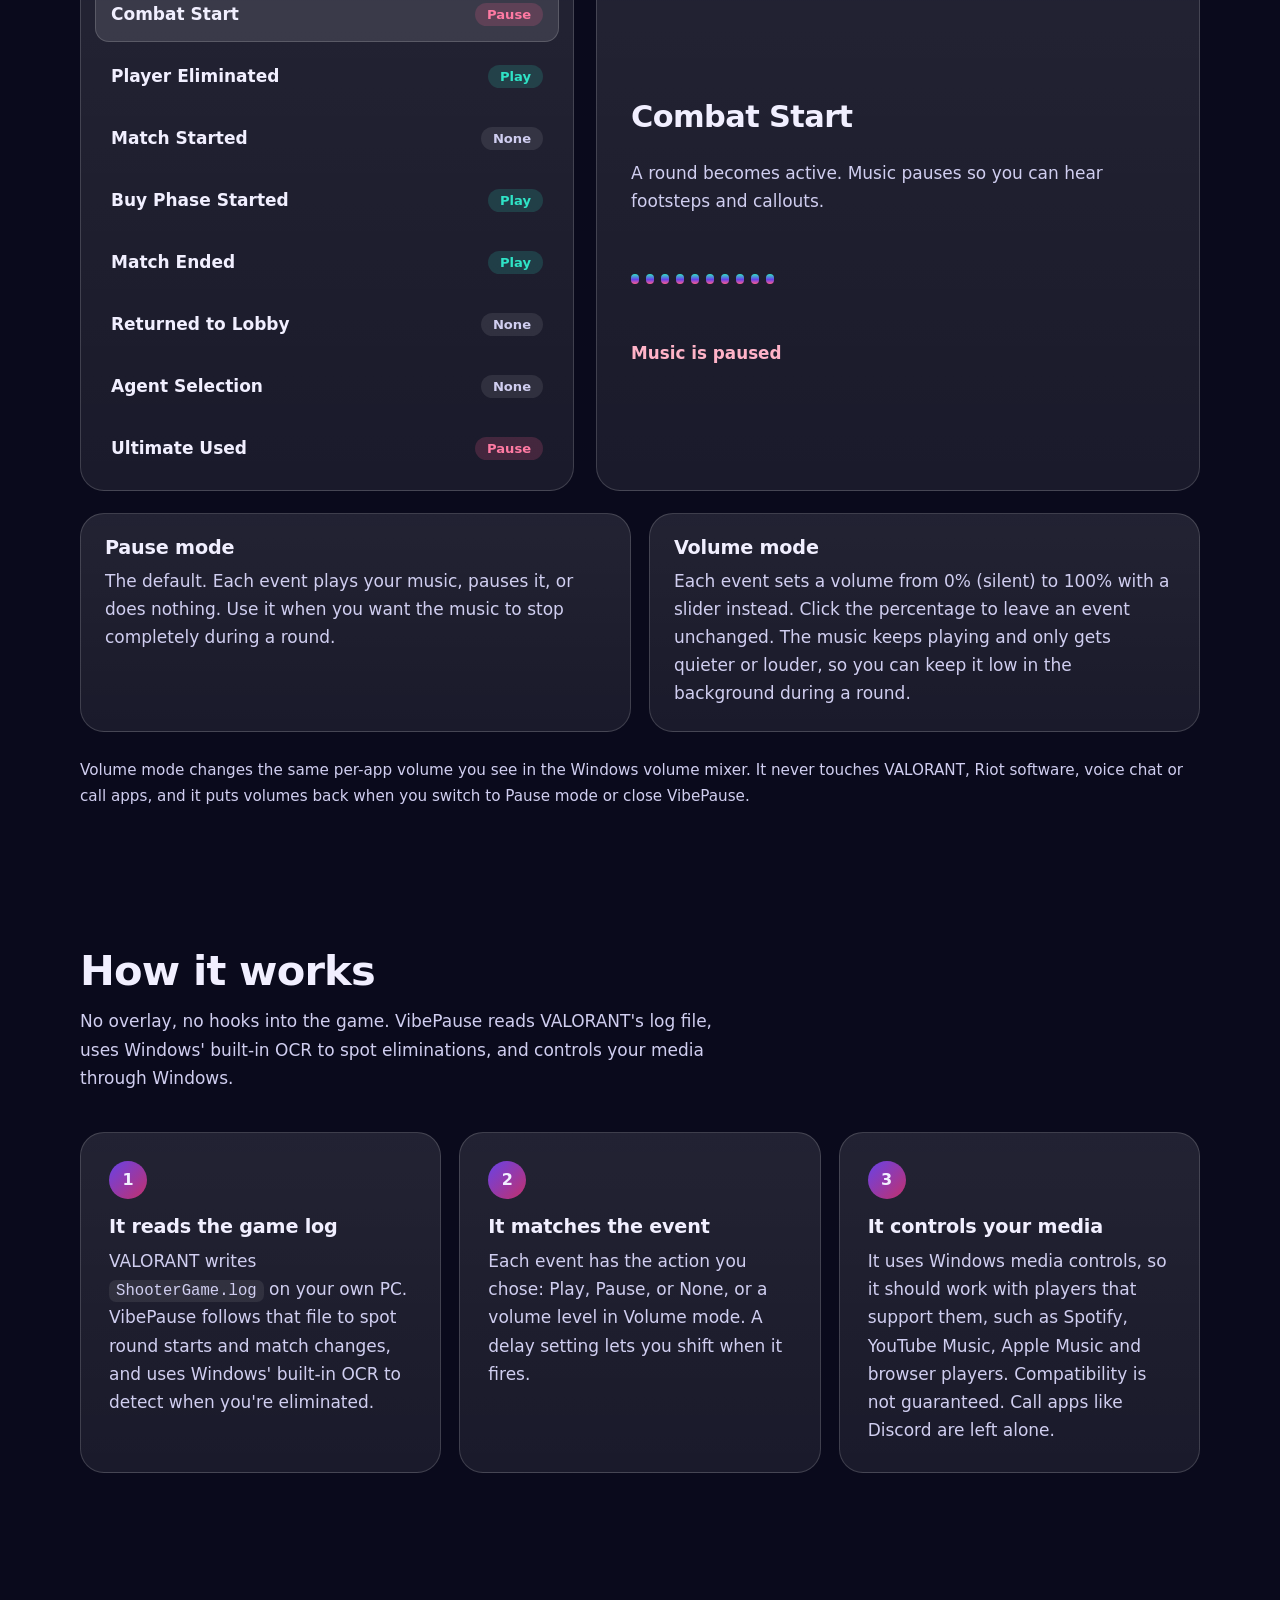
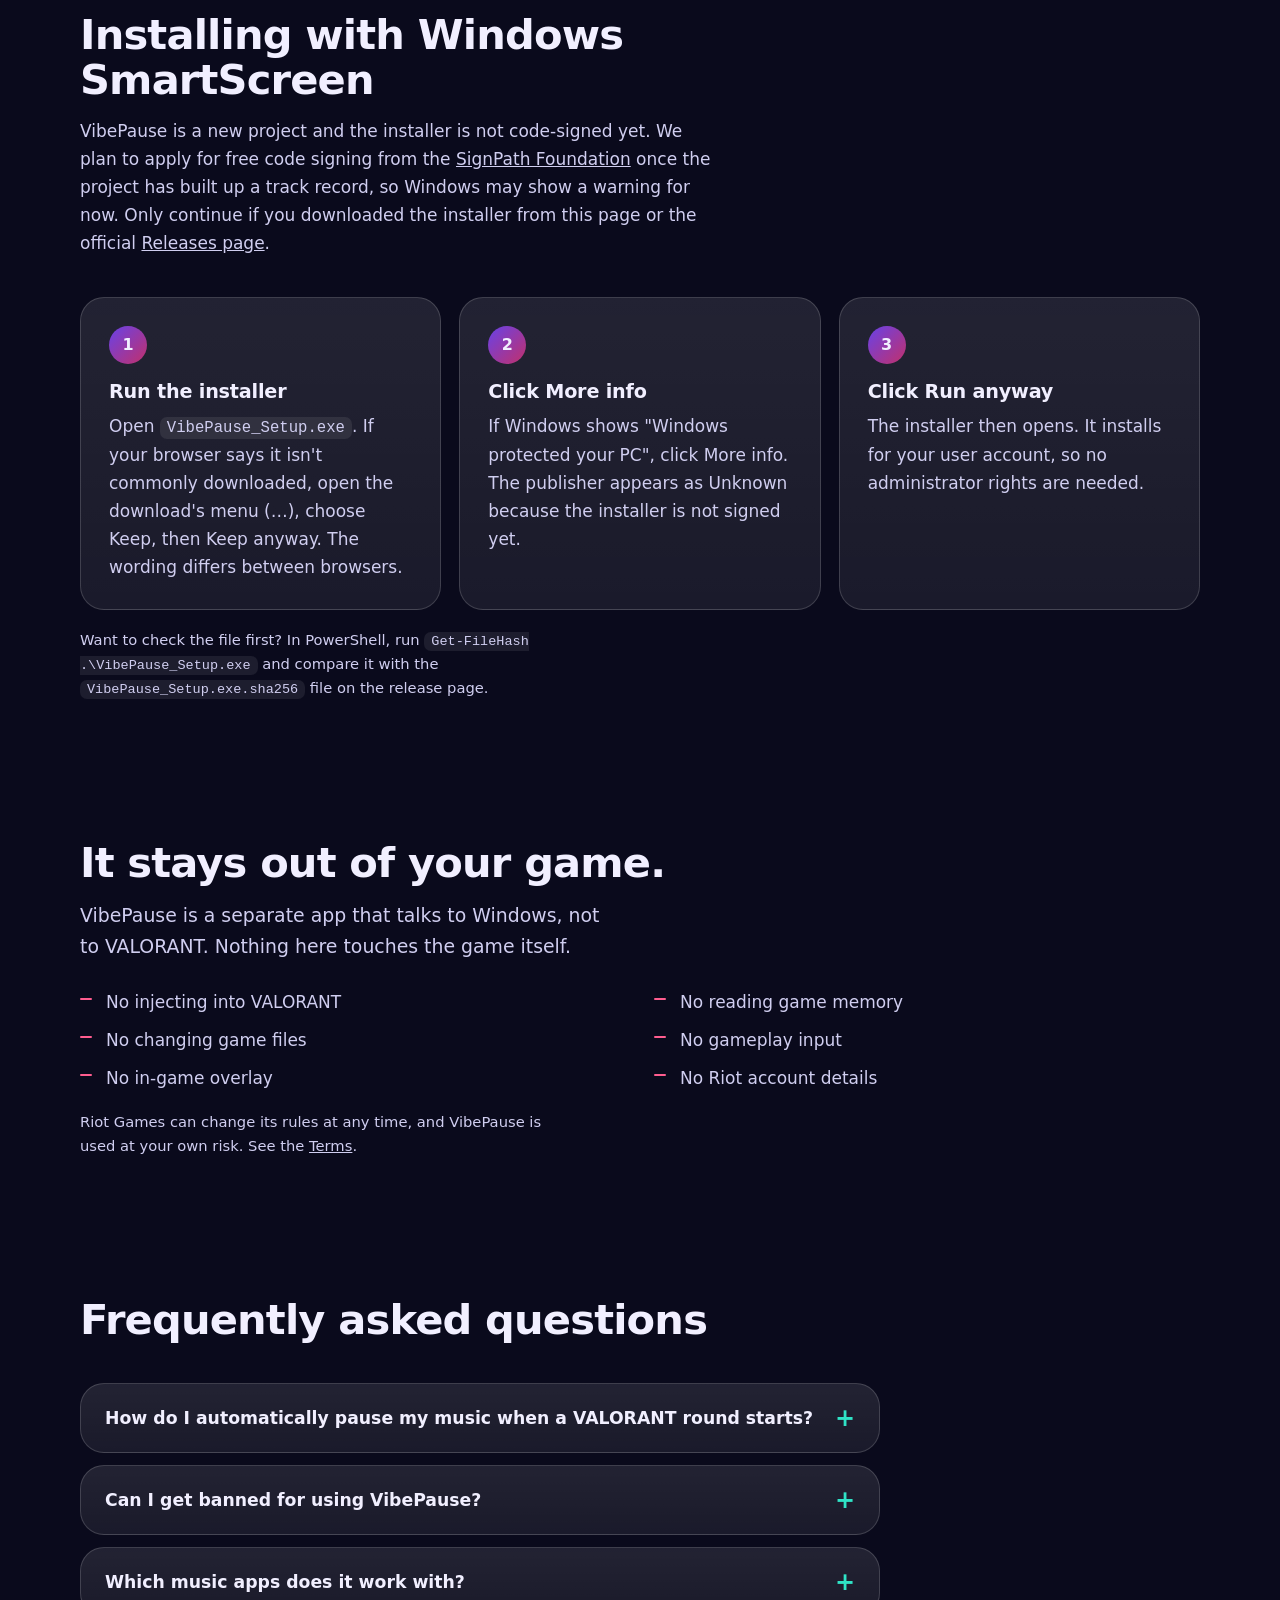
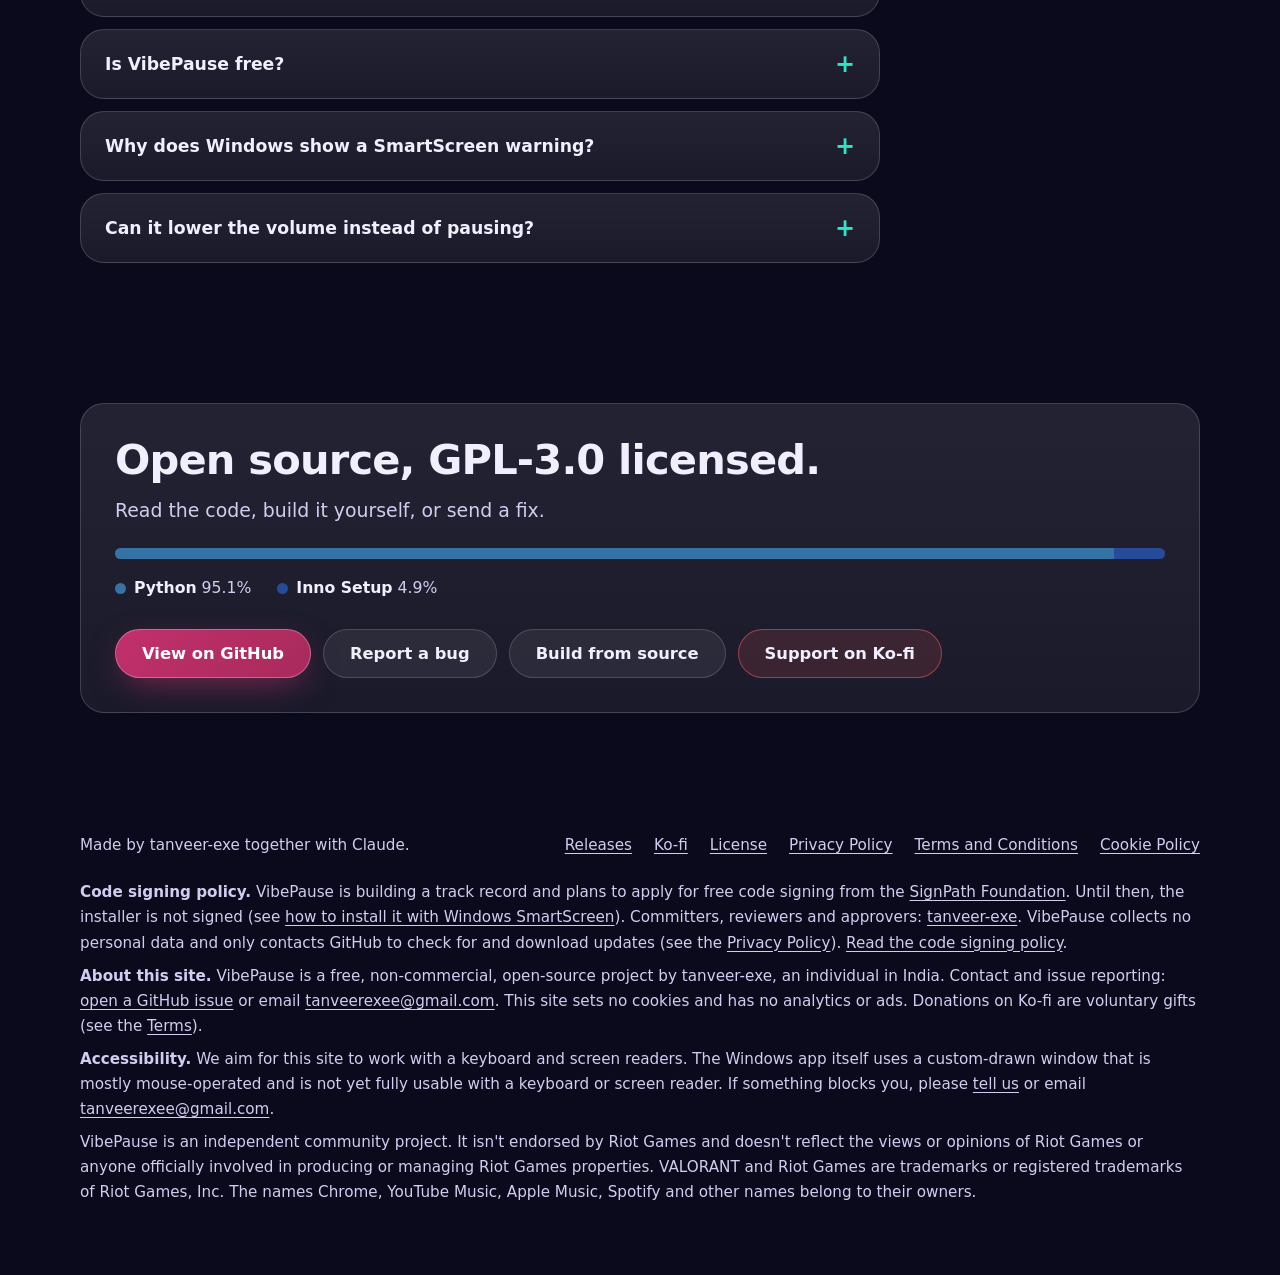
==== commit d478a860: "Add files via upload" ====
--- a/docs/index.html
+++ b/docs/index.html
@@ -385,8 +385,8 @@
       </ul>
     </div>
     <p id="code-signing"><strong>Code signing policy.</strong> VibePause is building a track record and plans to apply for free code signing from the <a href="https://signpath.org/">SignPath Foundation</a>. Until then, the installer is not signed (see <a href="#install">how to install it with Windows SmartScreen</a>). Committers, reviewers and approvers: <a href="https://github.com/Tanveer-exe">tanveer-exe</a>. VibePause collects no personal data and only contacts GitHub to check for and download updates (see the <a href="https://github.com/Tanveer-exe/VibePause/blob/main/src/PRIVACY_POLICY.md">Privacy Policy</a>). <a href="https://github.com/Tanveer-exe/VibePause/blob/main/CODE_SIGNING_POLICY.md">Read the code signing policy</a>.</p>
-    <p><strong>About this site.</strong> VibePause is a free, non-commercial, open-source project by tanveer-exe, an individual in India. Contact: <a href="https://github.com/Tanveer-exe/VibePause/issues">open a GitHub issue</a>. This site sets no cookies and has no analytics or ads. Donations on Ko-fi are voluntary gifts (see the <a href="terms.html">Terms</a>).</p>
-    <p><strong>Accessibility.</strong> We aim for this site to work with a keyboard and screen readers. The Windows app itself uses a custom-drawn window that is mostly mouse-operated and is not yet fully usable with a keyboard or screen reader. If something blocks you, please <a href="https://github.com/Tanveer-exe/VibePause/issues">tell us</a>.</p>
+    <p><strong>About this site.</strong> VibePause is a free, non-commercial, open-source project by tanveer-exe, an individual in India. Contact and issue reporting: <a href="https://github.com/Tanveer-exe/VibePause/issues">open a GitHub issue</a> or email <a href="mailto:tanveerexee@gmail.com">tanveerexee@gmail.com</a>. This site sets no cookies and has no analytics or ads. Donations on Ko-fi are voluntary gifts (see the <a href="terms.html">Terms</a>).</p>
+    <p><strong>Accessibility.</strong> We aim for this site to work with a keyboard and screen readers. The Windows app itself uses a custom-drawn window that is mostly mouse-operated and is not yet fully usable with a keyboard or screen reader. If something blocks you, please <a href="https://github.com/Tanveer-exe/VibePause/issues">tell us</a> or email <a href="mailto:tanveerexee@gmail.com">tanveerexee@gmail.com</a>.</p>
     <p>VibePause is an independent community project. It isn't endorsed by Riot Games and doesn't reflect the views or opinions of Riot Games or anyone officially involved in producing or managing Riot Games properties. VALORANT and Riot Games are trademarks or registered trademarks of Riot Games, Inc. The names Chrome, YouTube Music, Apple Music, Spotify and other names belong to their owners.</p>
   </footer>
 </div>
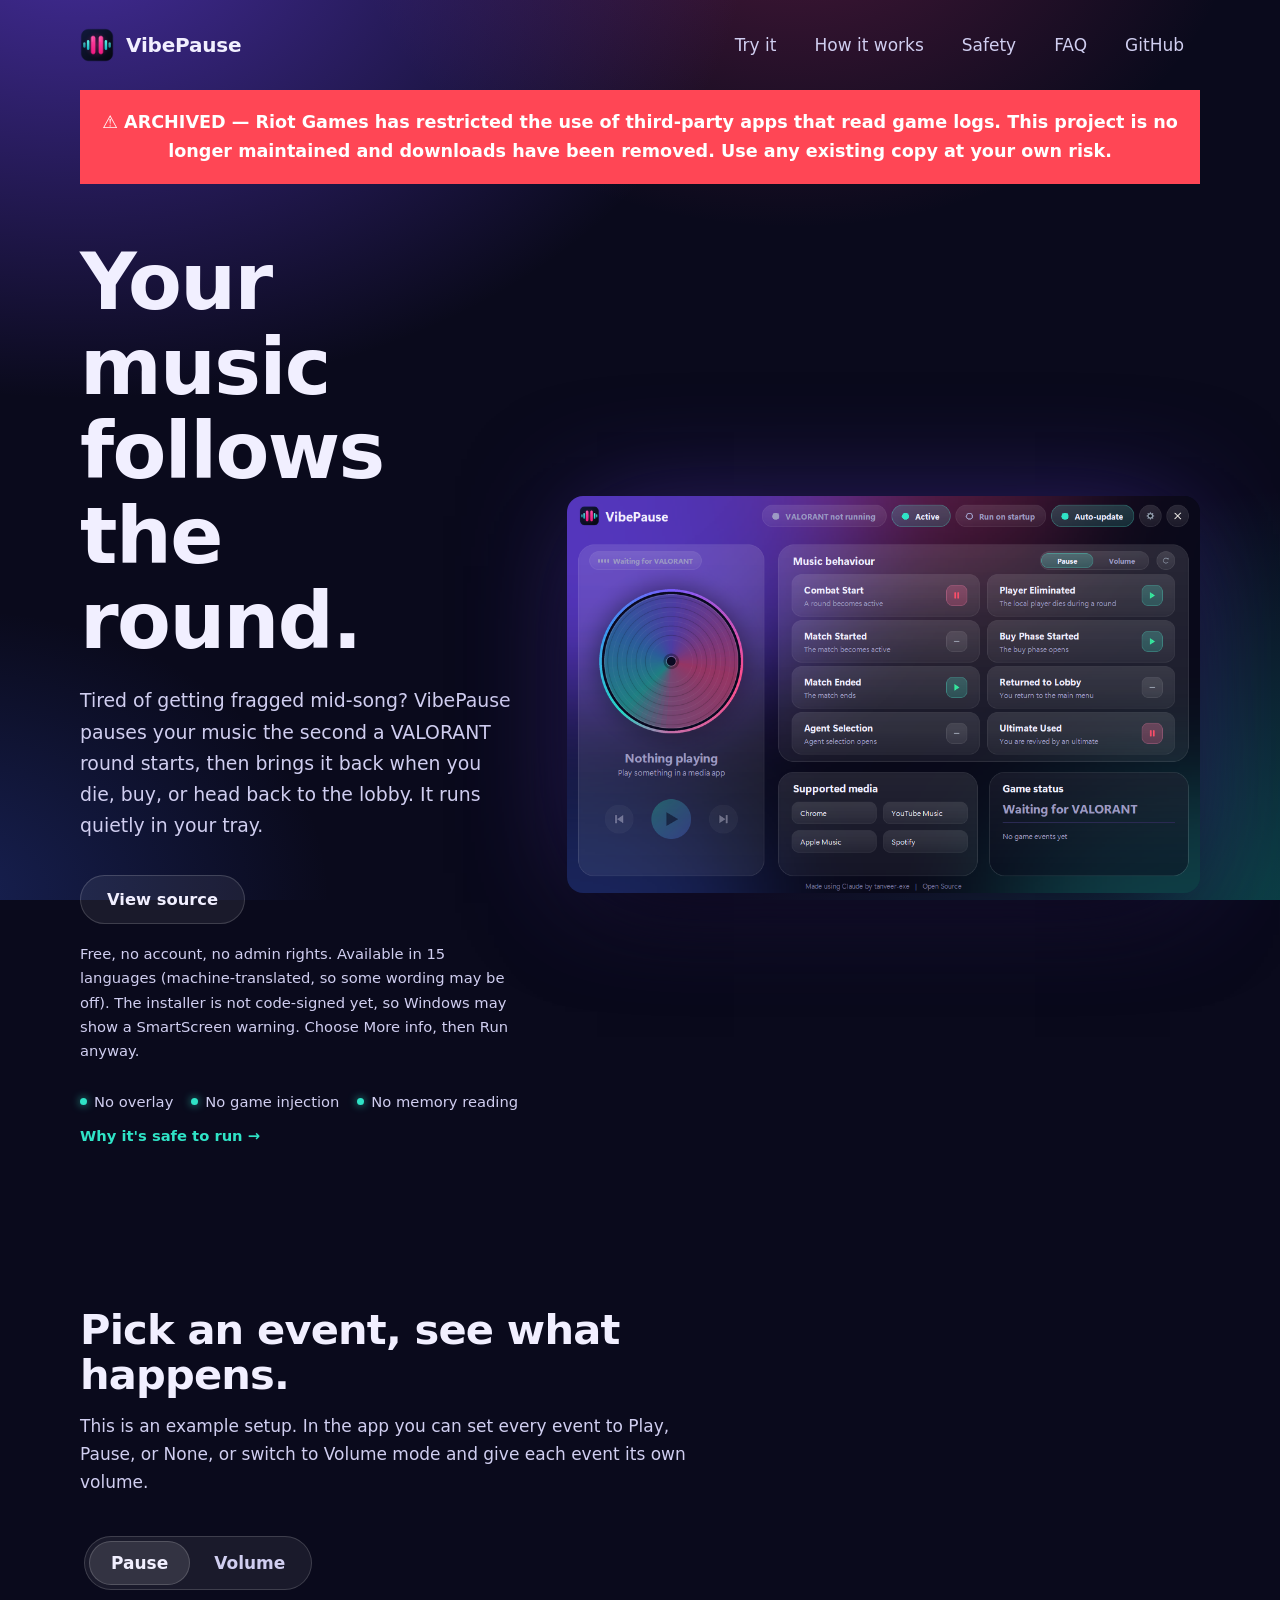
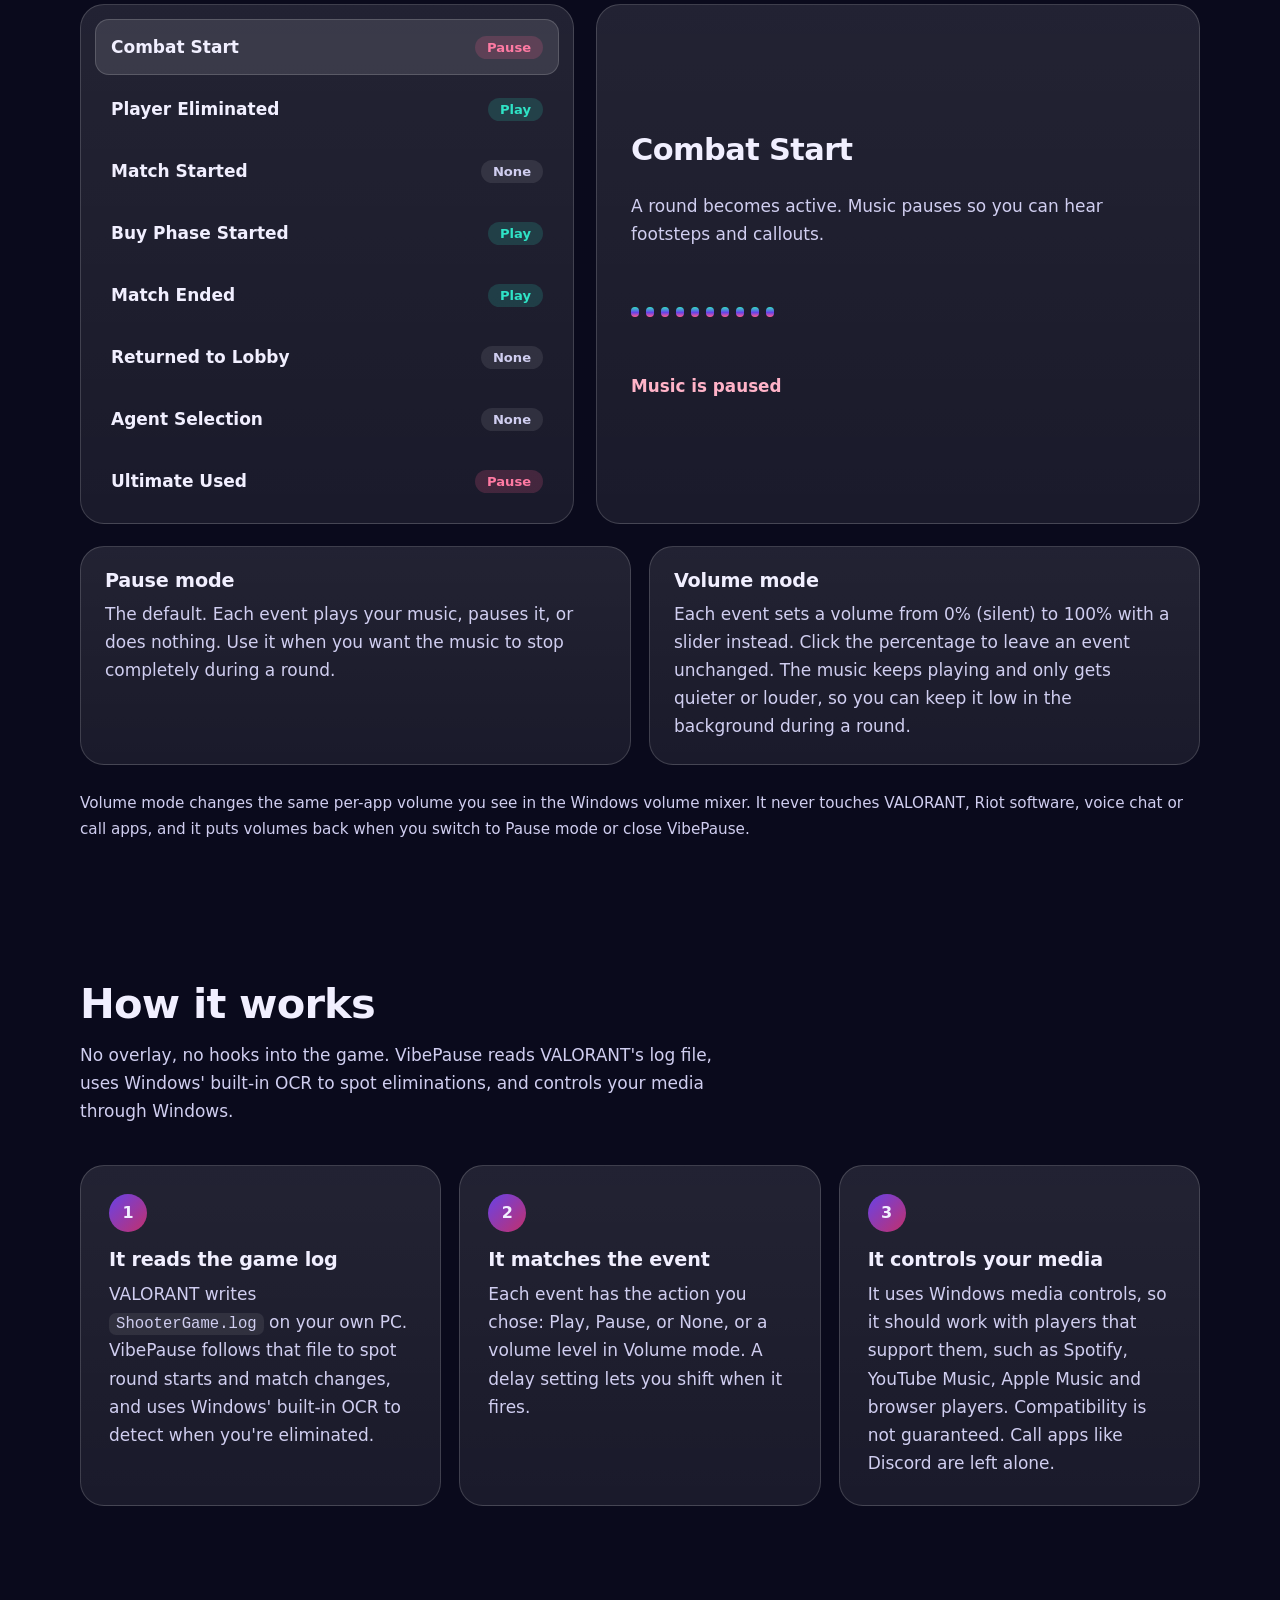
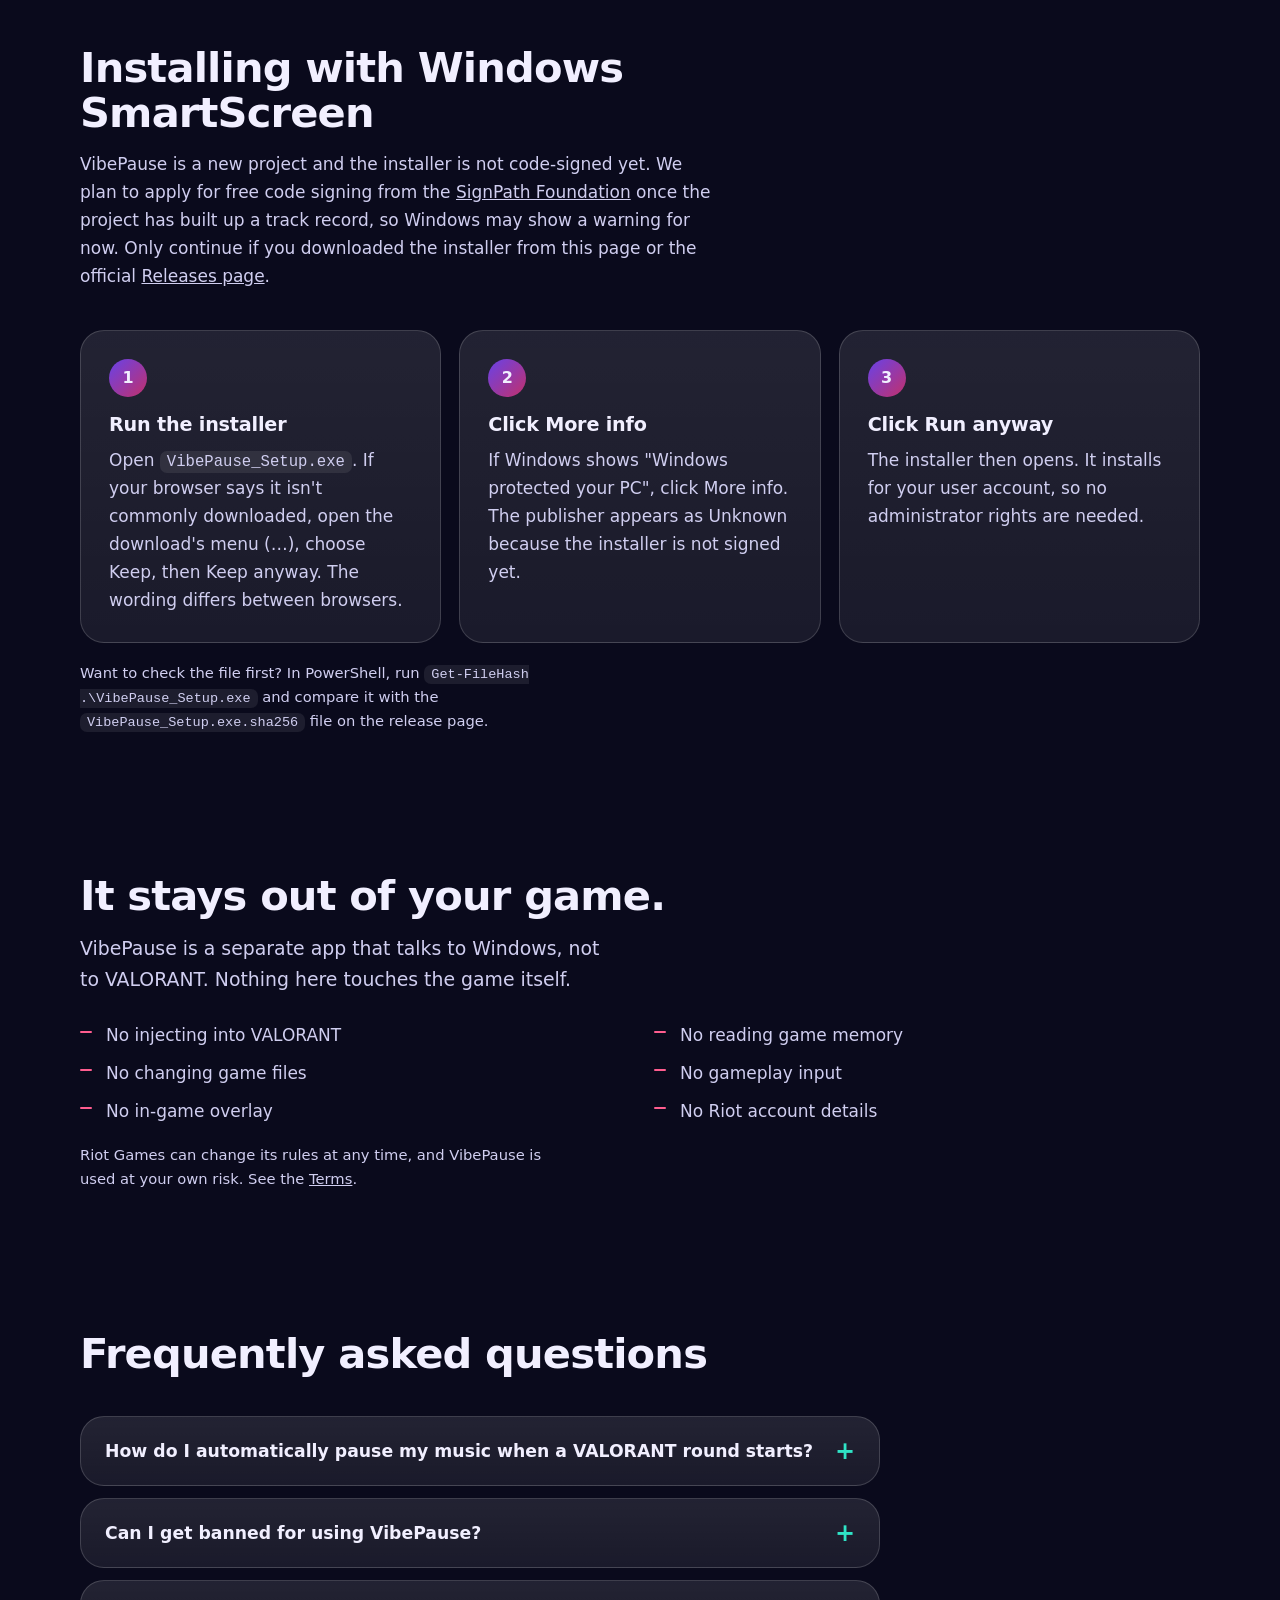
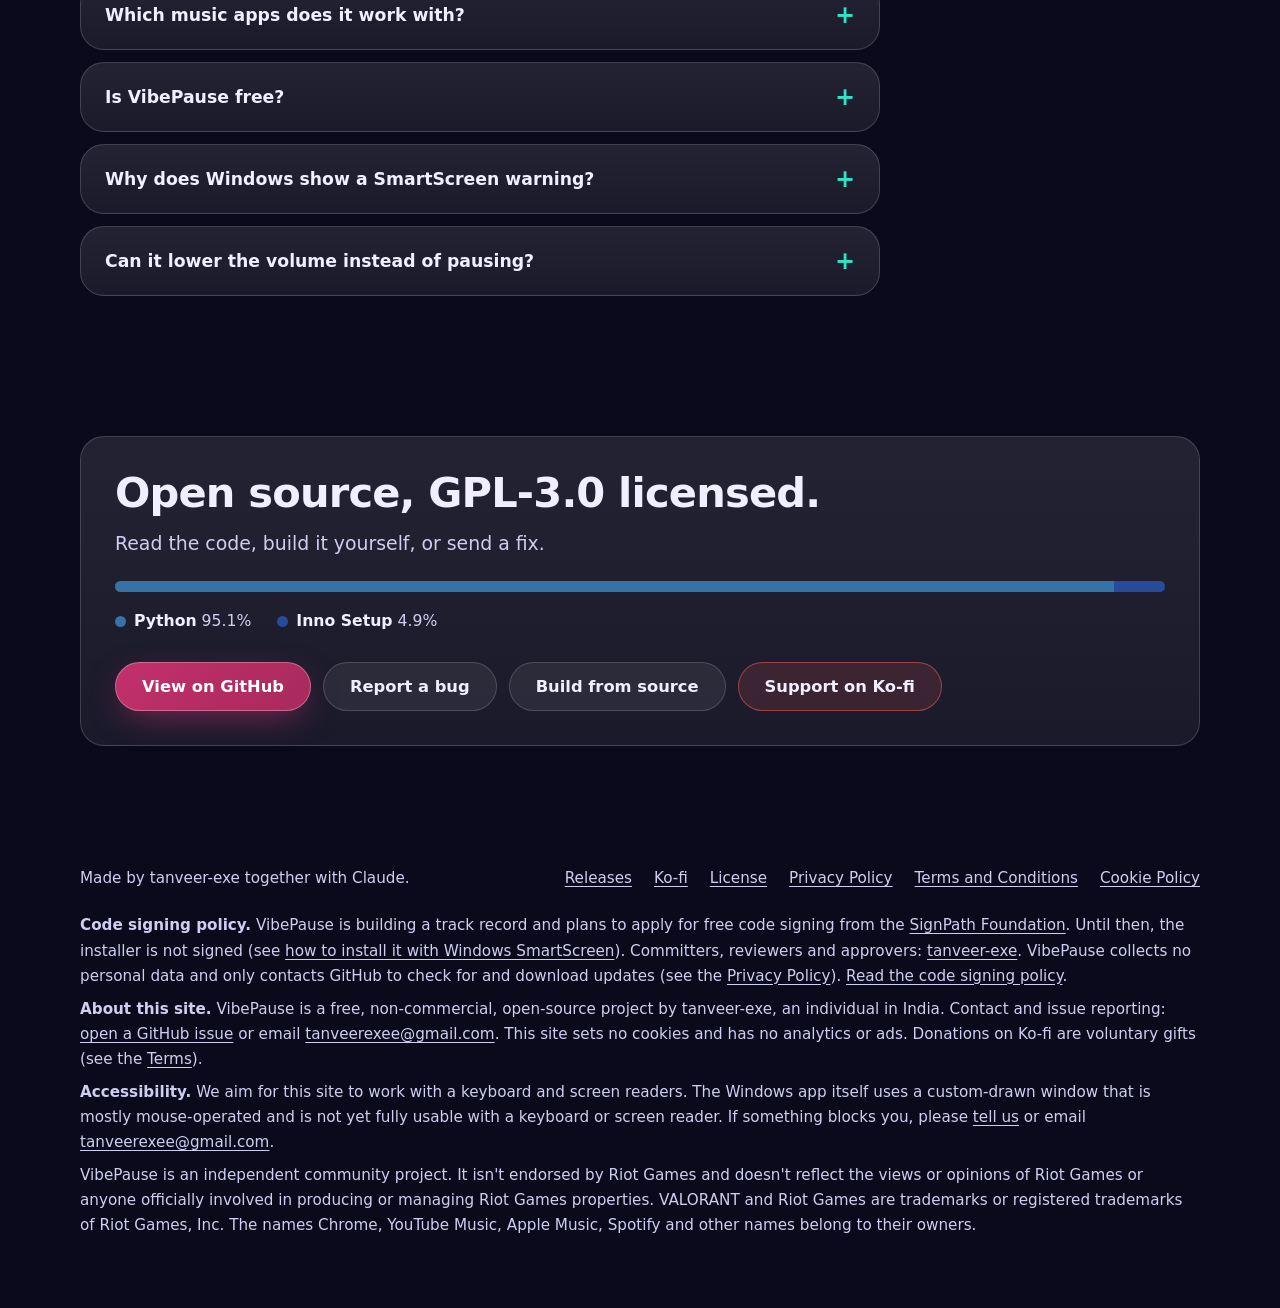
==== commit a4933291: "Make archive warning bigger, remove download link and add warning on website Co-Authored-By: Claude " ====
--- a/docs/index.html
+++ b/docs/index.html
@@ -230,12 +230,14 @@
   </nav>
 
   <main id="main">
+  <div class="archive-warning" role="alert" style="background:#ff4655;color:#fff;text-align:center;font-weight:700;padding:18px 16px;font-size:1.1rem;">
+    ⚠️ ARCHIVED &mdash; Riot Games has restricted the use of third-party apps that read game logs. This project is no longer maintained and downloads have been removed. Use any existing copy at your own risk.
+  </div>
   <header class="hero" id="top">
     <div>
       <h1>Your music follows the round.</h1>
       <p class="lede">Tired of getting fragged mid-song? VibePause pauses your music the second a VALORANT round starts, then brings it back when you die, buy, or head back to the lobby. It runs quietly in your tray.</p>
       <div class="actions">
-        <a class="btn primary" id="download" href="https://github.com/Tanveer-exe/VibePause/releases/latest/download/VibePause_Setup.exe">Download for Windows</a>
         <a class="btn" href="https://github.com/Tanveer-exe/VibePause">View source</a>
       </div>
       <p class="fine">Free, no account, no admin rights. Available in 15 languages (machine-translated, so some wording may be off). The installer is not code-signed yet, so Windows may show a SmartScreen warning. Choose More info, then Run anyway.</p>
@@ -474,10 +476,6 @@
 drawLangs({"Python":99510,"Inno Setup":5074});
 fetch("https://api.github.com/repos/Tanveer-exe/VibePause/languages")
   .then(r=>r.ok?r.json():Promise.reject()).then(d=>{if(Object.keys(d).length)drawLangs(d)}).catch(()=>{});
-fetch("https://api.github.com/repos/Tanveer-exe/VibePause/releases/latest")
-  .then(r=>r.ok?r.json():Promise.reject()).then(d=>{
-    if(d.tag_name)document.getElementById("download").textContent="Download "+d.tag_name+" for Windows";
-  }).catch(()=>{});
 </script>
 </body>
 </html>
